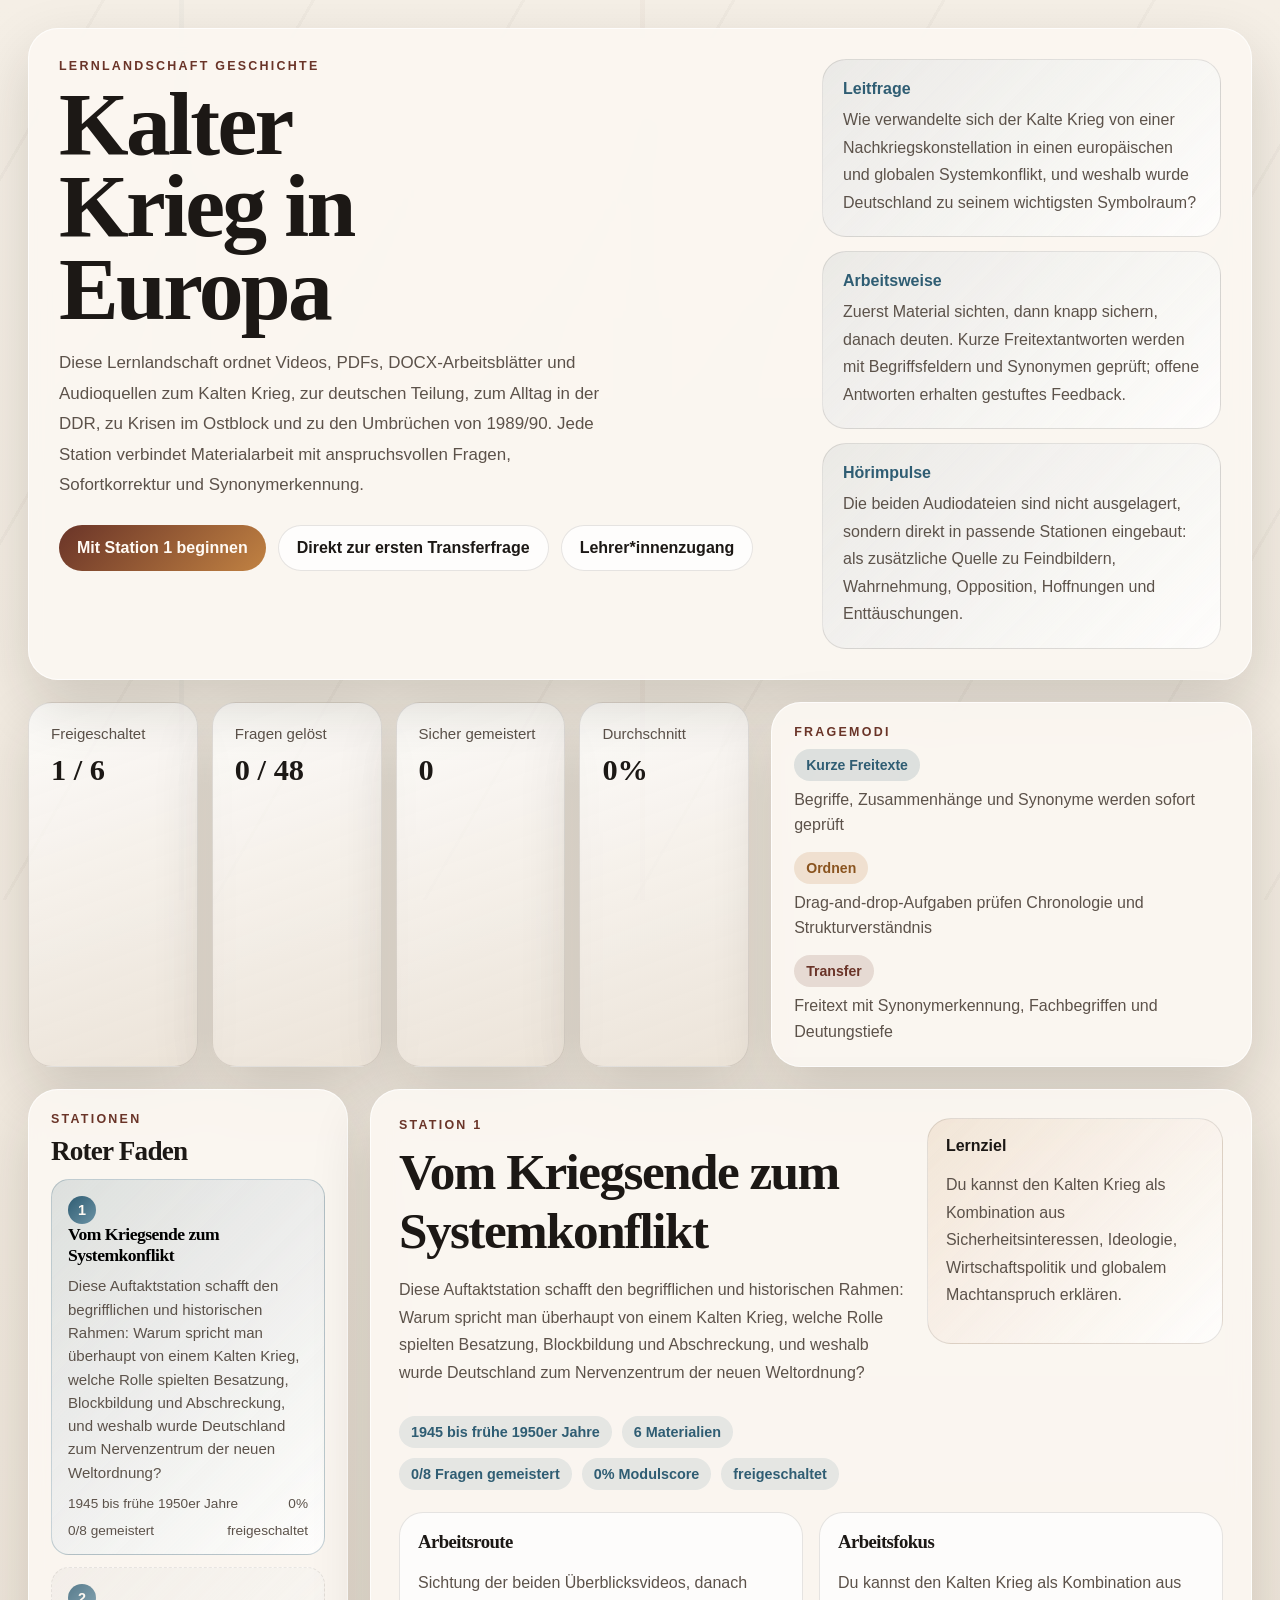
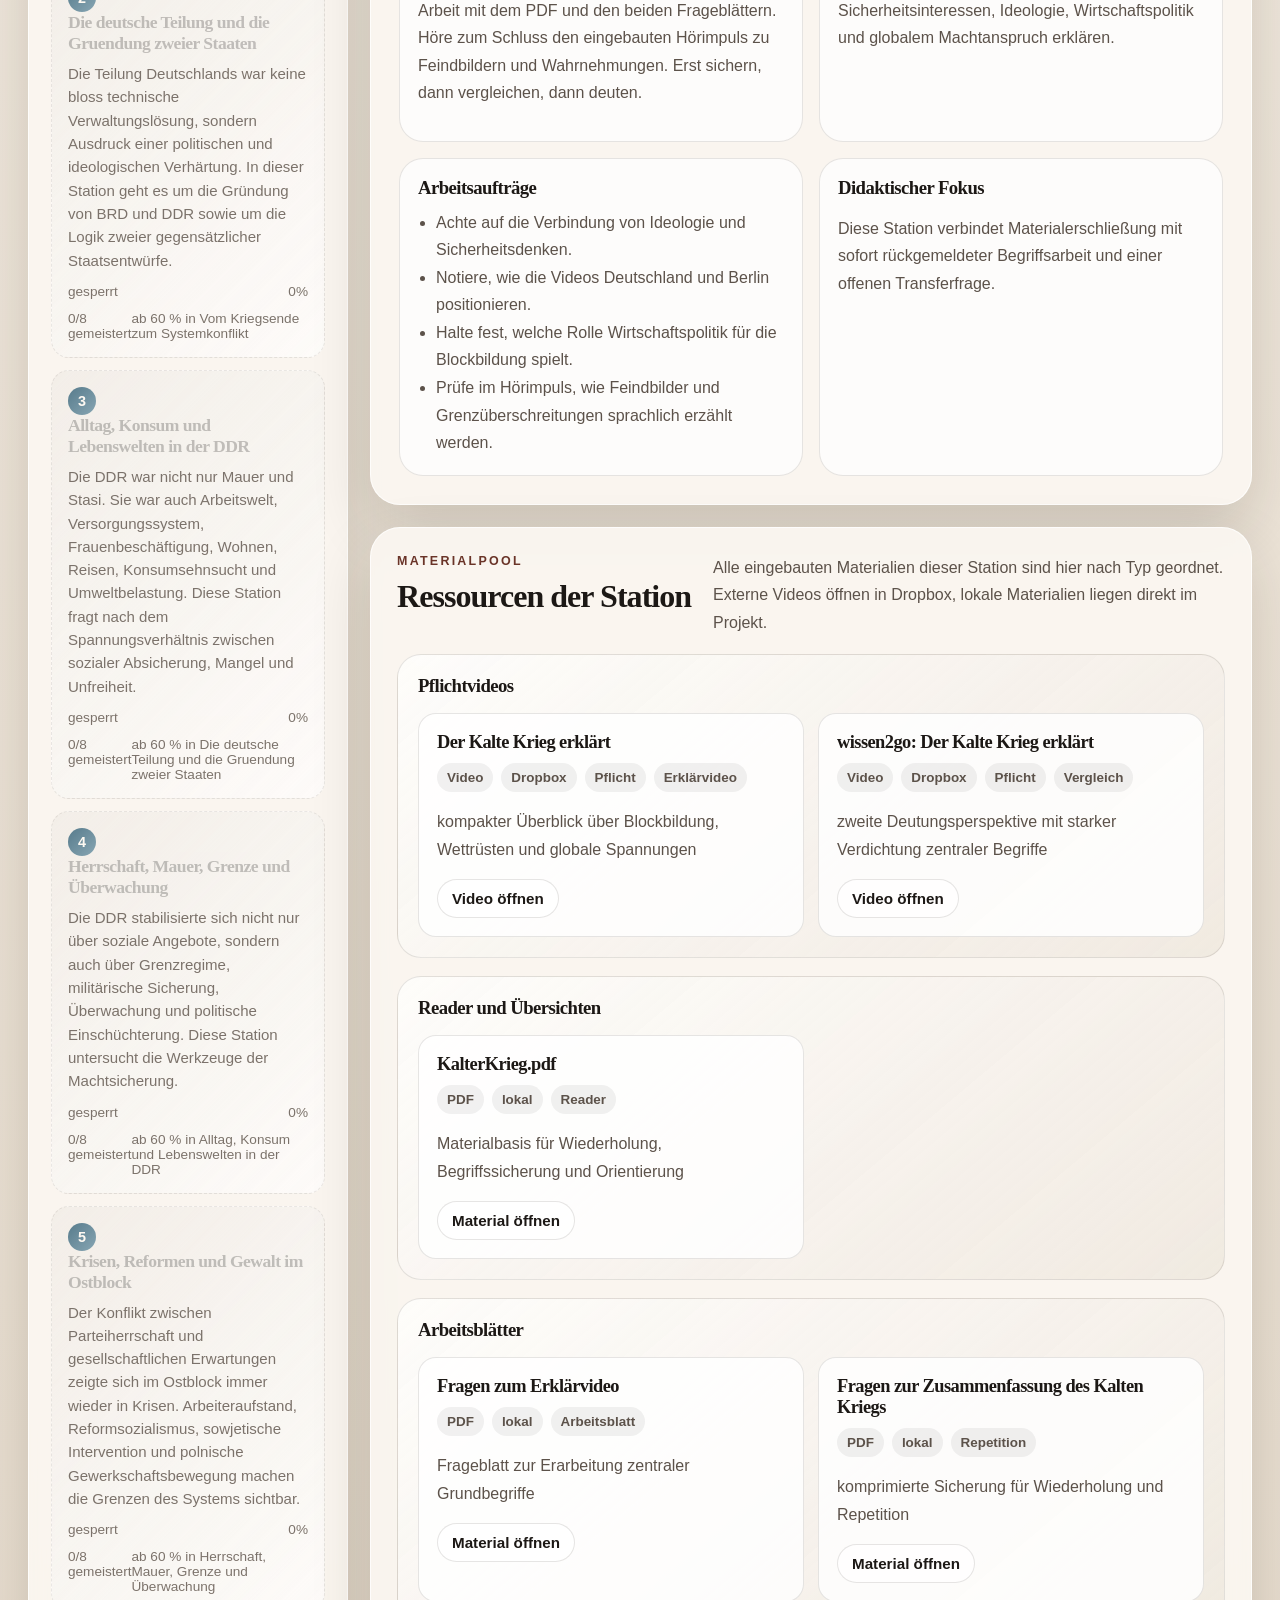
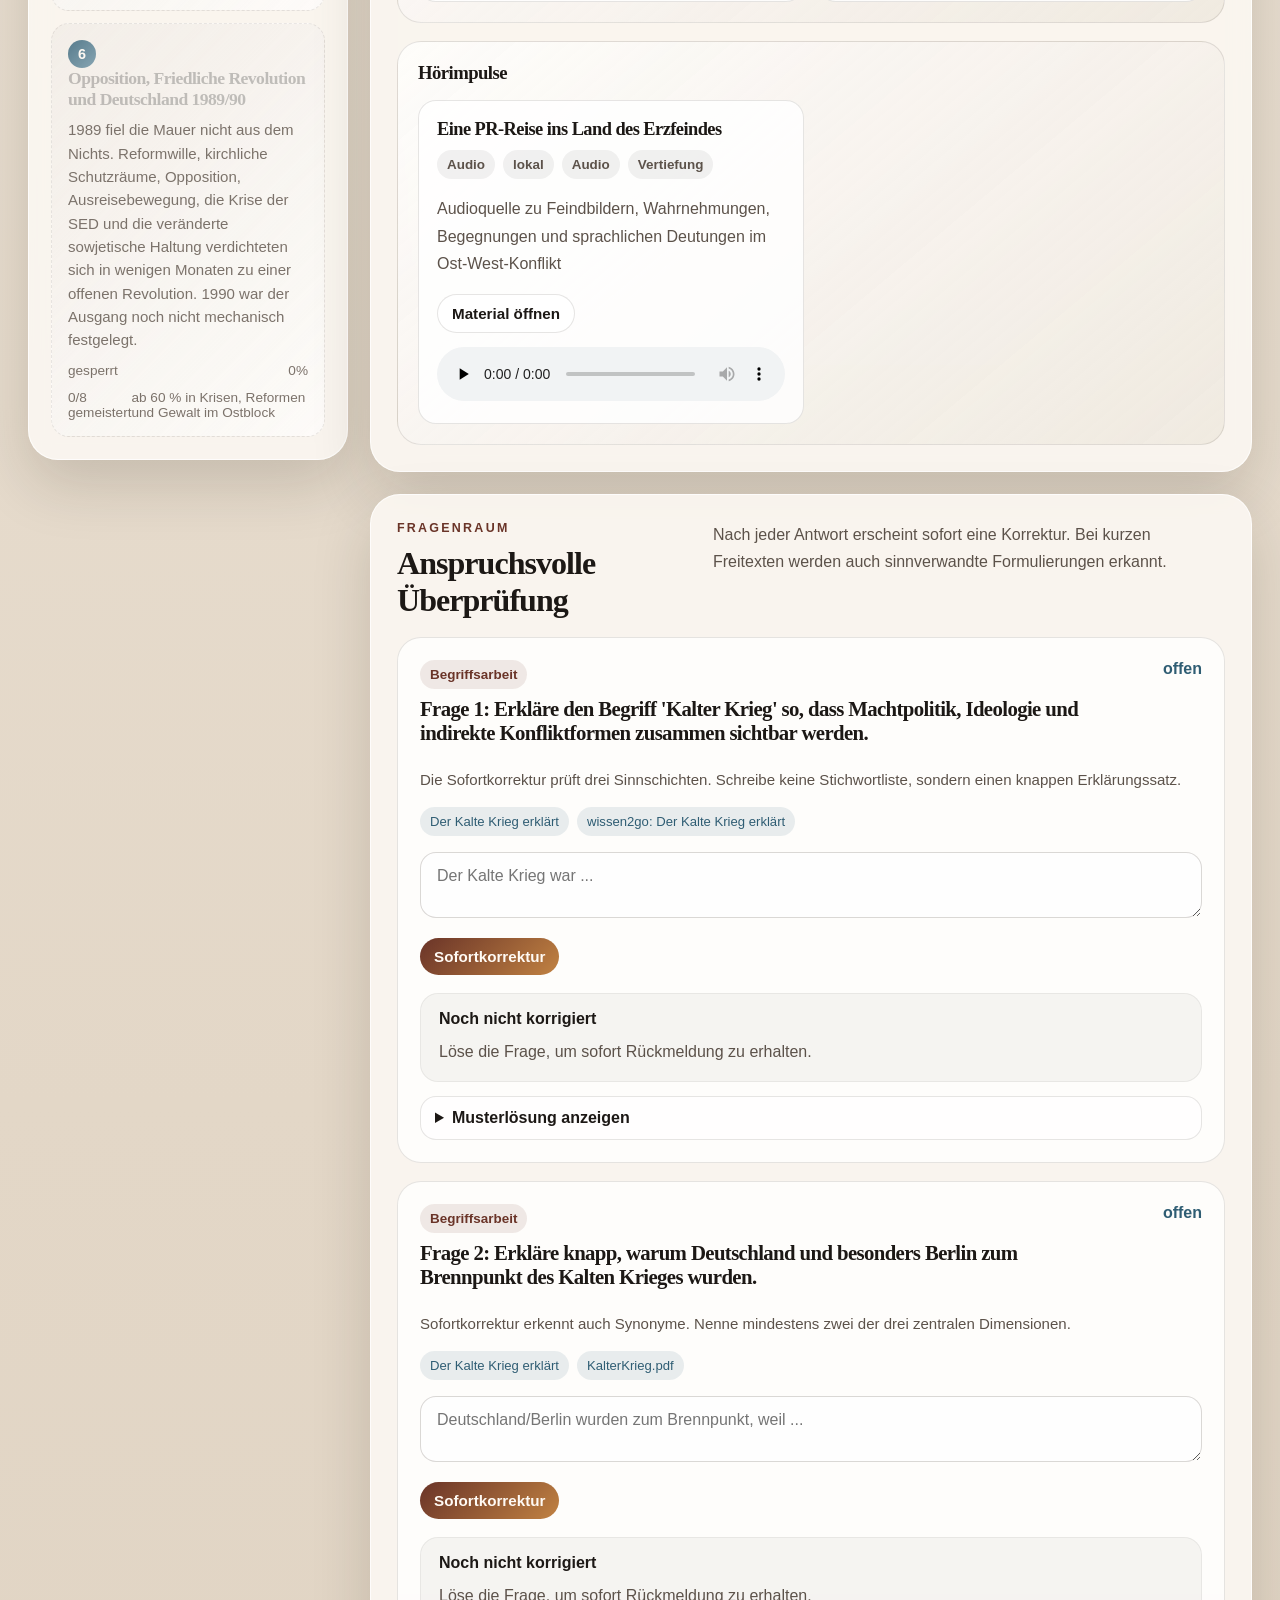
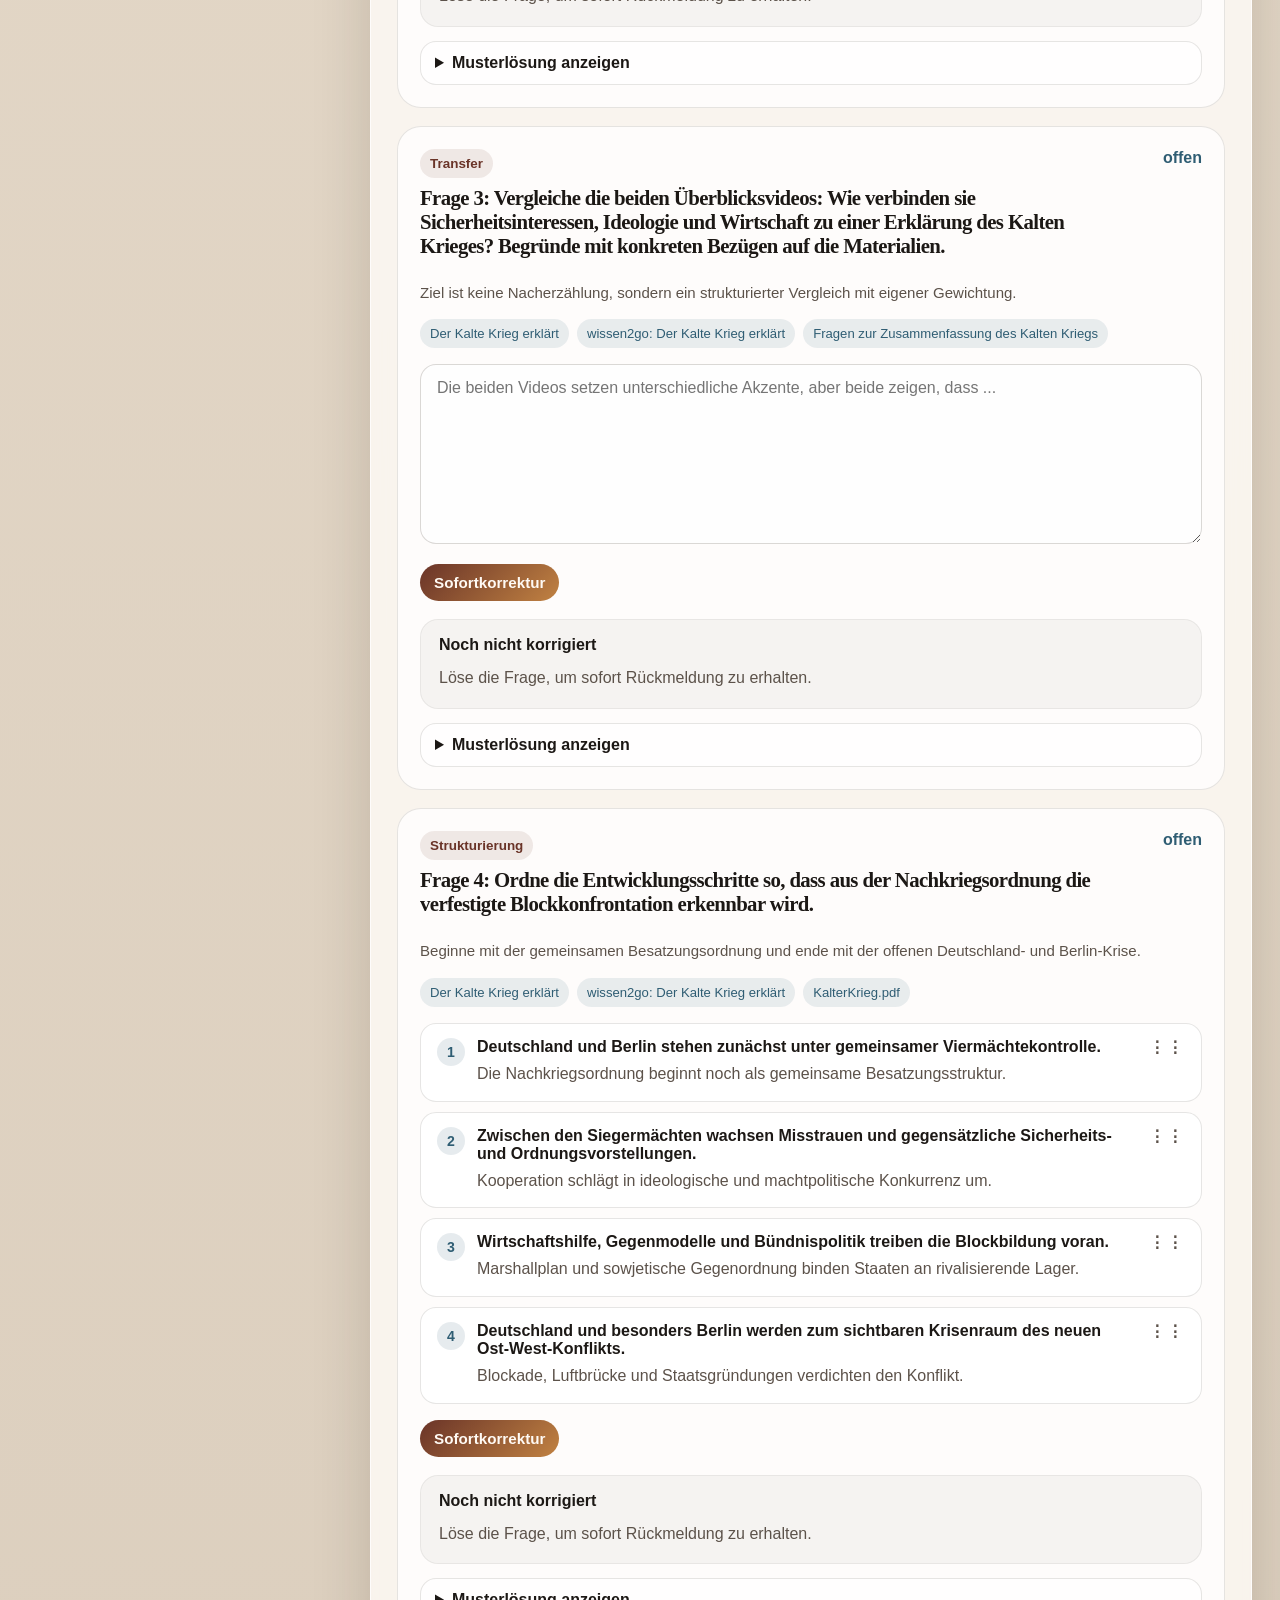
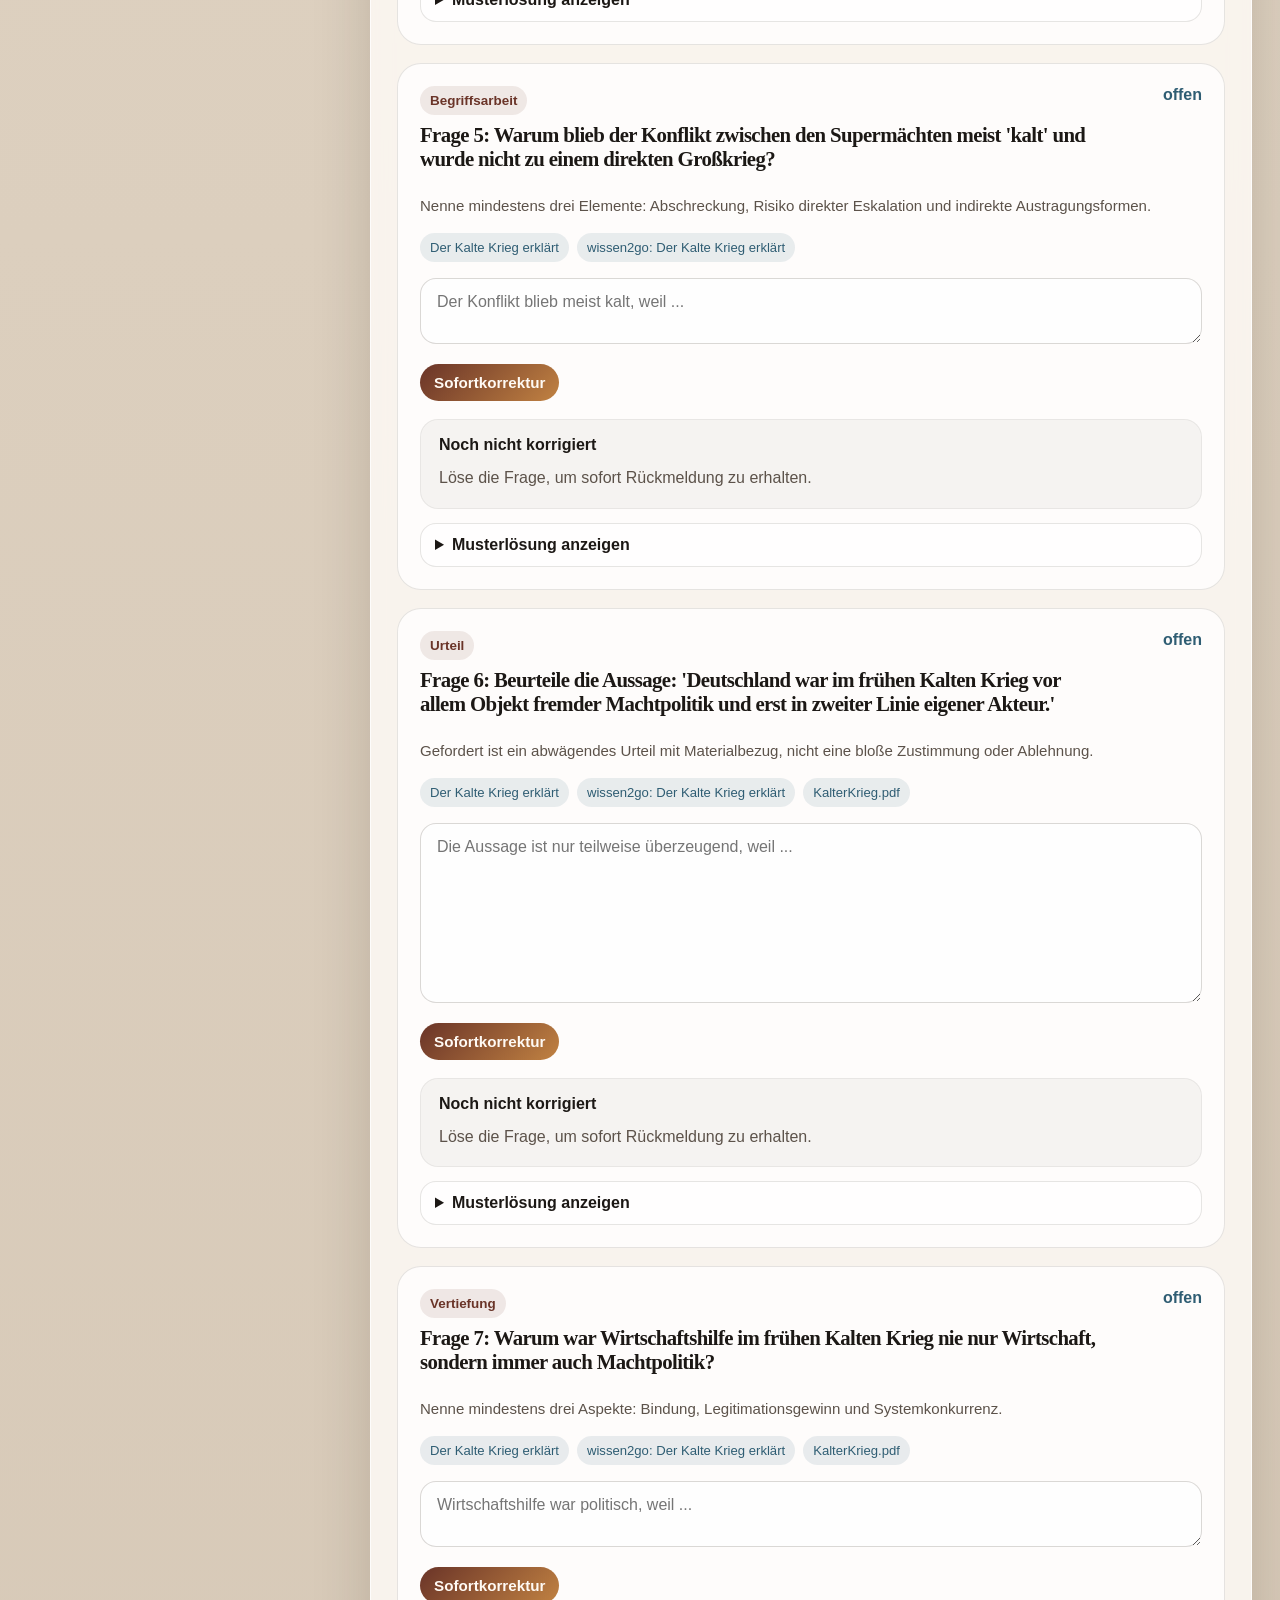
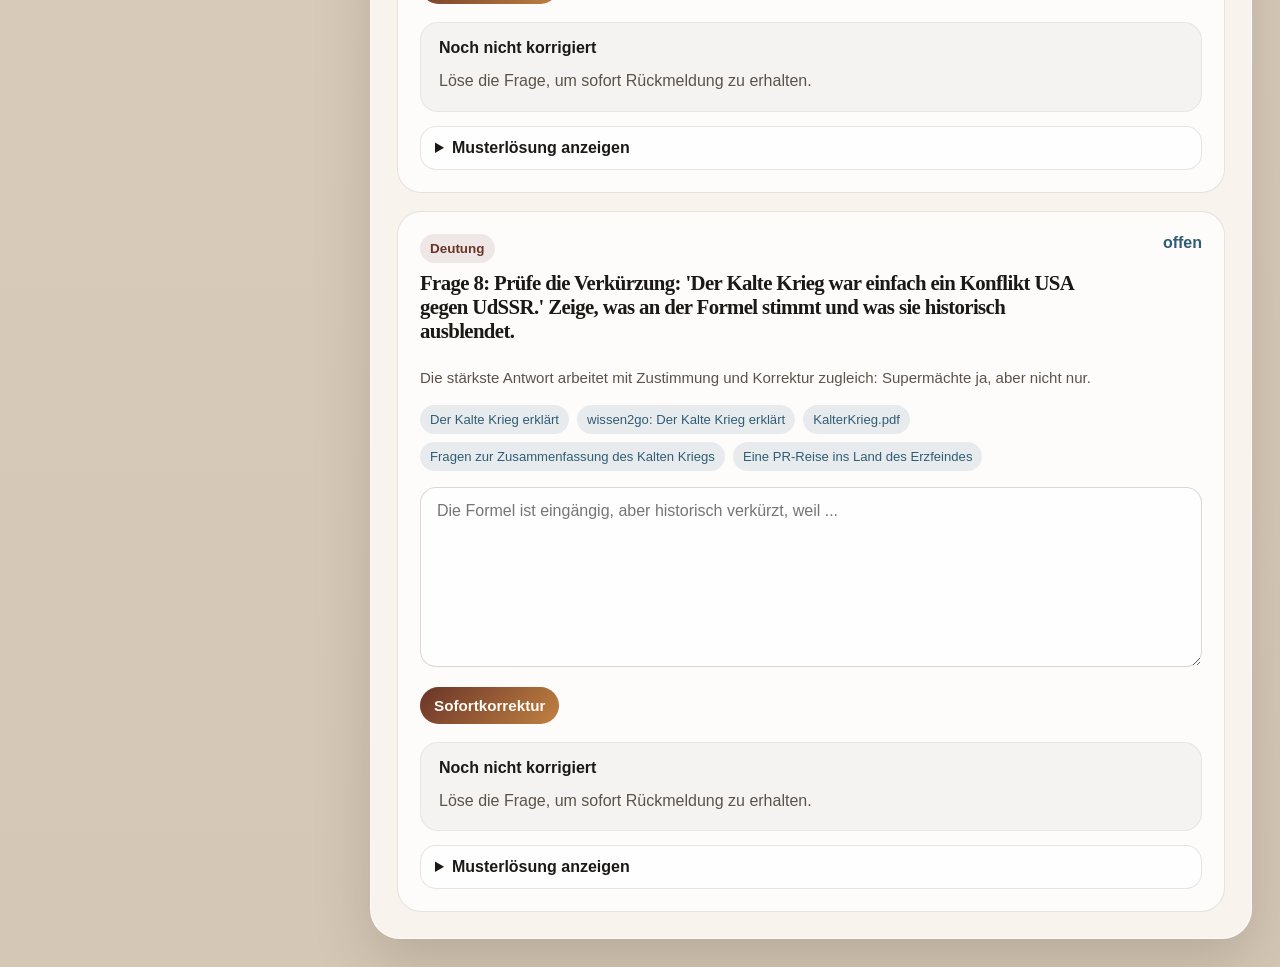
==== index.html @ 44734d7b "Integrate audio and simplify teacher access" ====
<!DOCTYPE html>
<html lang="de">
  <head>
    <meta charset="UTF-8" />
    <meta name="viewport" content="width=device-width, initial-scale=1.0" />
    <title>Kalter Krieg in Europa - Lernlandschaft</title>
    <meta
      name="description"
      content="Interaktive Lernlandschaft zum Kalten Krieg und zur deutschen Teilung mit geordneten Materialien, Sofortkorrektur und Synonymerkennung."
    />
    <meta name="theme-color" content="#2f5d73" />
    <meta property="og:title" content="Kalter Krieg in Europa - Lernlandschaft" />
    <meta
      property="og:description"
      content="Sechs digitale Stationen zum Kalten Krieg, zur deutschen Teilung, zur DDR und zu 1989/90 mit Sofortkorrektur und Lehrpersonenmodus."
    />
    <meta property="og:type" content="website" />
    <meta property="og:image" content="assets/social-preview.svg" />
    <meta name="twitter:card" content="summary_large_image" />
    <meta name="twitter:title" content="Kalter Krieg in Europa - Lernlandschaft" />
    <meta
      name="twitter:description"
      content="Interaktive Lernlandschaft mit Materialien, Transferfragen, Sofortkorrektur und Lehrpersonenmodus."
    />
    <meta name="twitter:image" content="assets/social-preview.svg" />
    <link rel="icon" type="image/svg+xml" href="assets/favicon.svg" />
    <link rel="stylesheet" href="styles.css?v=20260407c" />
  </head>
  <body>
    <div class="page-shell">
      <header class="hero panel">
        <div class="hero-copy">
          <p class="eyebrow">Lernlandschaft Geschichte</p>
          <h1>Kalter Krieg in Europa</h1>
          <p class="lead">
            Diese Lernlandschaft ordnet Videos, PDFs, DOCX-Arbeitsblätter und Audioquellen zum
            Kalten Krieg, zur deutschen Teilung, zum Alltag in der DDR, zu Krisen im Ostblock und
            zu den Umbrüchen von 1989/90. Jede Station verbindet Materialarbeit mit anspruchsvollen
            Fragen, Sofortkorrektur und Synonymerkennung.
          </p>
          <div class="hero-actions">
            <button class="btn primary" id="start-route-button" type="button">Mit Station 1 beginnen</button>
            <button class="btn ghost" id="open-first-open-button" type="button">Direkt zur ersten Transferfrage</button>
            <button class="btn ghost" id="teacher-mode-button" type="button">Lehrer*innenzugang</button>
          </div>
        </div>

        <aside class="hero-note">
          <div class="note-card">
            <p class="note-label">Leitfrage</p>
            <p>
              Wie verwandelte sich der Kalte Krieg von einer Nachkriegskonstellation in einen
              europäischen und globalen Systemkonflikt, und weshalb wurde Deutschland zu seinem
              wichtigsten Symbolraum?
            </p>
          </div>
          <div class="note-card">
            <p class="note-label">Arbeitsweise</p>
            <p>
              Zuerst Material sichten, dann knapp sichern, danach deuten. Kurze Freitextantworten
              werden mit Begriffsfeldern und Synonymen geprüft; offene Antworten erhalten gestuftes
              Feedback.
            </p>
          </div>
          <div class="note-card">
            <p class="note-label">Hörimpulse</p>
            <p>
              Die beiden Audiodateien sind nicht ausgelagert, sondern direkt in passende Stationen
              eingebaut: als zusätzliche Quelle zu Feindbildern, Wahrnehmung, Opposition,
              Hoffnungen und Enttäuschungen.
            </p>
          </div>
        </aside>
      </header>

      <section class="panel teacher-access-panel hidden" id="teacher-access-panel"></section>

      <section class="dashboard">
        <div class="stats-grid" id="stats-grid"></div>
        <div class="panel legend-card">
          <p class="eyebrow">Fragemodi</p>
          <div class="legend-list">
            <div>
              <span class="legend-chip legend-fact">Kurze Freitexte</span>
              <p>Begriffe, Zusammenhänge und Synonyme werden sofort geprüft</p>
            </div>
            <div>
              <span class="legend-chip legend-compare">Ordnen</span>
              <p>Drag-and-drop-Aufgaben prüfen Chronologie und Strukturverständnis</p>
            </div>
            <div>
              <span class="legend-chip legend-transfer">Transfer</span>
              <p>Freitext mit Synonymerkennung, Fachbegriffen und Deutungstiefe</p>
            </div>
          </div>
        </div>
      </section>

      <div class="workspace">
        <aside class="panel module-rail">
          <div class="rail-head">
            <p class="eyebrow">Stationen</p>
            <h2>Roter Faden</h2>
          </div>
          <div id="module-nav" class="module-nav"></div>
        </aside>

        <main class="focus-column">
          <section class="panel module-header" id="module-header"></section>

          <section class="panel">
            <div class="section-head">
              <div>
                <p class="eyebrow">Materialpool</p>
                <h2>Ressourcen der Station</h2>
              </div>
              <p class="section-copy">
                Alle eingebauten Materialien dieser Station sind hier nach Typ geordnet. Externe
                Videos öffnen in Dropbox, lokale Materialien liegen direkt im Projekt.
              </p>
            </div>
            <div id="resource-groups" class="resource-groups"></div>
          </section>

          <section class="panel">
            <div class="section-head">
              <div>
                <p class="eyebrow">Fragenraum</p>
                <h2>Anspruchsvolle Überprüfung</h2>
              </div>
              <p class="section-copy">
                Nach jeder Antwort erscheint sofort eine Korrektur. Bei kurzen Freitexten werden
                auch sinnverwandte Formulierungen erkannt.
              </p>
            </div>
            <div id="question-list" class="question-list"></div>
          </section>

          <section class="panel teacher-panel hidden" id="teacher-panel"></section>
        </main>
      </div>
    </div>

    <script src="data.js?v=20260407d"></script>
    <script src="app.js?v=20260407d"></script>
  </body>
</html>
---- styles.css ----
:root {
  --bg: #e5ddd0;
  --paper: rgba(251, 247, 241, 0.92);
  --paper-strong: #fffaf3;
  --ink: #1c1815;
  --muted: #5c524a;
  --line: rgba(53, 41, 32, 0.12);
  --cold: #2f5d73;
  --cold-soft: #6b92a4;
  --wire: #6a3428;
  --signal: #c18242;
  --shadow: 0 24px 60px rgba(34, 22, 14, 0.16);
  --radius-xl: 30px;
  --radius-lg: 24px;
  --radius-md: 18px;
}

* {
  box-sizing: border-box;
}

html {
  scroll-behavior: smooth;
}

body {
  margin: 0;
  min-height: 100vh;
  color: var(--ink);
  font-family: "Avenir Next", "Segoe UI", sans-serif;
  background:
    radial-gradient(circle at 12% 15%, rgba(47, 93, 115, 0.18), transparent 0 24%),
    radial-gradient(circle at 88% 12%, rgba(193, 130, 66, 0.18), transparent 0 20%),
    linear-gradient(180deg, #f5efe6 0%, #e3d7c7 48%, #d5c7b5 100%);
}

body::before {
  content: "";
  position: fixed;
  inset: 0;
  pointer-events: none;
  background:
    linear-gradient(90deg, transparent 0 14%, rgba(47, 93, 115, 0.03) 14% 14.4%, transparent 14.4% 50%, rgba(106, 52, 40, 0.03) 50% 50.4%, transparent 50.4%),
    repeating-linear-gradient(
      120deg,
      transparent 0 88px,
      rgba(28, 24, 21, 0.025) 88px 91px,
      transparent 91px 182px
    );
}

h1,
h2,
h3,
h4 {
  font-family: "Iowan Old Style", "Palatino Linotype", "Book Antiqua", serif;
  letter-spacing: -0.03em;
}

button,
input,
textarea,
a {
  font: inherit;
}

.page-shell {
  position: relative;
  z-index: 1;
  max-width: 1360px;
  margin: 0 auto;
  padding: 28px;
}

.panel {
  background: var(--paper);
  border: 1px solid rgba(255, 255, 255, 0.72);
  box-shadow: var(--shadow);
  border-radius: var(--radius-xl);
  backdrop-filter: blur(10px);
}

.hero {
  display: grid;
  grid-template-columns: minmax(0, 1.3fr) minmax(280px, 0.7fr);
  gap: 22px;
  padding: 30px;
}

.eyebrow {
  margin: 0 0 10px;
  color: var(--wire);
  text-transform: uppercase;
  letter-spacing: 0.18em;
  font-size: 0.78rem;
  font-weight: 800;
}

.hero h1 {
  margin: 0;
  max-width: 10ch;
  font-size: clamp(3rem, 7vw, 5.7rem);
  line-height: 0.92;
}

.lead {
  max-width: 60ch;
  margin: 18px 0 0;
  color: var(--muted);
  font-size: 1.06rem;
  line-height: 1.8;
}

.hero-actions {
  display: flex;
  gap: 12px;
  flex-wrap: wrap;
  margin-top: 24px;
}

.btn {
  appearance: none;
  border: none;
  border-radius: 999px;
  cursor: pointer;
  text-decoration: none;
  display: inline-flex;
  align-items: center;
  justify-content: center;
  gap: 8px;
  padding: 13px 18px;
  font-weight: 800;
}

.btn.primary {
  color: #fffaf4;
  background: linear-gradient(135deg, var(--wire), var(--signal));
}

.btn.ghost {
  color: var(--ink);
  background: rgba(255, 255, 255, 0.76);
  border: 1px solid var(--line);
}

.btn.small {
  padding: 10px 14px;
  font-size: 0.95rem;
}

.btn.is-active {
  color: #fffaf4;
  background: linear-gradient(135deg, var(--cold), var(--cold-soft));
  border: none;
}

.hero-note {
  display: grid;
  gap: 14px;
}

.note-card {
  padding: 20px;
  border-radius: var(--radius-lg);
  background: linear-gradient(135deg, rgba(47, 93, 115, 0.08), rgba(255, 255, 255, 0.72));
  border: 1px solid var(--line);
}

.note-label {
  margin: 0 0 8px;
  font-weight: 800;
  color: var(--cold);
}

.note-card p:last-child {
  margin: 0;
  color: var(--muted);
  line-height: 1.72;
}

.dashboard {
  display: grid;
  grid-template-columns: minmax(0, 1.2fr) minmax(280px, 0.8fr);
  gap: 22px;
  margin-top: 22px;
}

.teacher-access-panel {
  margin-top: 22px;
  padding: 26px;
}

.teacher-access-wrap {
  display: grid;
  grid-template-columns: minmax(0, 1.2fr) minmax(280px, 0.8fr);
  gap: 20px;
  align-items: start;
}

.teacher-access-form {
  display: grid;
  gap: 12px;
  padding: 20px;
  border-radius: var(--radius-lg);
  border: 1px solid var(--line);
  background: rgba(255, 255, 255, 0.72);
}

.teacher-access-form label {
  font-weight: 800;
}

.teacher-access-form input {
  width: 100%;
  padding: 14px 16px;
  border-radius: 16px;
  border: 1px solid rgba(53, 41, 32, 0.18);
  background: rgba(255, 255, 255, 0.92);
}

.teacher-access-actions {
  display: flex;
  gap: 10px;
  flex-wrap: wrap;
  margin-top: 6px;
}

.teacher-access-status {
  min-height: 1.5rem;
  margin: 0;
  color: var(--wire);
  font-weight: 700;
}

.teacher-access-status-card {
  grid-template-columns: minmax(0, 1fr) auto;
}

.stats-grid {
  display: grid;
  grid-template-columns: repeat(4, minmax(0, 1fr));
  gap: 14px;
}

.stat-card {
  padding: 22px;
  border-radius: var(--radius-lg);
  background: linear-gradient(160deg, rgba(255, 255, 255, 0.78), rgba(234, 225, 214, 0.7));
  border: 1px solid var(--line);
  box-shadow: var(--shadow);
}

.stat-card strong {
  display: block;
  margin-top: 10px;
  font-size: 1.9rem;
  font-family: "Iowan Old Style", "Palatino Linotype", serif;
}

.stat-card span {
  color: var(--muted);
  font-size: 0.94rem;
}

.legend-card {
  padding: 22px;
}

.legend-list {
  display: grid;
  gap: 14px;
}

.legend-list p {
  margin: 6px 0 0;
  color: var(--muted);
  line-height: 1.6;
}

.legend-chip {
  display: inline-flex;
  padding: 8px 12px;
  border-radius: 999px;
  font-size: 0.88rem;
  font-weight: 800;
}

.legend-fact {
  background: rgba(47, 93, 115, 0.14);
  color: var(--cold);
}

.legend-compare {
  background: rgba(193, 130, 66, 0.18);
  color: #8a541f;
}

.legend-transfer {
  background: rgba(106, 52, 40, 0.14);
  color: var(--wire);
}

.workspace {
  display: grid;
  grid-template-columns: 320px minmax(0, 1fr);
  gap: 22px;
  margin-top: 22px;
  align-items: start;
}

.module-rail {
  position: sticky;
  top: 18px;
  padding: 22px;
}

.rail-head h2 {
  margin: 0 0 12px;
  font-size: 1.7rem;
}

.module-nav {
  display: grid;
  gap: 12px;
}

.module-button {
  width: 100%;
  padding: 16px;
  border-radius: var(--radius-md);
  text-align: left;
  background: rgba(255, 255, 255, 0.72);
  border: 1px solid var(--line);
  cursor: pointer;
  transition: transform 180ms ease, border-color 180ms ease, background 180ms ease;
}

.module-button:disabled {
  cursor: not-allowed;
  opacity: 0.8;
}

.module-button:hover,
.module-button:focus-visible {
  transform: translateY(-1px);
  border-color: rgba(47, 93, 115, 0.3);
}

.module-button.active {
  background: linear-gradient(135deg, rgba(47, 93, 115, 0.14), rgba(255, 255, 255, 0.78));
  border-color: rgba(47, 93, 115, 0.26);
}

.module-button.locked {
  background: linear-gradient(135deg, rgba(28, 24, 21, 0.04), rgba(255, 255, 255, 0.76));
  border-style: dashed;
}

.module-step {
  display: inline-flex;
  align-items: center;
  justify-content: center;
  width: 28px;
  height: 28px;
  border-radius: 50%;
  margin-right: 10px;
  font-size: 0.9rem;
  font-weight: 800;
  color: var(--paper-strong);
  background: linear-gradient(135deg, var(--cold), var(--cold-soft));
}

.module-button h3 {
  margin: 0 0 8px;
  font-size: 1.1rem;
}

.module-button p {
  margin: 0;
  color: var(--muted);
  line-height: 1.55;
  font-size: 0.94rem;
}

.module-button-footer {
  display: flex;
  justify-content: space-between;
  margin-top: 12px;
  color: var(--muted);
  font-size: 0.85rem;
}

.focus-column {
  display: grid;
  gap: 22px;
}

.module-header {
  padding: 28px;
}

.module-title-row {
  display: flex;
  justify-content: space-between;
  gap: 20px;
  align-items: flex-start;
}

.module-title-row h2 {
  margin: 0;
  font-size: clamp(2rem, 4vw, 3.2rem);
}

.module-kicker {
  display: inline-flex;
  gap: 10px;
  flex-wrap: wrap;
  margin-top: 14px;
}

.module-pill {
  padding: 8px 12px;
  border-radius: 999px;
  background: rgba(47, 93, 115, 0.1);
  color: var(--cold);
  font-size: 0.9rem;
  font-weight: 700;
}

.module-meta-card {
  min-width: 220px;
  padding: 18px;
  border-radius: var(--radius-lg);
  background: linear-gradient(135deg, rgba(193, 130, 66, 0.14), rgba(255, 255, 255, 0.76));
  border: 1px solid var(--line);
}

.module-meta-card strong {
  display: block;
  margin-bottom: 8px;
}

.module-copy,
.module-list li,
.section-copy,
.resource-card p,
.feedback-body,
.question-help,
.model-answer,
.resource-meta,
.audio-card p {
  color: var(--muted);
  line-height: 1.72;
}

.module-grid {
  display: grid;
  grid-template-columns: repeat(2, minmax(0, 1fr));
  gap: 16px;
  margin-top: 22px;
}

.module-box {
  padding: 18px;
  border-radius: var(--radius-lg);
  background: rgba(255, 255, 255, 0.72);
  border: 1px solid var(--line);
}

.module-box h3 {
  margin: 0 0 10px;
}

.hidden {
  display: none !important;
}

.module-list {
  margin: 0;
  padding-left: 18px;
}

.teacher-panel {
  padding: 26px;
}

.teacher-details {
  border: 1px solid var(--line);
  border-radius: var(--radius-lg);
  background: rgba(255, 255, 255, 0.72);
  padding: 0;
}

.teacher-details summary {
  list-style: none;
  cursor: pointer;
  padding: 18px 20px;
  font-size: 1.05rem;
  font-weight: 800;
}

.teacher-details summary::-webkit-details-marker {
  display: none;
}

.teacher-details-body {
  padding: 0 0 4px;
}

.teacher-grid {
  display: grid;
  grid-template-columns: repeat(3, minmax(0, 1fr));
  gap: 16px;
  margin-top: 18px;
}

.teacher-card {
  padding: 18px;
  border-radius: var(--radius-lg);
  border: 1px solid var(--line);
  background: linear-gradient(135deg, rgba(47, 93, 115, 0.08), rgba(255, 255, 255, 0.78));
}

.teacher-card h3 {
  margin: 0 0 10px;
}

.teacher-card p,
.teacher-card li,
.teacher-map-card p,
.teacher-map-card li,
.feedback-breakdown li,
.teacher-inline p {
  color: var(--muted);
  line-height: 1.68;
}

.teacher-map {
  display: grid;
  gap: 14px;
  margin-top: 18px;
}

.teacher-map-card {
  padding: 18px;
  border-radius: var(--radius-lg);
  border: 1px solid var(--line);
  background: rgba(255, 255, 255, 0.78);
}

.teacher-map-card h4,
.teacher-inline h4 {
  margin: 0 0 10px;
  font-size: 1.08rem;
}

.teacher-inline {
  margin-top: 16px;
  padding: 14px 16px;
  border-radius: 16px;
  background: rgba(47, 93, 115, 0.06);
  border: 1px solid rgba(47, 93, 115, 0.14);
}

.teacher-inline p {
  margin: 8px 0 0;
}

.feedback-breakdown {
  margin: 12px 0 0;
  padding-left: 18px;
}

.section-head {
  display: flex;
  justify-content: space-between;
  gap: 20px;
  align-items: flex-start;
  margin-bottom: 18px;
  padding: 26px 26px 0;
}

.section-head h2 {
  margin: 0;
  font-size: 2rem;
}

.section-copy {
  max-width: 32rem;
  margin: 0;
}

.resource-groups {
  display: grid;
  gap: 18px;
  padding: 0 26px 26px;
}

.resource-group {
  padding: 20px;
  border-radius: var(--radius-lg);
  border: 1px solid var(--line);
  background: linear-gradient(140deg, rgba(255, 255, 255, 0.74), rgba(229, 221, 208, 0.46));
}

.resource-group h3 {
  margin: 0 0 8px;
}

.resource-grid {
  display: grid;
  grid-template-columns: repeat(2, minmax(0, 1fr));
  gap: 14px;
  margin-top: 16px;
}

.resource-card {
  padding: 18px;
  border-radius: var(--radius-md);
  background: rgba(255, 255, 255, 0.82);
  border: 1px solid var(--line);
}

.resource-card h4 {
  margin: 0;
  font-size: 1.15rem;
}

.resource-type-row {
  display: flex;
  gap: 8px;
  flex-wrap: wrap;
  margin: 10px 0;
}

.tag {
  display: inline-flex;
  align-items: center;
  padding: 7px 10px;
  border-radius: 999px;
  background: rgba(28, 24, 21, 0.06);
  color: var(--muted);
  font-size: 0.84rem;
  font-weight: 700;
}

.resource-actions {
  display: flex;
  flex-wrap: wrap;
  gap: 10px;
  margin-top: 14px;
}

.audio-frame {
  width: 100%;
  margin-top: 14px;
}

.question-list {
  display: grid;
  gap: 18px;
  padding: 0 26px 26px;
}

.question-card {
  padding: 22px;
  border-radius: var(--radius-lg);
  border: 1px solid var(--line);
  background: rgba(255, 255, 255, 0.76);
}

.question-card.mastered {
  border-color: rgba(47, 93, 115, 0.28);
  box-shadow: inset 0 0 0 1px rgba(47, 93, 115, 0.08);
}

.question-card.locked {
  background: linear-gradient(135deg, rgba(28, 24, 21, 0.05), rgba(255, 255, 255, 0.62));
}

.question-topline {
  display: flex;
  justify-content: space-between;
  gap: 18px;
  align-items: flex-start;
}

.question-card h3 {
  margin: 8px 0 10px;
  font-size: 1.3rem;
}

.question-type {
  display: inline-flex;
  padding: 7px 10px;
  border-radius: 999px;
  background: rgba(106, 52, 40, 0.1);
  color: var(--wire);
  font-size: 0.84rem;
  font-weight: 800;
}

.question-score {
  min-width: 84px;
  text-align: right;
  color: var(--cold);
  font-weight: 800;
}

.source-row {
  display: flex;
  gap: 8px;
  flex-wrap: wrap;
  margin: 14px 0 0;
}

.source-chip {
  padding: 7px 10px;
  border-radius: 999px;
  background: rgba(47, 93, 115, 0.1);
  color: var(--cold);
  font-size: 0.82rem;
}

.option-list {
  display: grid;
  gap: 10px;
  margin-top: 16px;
}

.drag-order {
  display: grid;
  gap: 10px;
  margin-top: 16px;
}

.drag-card {
  display: grid;
  grid-template-columns: auto minmax(0, 1fr) auto;
  gap: 12px;
  align-items: start;
  padding: 14px 16px;
  border-radius: 16px;
  border: 1px solid var(--line);
  background: rgba(255, 255, 255, 0.9);
  cursor: grab;
}

.drag-card.dragging {
  opacity: 0.55;
  cursor: grabbing;
  border-color: rgba(47, 93, 115, 0.28);
}

.drag-index {
  display: inline-flex;
  align-items: center;
  justify-content: center;
  width: 28px;
  height: 28px;
  border-radius: 50%;
  background: rgba(47, 93, 115, 0.12);
  color: var(--cold);
  font-size: 0.88rem;
  font-weight: 800;
}

.drag-copy strong {
  display: block;
}

.drag-copy p {
  margin: 6px 0 0;
  color: var(--muted);
  line-height: 1.55;
}

.drag-handle {
  color: var(--muted);
  font-weight: 800;
  letter-spacing: 0.12em;
}

.option-item {
  display: flex;
  gap: 10px;
  align-items: flex-start;
  padding: 12px 14px;
  border-radius: 16px;
  border: 1px solid var(--line);
  background: rgba(255, 255, 255, 0.82);
}

.answer-field {
  width: 100%;
  min-height: 54px;
  margin-top: 16px;
  padding: 14px 16px;
  border-radius: 16px;
  border: 1px solid rgba(53, 41, 32, 0.18);
  background: rgba(255, 255, 255, 0.86);
  color: var(--ink);
  resize: vertical;
}

.answer-field.large {
  min-height: 180px;
}

.question-actions {
  display: flex;
  gap: 10px;
  flex-wrap: wrap;
  margin-top: 16px;
}

.question-help {
  margin: 12px 0 0;
  font-size: 0.94rem;
}

.feedback-box {
  margin-top: 18px;
  padding: 16px 18px;
  border-radius: 18px;
  border: 1px solid transparent;
}

.feedback-box.neutral {
  background: rgba(28, 24, 21, 0.04);
  border-color: rgba(28, 24, 21, 0.06);
}

.feedback-box.success {
  background: rgba(47, 93, 115, 0.1);
  border-color: rgba(47, 93, 115, 0.18);
}

.feedback-box.warn {
  background: rgba(193, 130, 66, 0.14);
  border-color: rgba(193, 130, 66, 0.24);
}

.feedback-box.error {
  background: rgba(106, 52, 40, 0.12);
  border-color: rgba(106, 52, 40, 0.18);
}

.feedback-title {
  display: flex;
  justify-content: space-between;
  gap: 12px;
  margin: 0 0 10px;
  font-weight: 800;
}

.feedback-list {
  margin: 10px 0 0;
  padding-left: 18px;
  color: var(--muted);
}

details {
  margin-top: 14px;
  border-radius: 16px;
  background: rgba(255, 255, 255, 0.58);
  border: 1px solid var(--line);
  padding: 12px 14px;
}

summary {
  cursor: pointer;
  font-weight: 800;
}

.model-answer {
  margin-top: 12px;
  white-space: pre-line;
}

.audio-panel {
  margin-top: 22px;
}

.audio-lounge {
  display: grid;
  grid-template-columns: repeat(2, minmax(0, 1fr));
  gap: 16px;
  padding: 0 26px 26px;
}

.audio-card {
  padding: 20px;
  border-radius: var(--radius-lg);
  border: 1px solid var(--line);
  background: linear-gradient(135deg, rgba(47, 93, 115, 0.08), rgba(255, 255, 255, 0.8));
}

.audio-card h3 {
  margin: 0 0 10px;
}

.audio-card audio {
  width: 100%;
  margin-top: 14px;
}

@media (max-width: 1100px) {
  .hero,
  .dashboard,
  .workspace,
  .teacher-access-wrap,
  .teacher-access-status-card {
    grid-template-columns: 1fr;
  }

  .module-rail {
    position: static;
  }

  .stats-grid,
  .resource-grid,
  .module-grid,
  .teacher-grid {
    grid-template-columns: 1fr 1fr;
  }

  .module-title-row,
  .section-head,
  .question-topline {
    flex-direction: column;
  }
}

@media (max-width: 720px) {
  .page-shell {
    padding: 16px;
  }

  .hero,
  .teacher-access-panel,
  .module-header,
  .section-head,
  .resource-groups,
  .question-list {
    padding-left: 18px;
    padding-right: 18px;
  }

  .hero {
    padding-top: 22px;
    padding-bottom: 22px;
  }

  .stats-grid,
  .resource-grid,
  .module-grid,
  .teacher-grid {
    grid-template-columns: 1fr;
  }

  .hero-actions,
  .resource-actions,
  .question-actions,
  .teacher-access-actions {
    flex-direction: column;
  }

  .btn {
    width: 100%;
  }
}
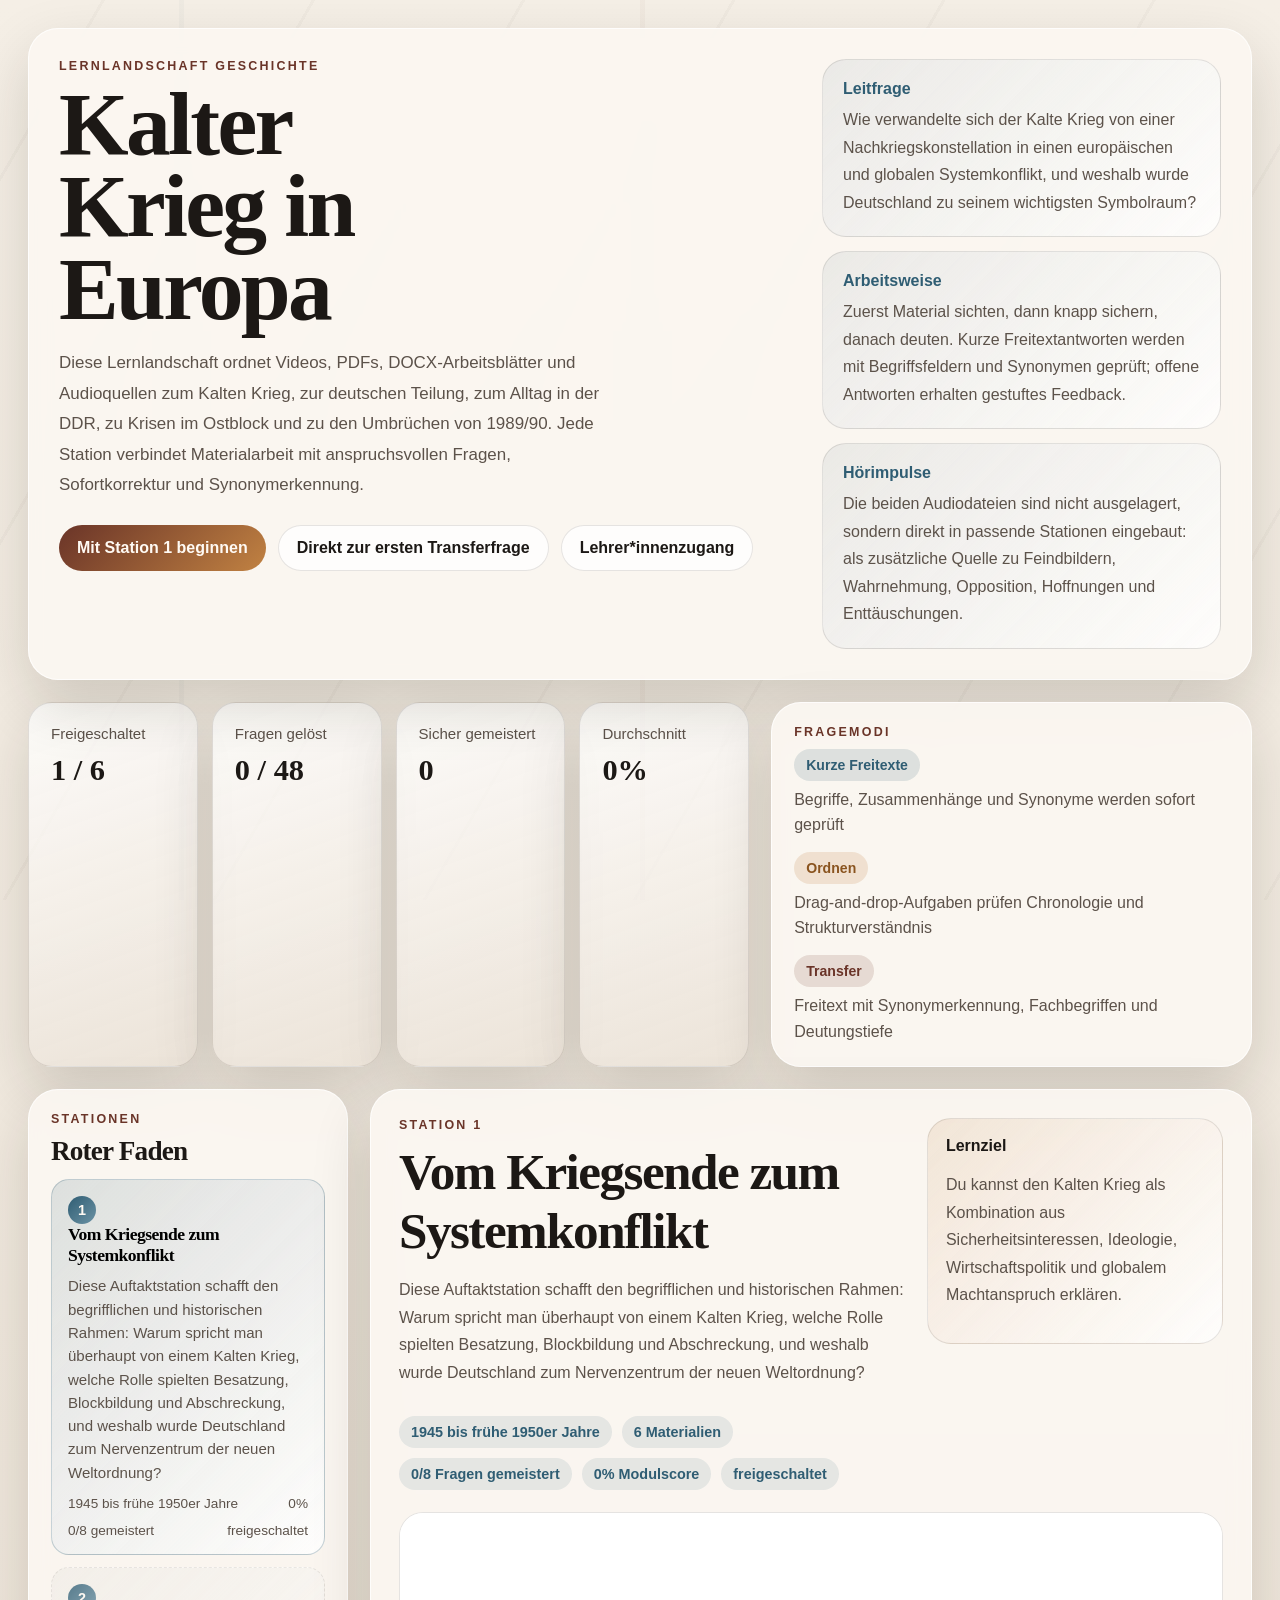
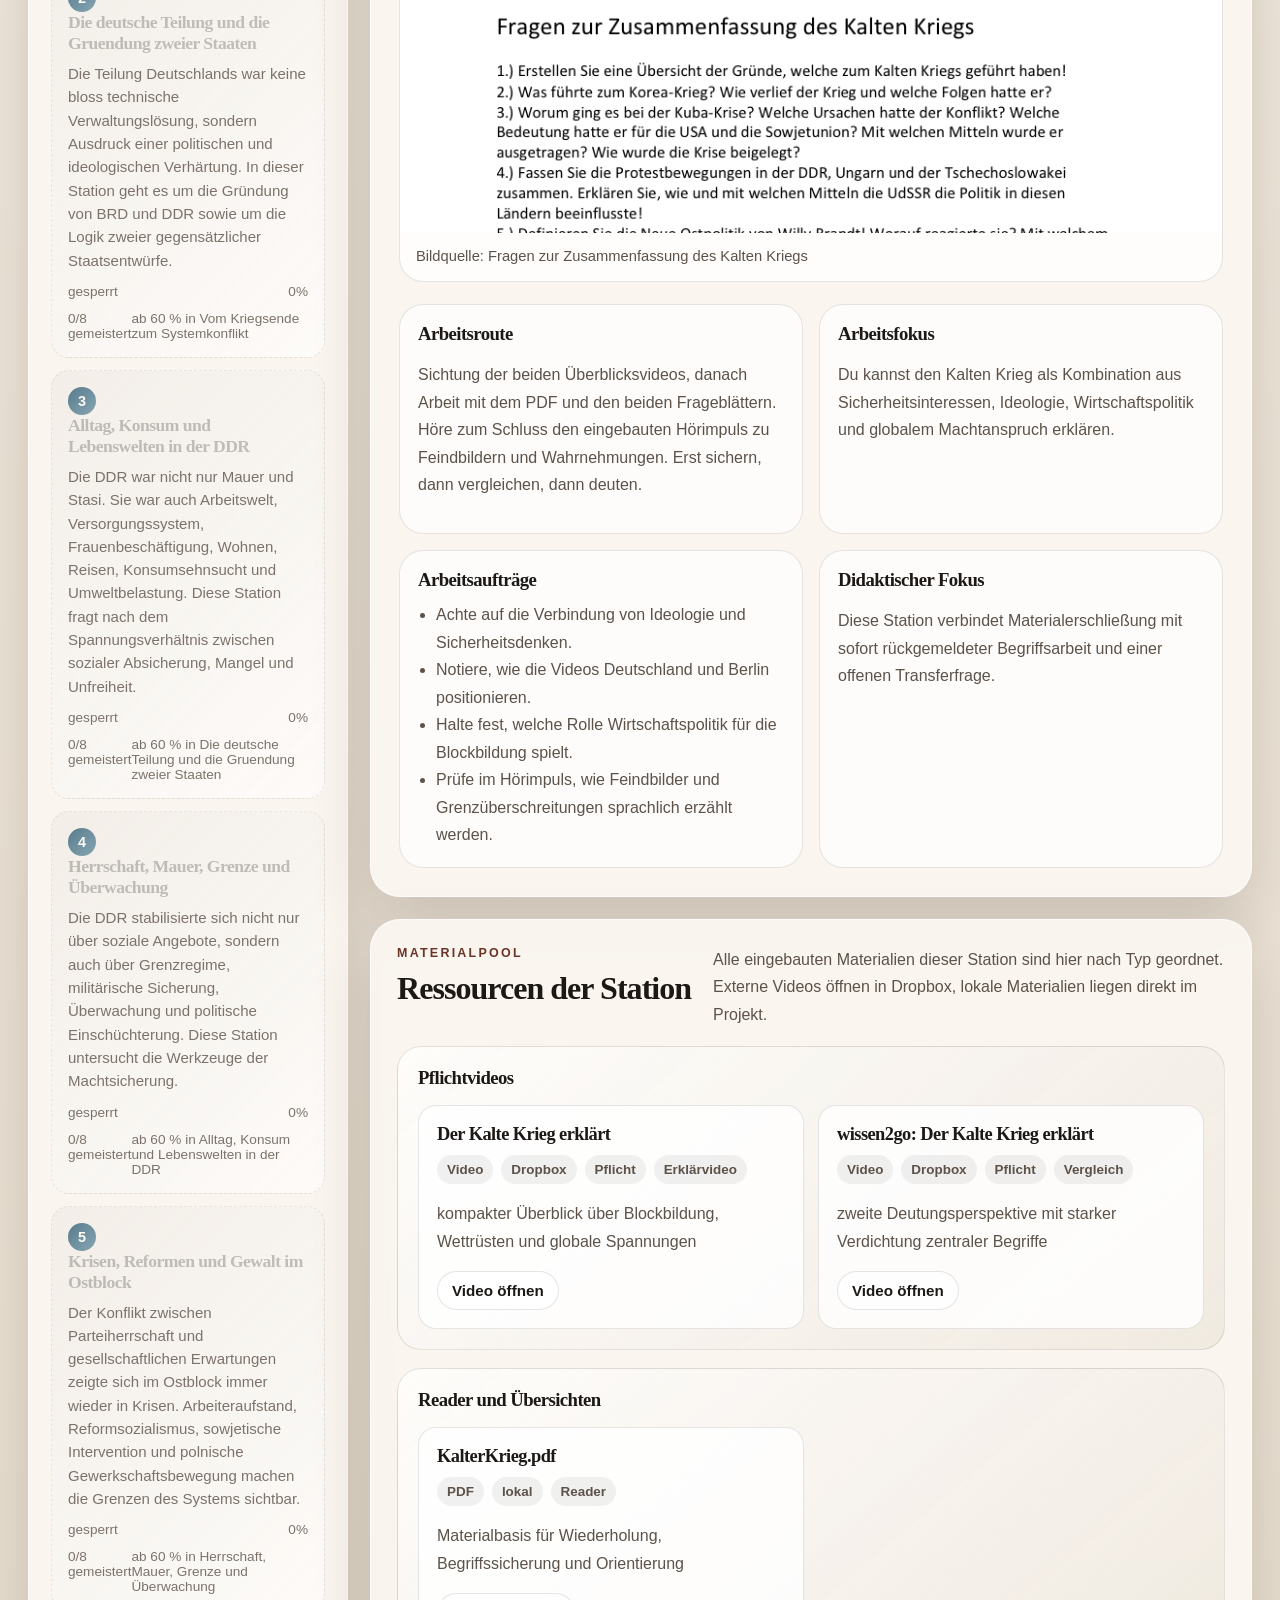
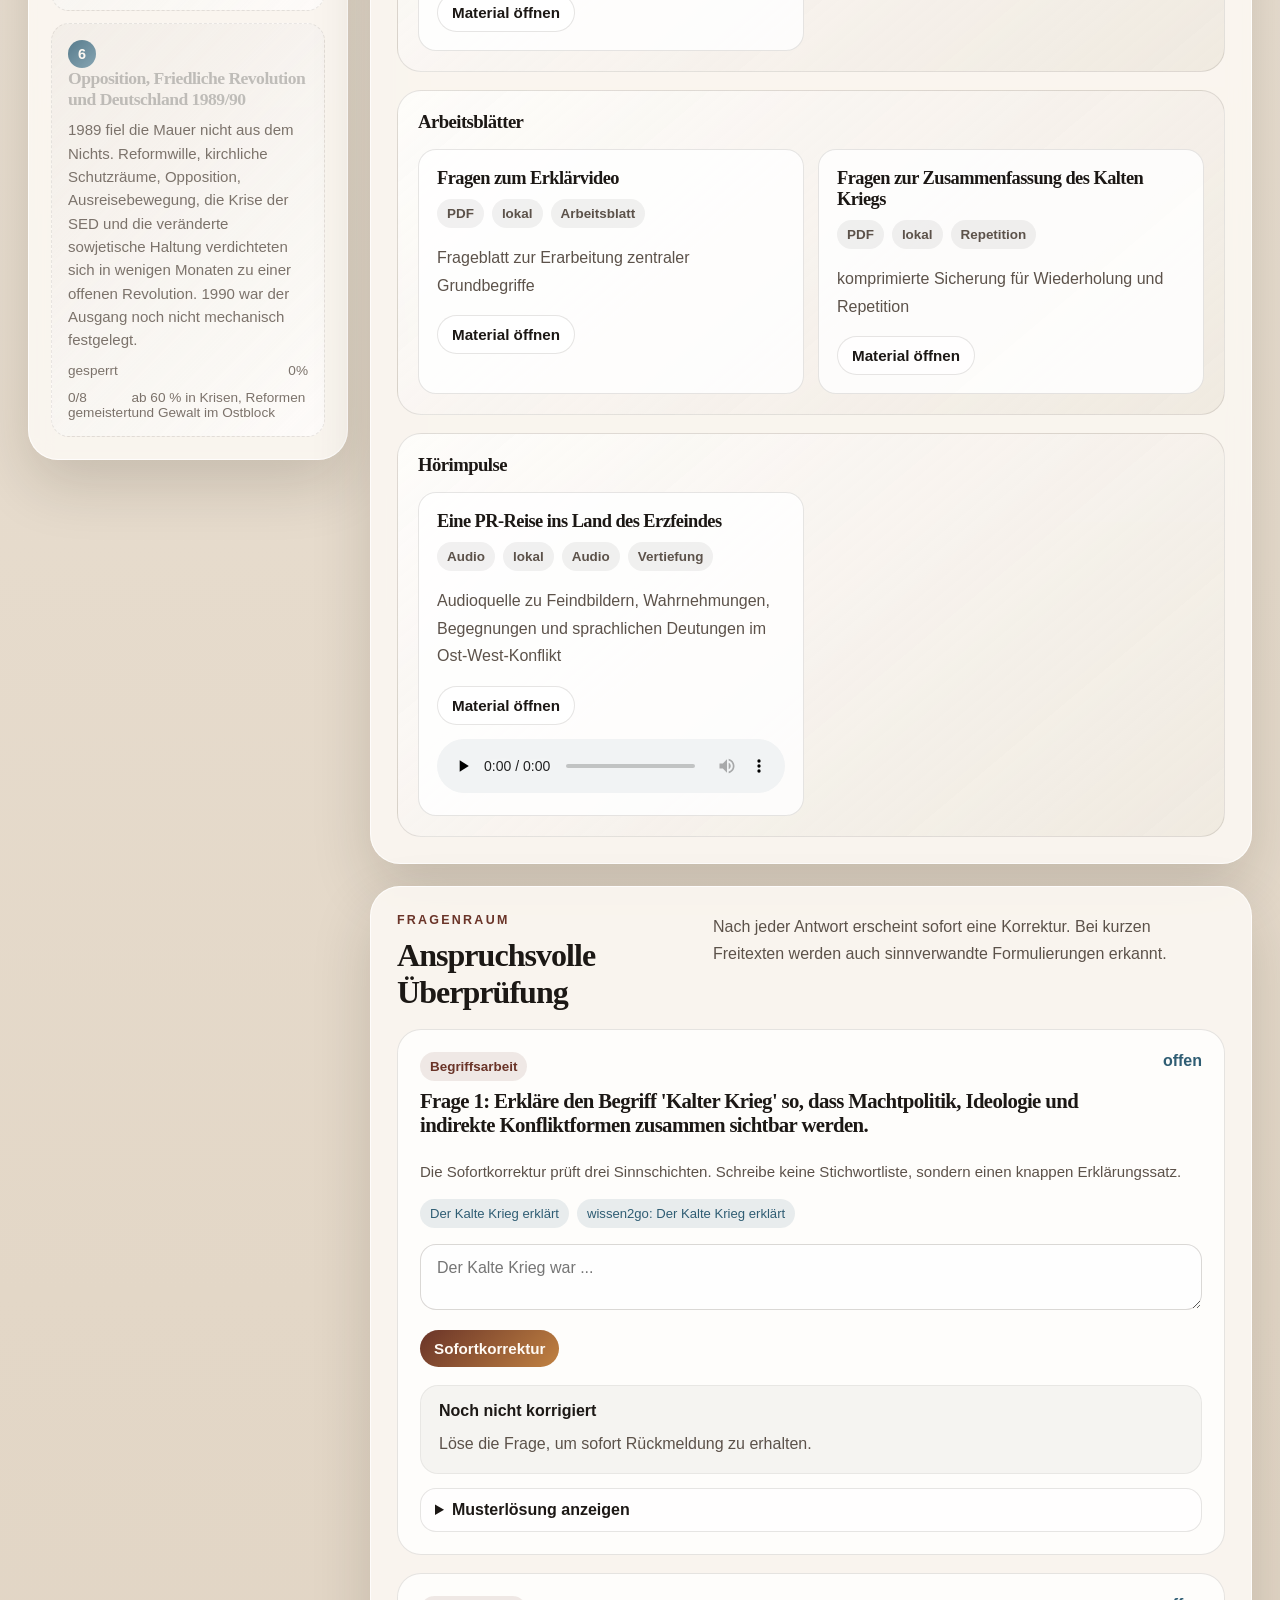
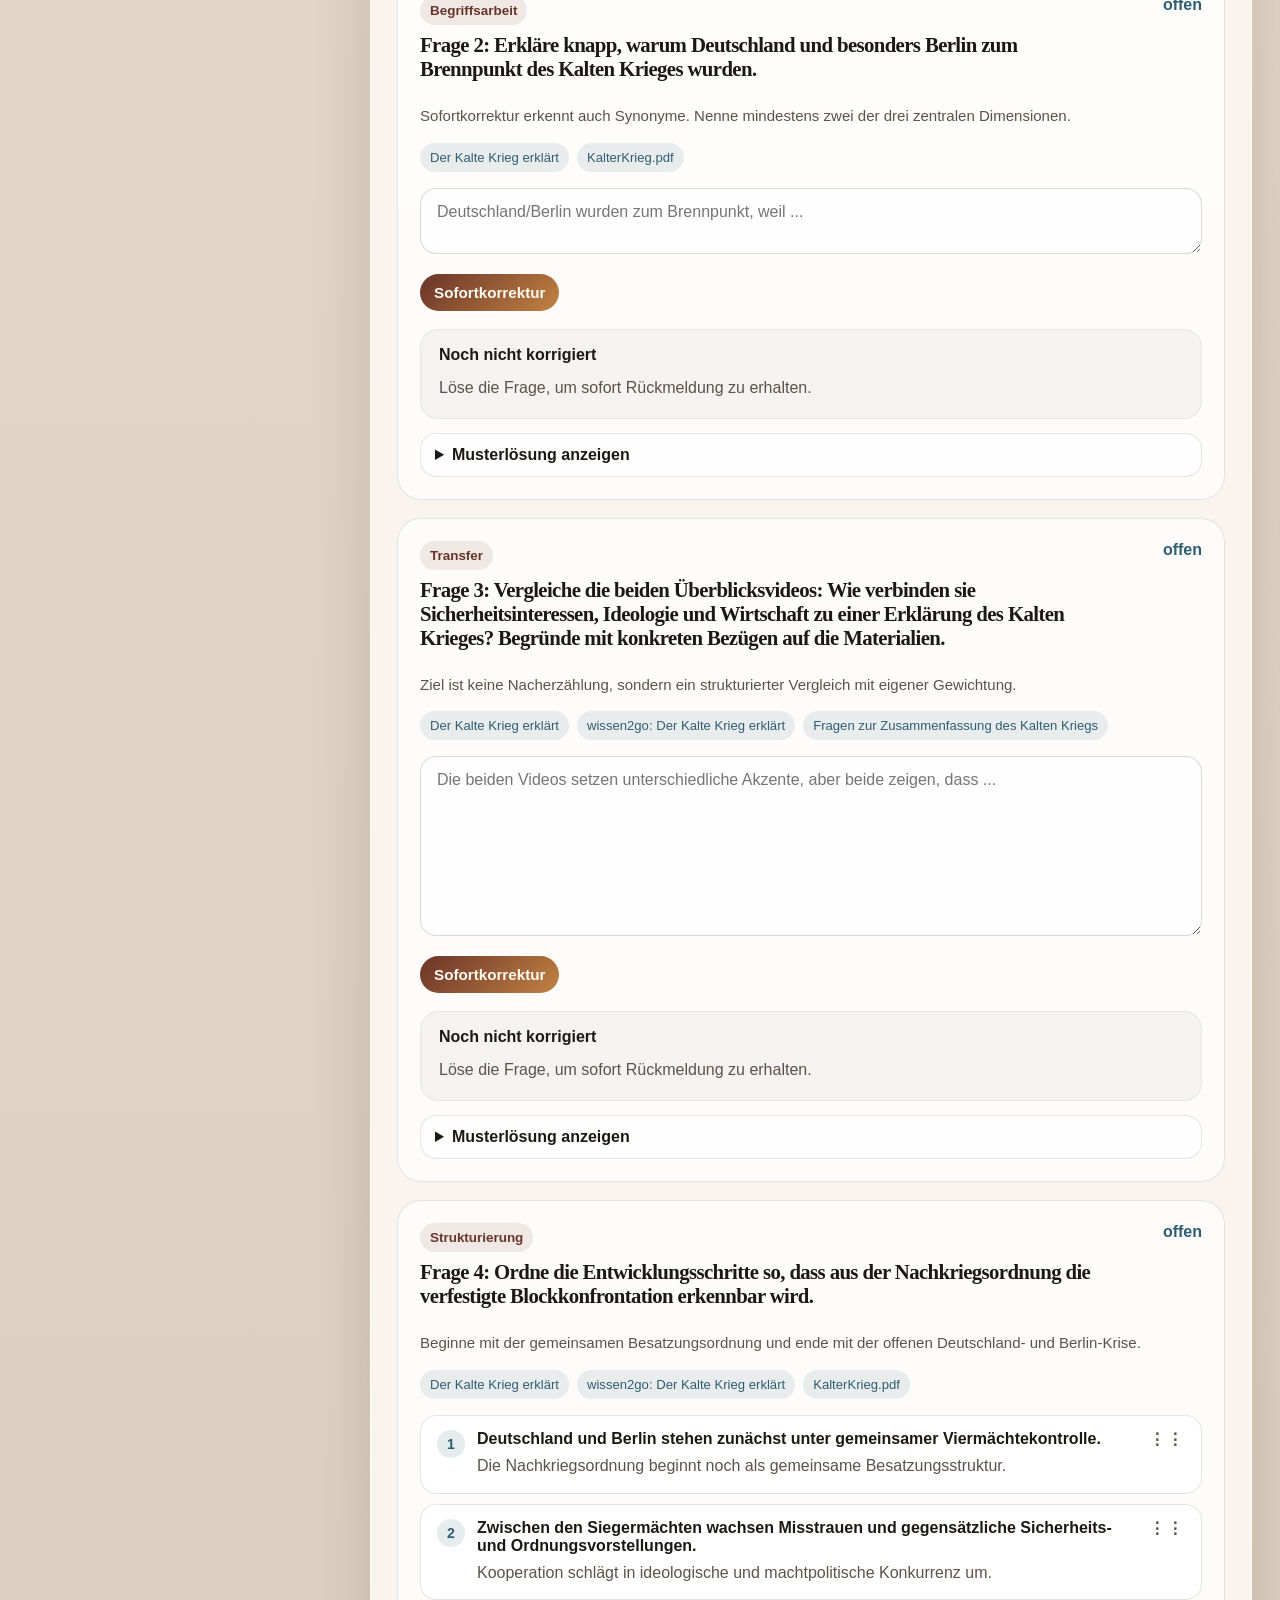
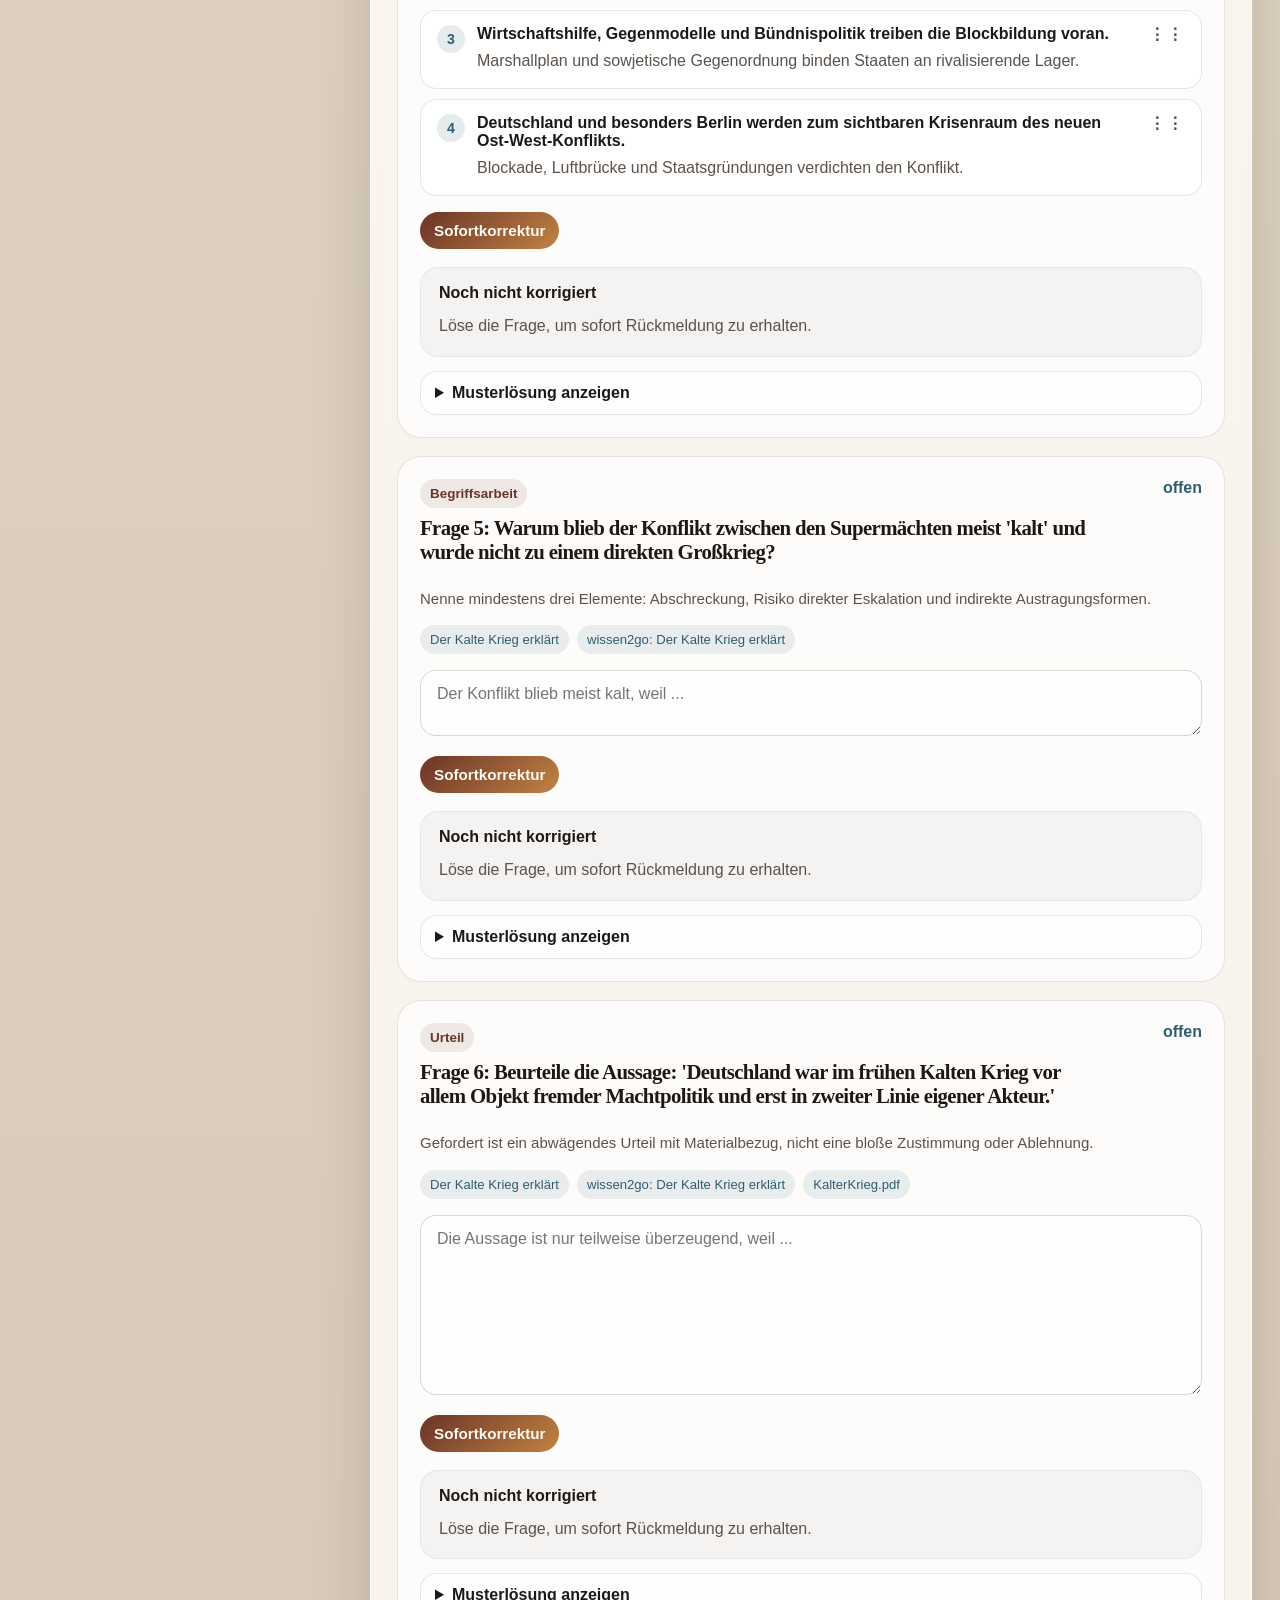
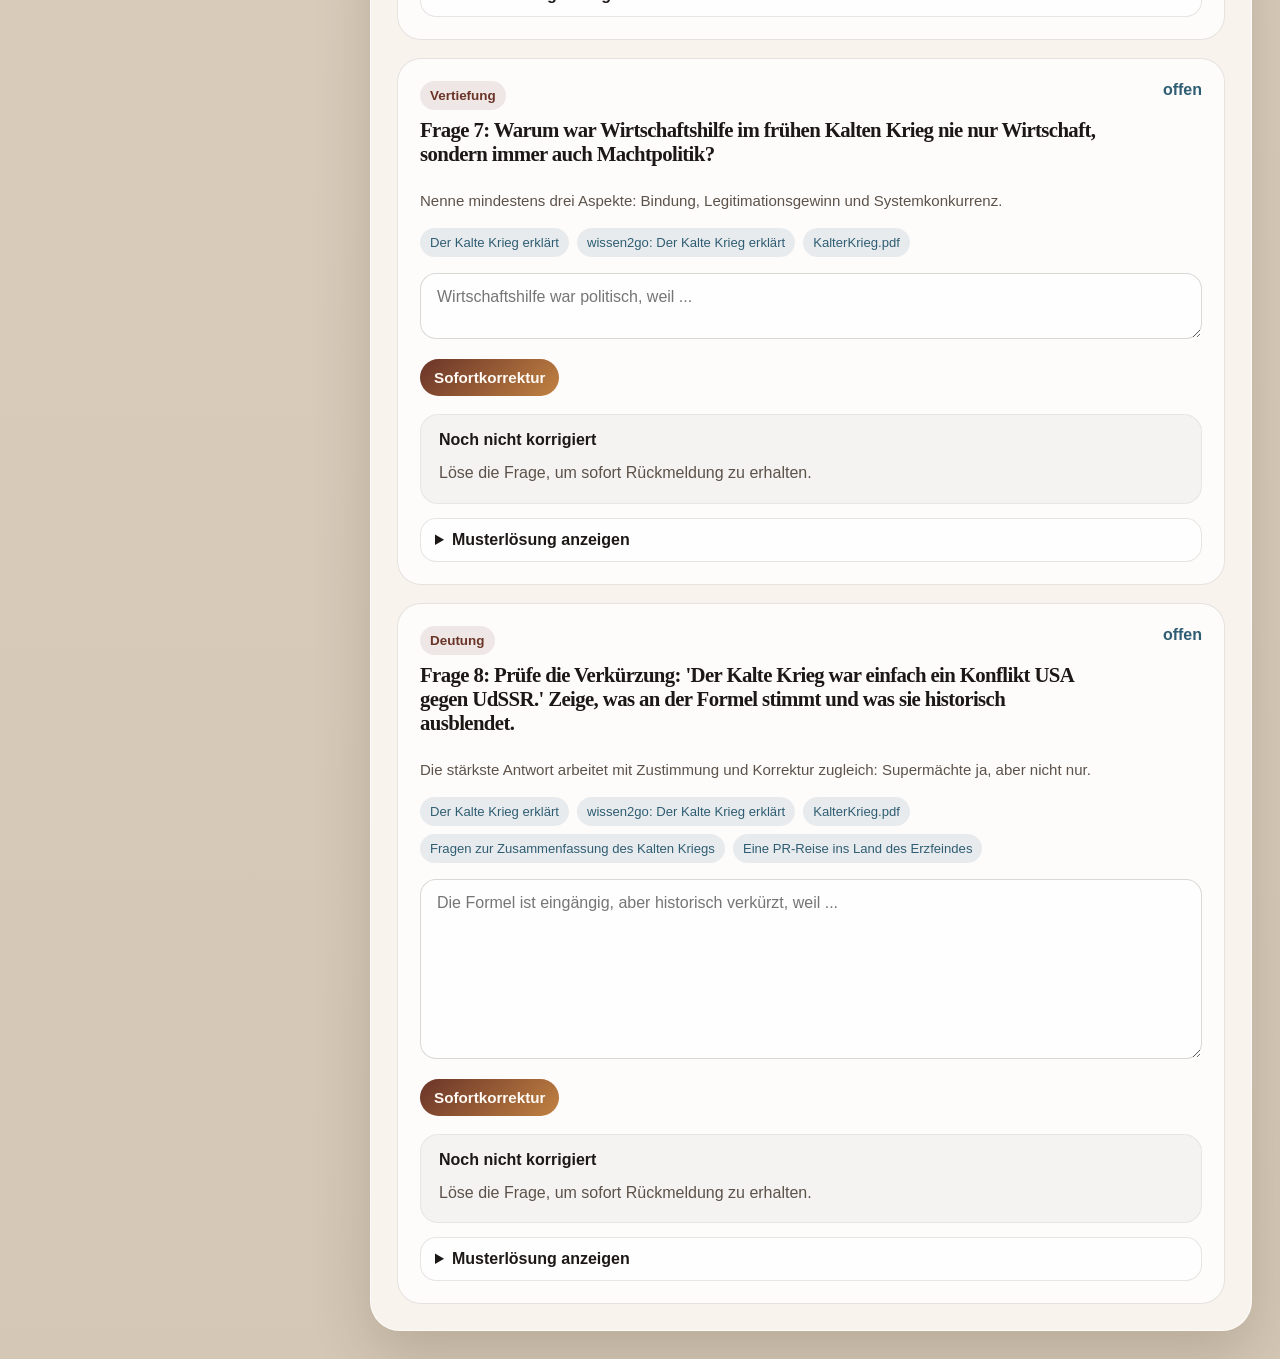
==== commit 7f53062b: "Add source-based module visuals" ====
--- a/index.html
+++ b/index.html
@@ -141,7 +141,7 @@
       </div>
     </div>
 
-    <script src="data.js?v=20260407d"></script>
-    <script src="app.js?v=20260407d"></script>
+    <script src="data.js?v=20260407e"></script>
+    <script src="app.js?v=20260407e"></script>
   </body>
 </html>
--- a/styles.css
+++ b/styles.css
@@ -460,6 +460,29 @@
   margin-top: 22px;
 }
 
+.module-visual {
+  margin: 22px 0 0;
+  overflow: hidden;
+  border-radius: var(--radius-lg);
+  border: 1px solid var(--line);
+  background: rgba(255, 255, 255, 0.76);
+}
+
+.module-visual img {
+  display: block;
+  width: 100%;
+  max-height: 320px;
+  object-fit: cover;
+  object-position: top center;
+}
+
+.module-visual figcaption {
+  padding: 12px 16px 14px;
+  color: var(--muted);
+  font-size: 0.92rem;
+  line-height: 1.5;
+}
+
 .module-box {
   padding: 18px;
   border-radius: var(--radius-lg);
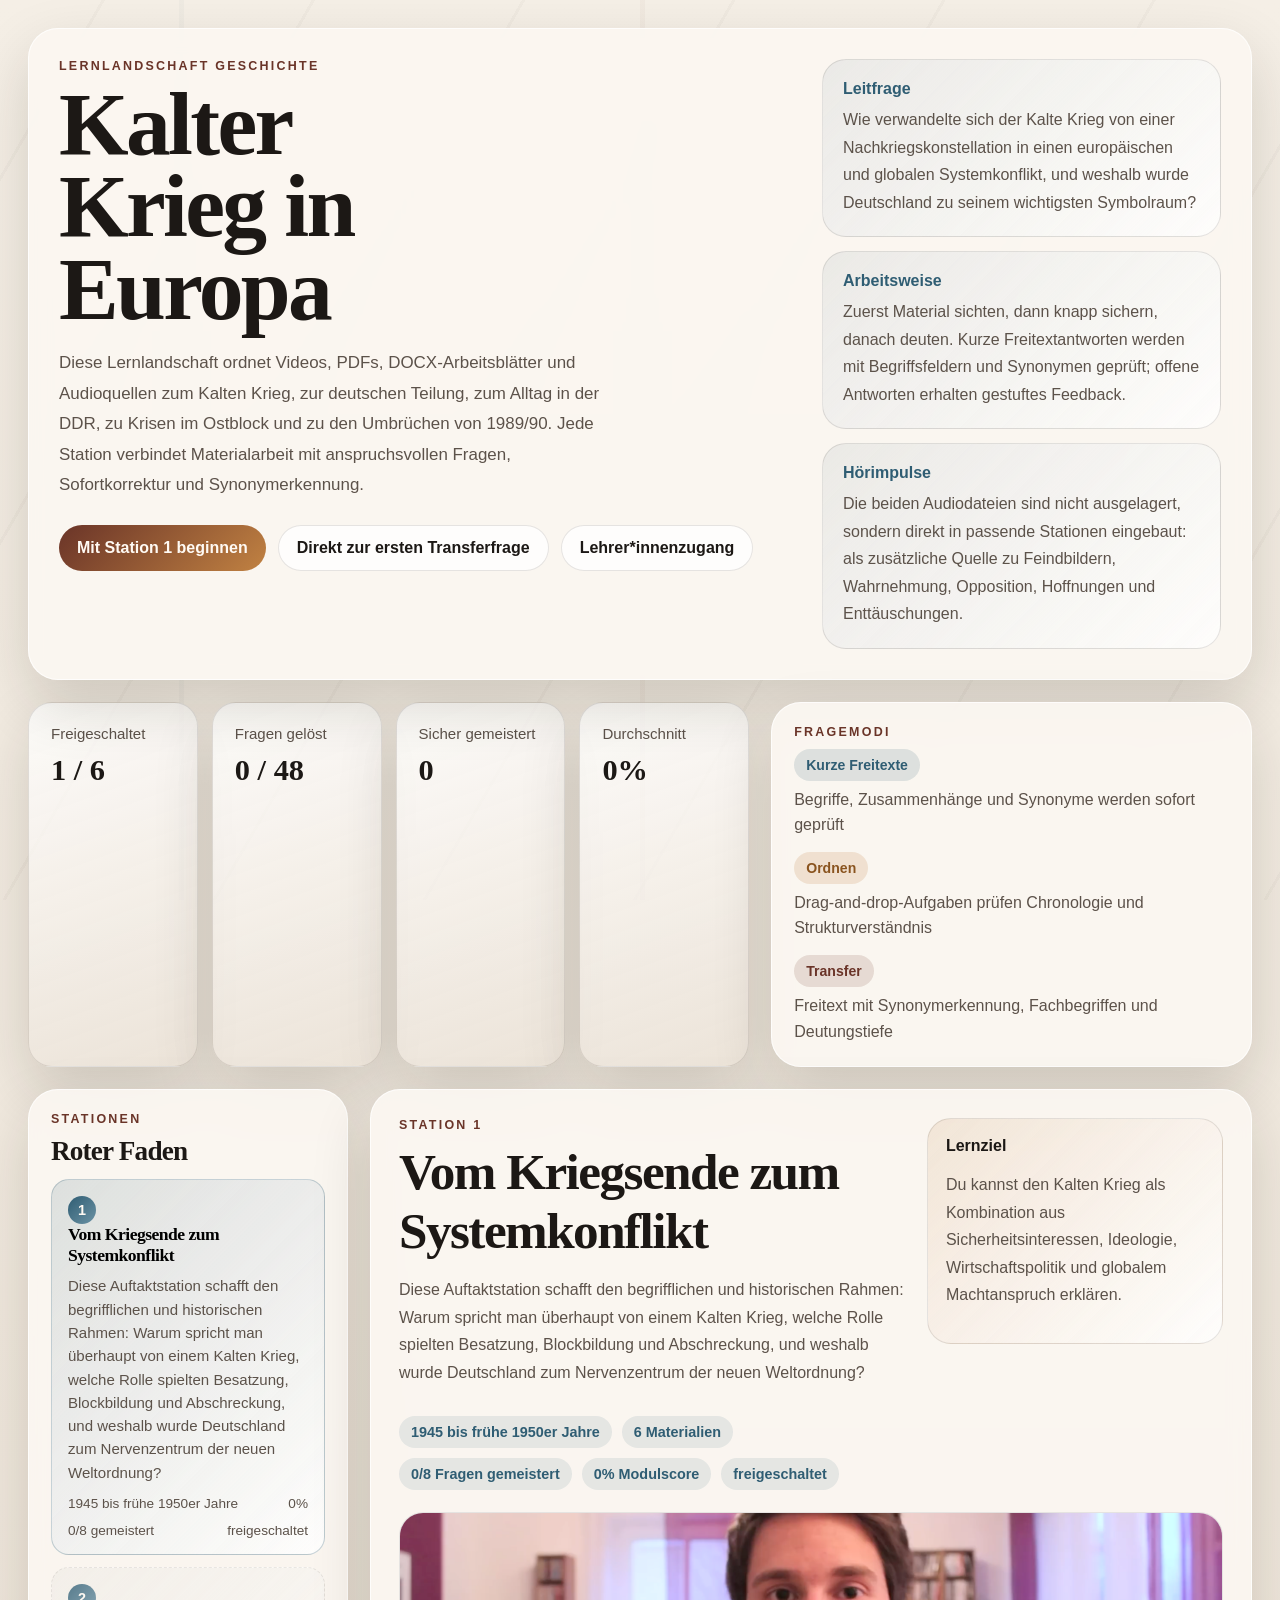
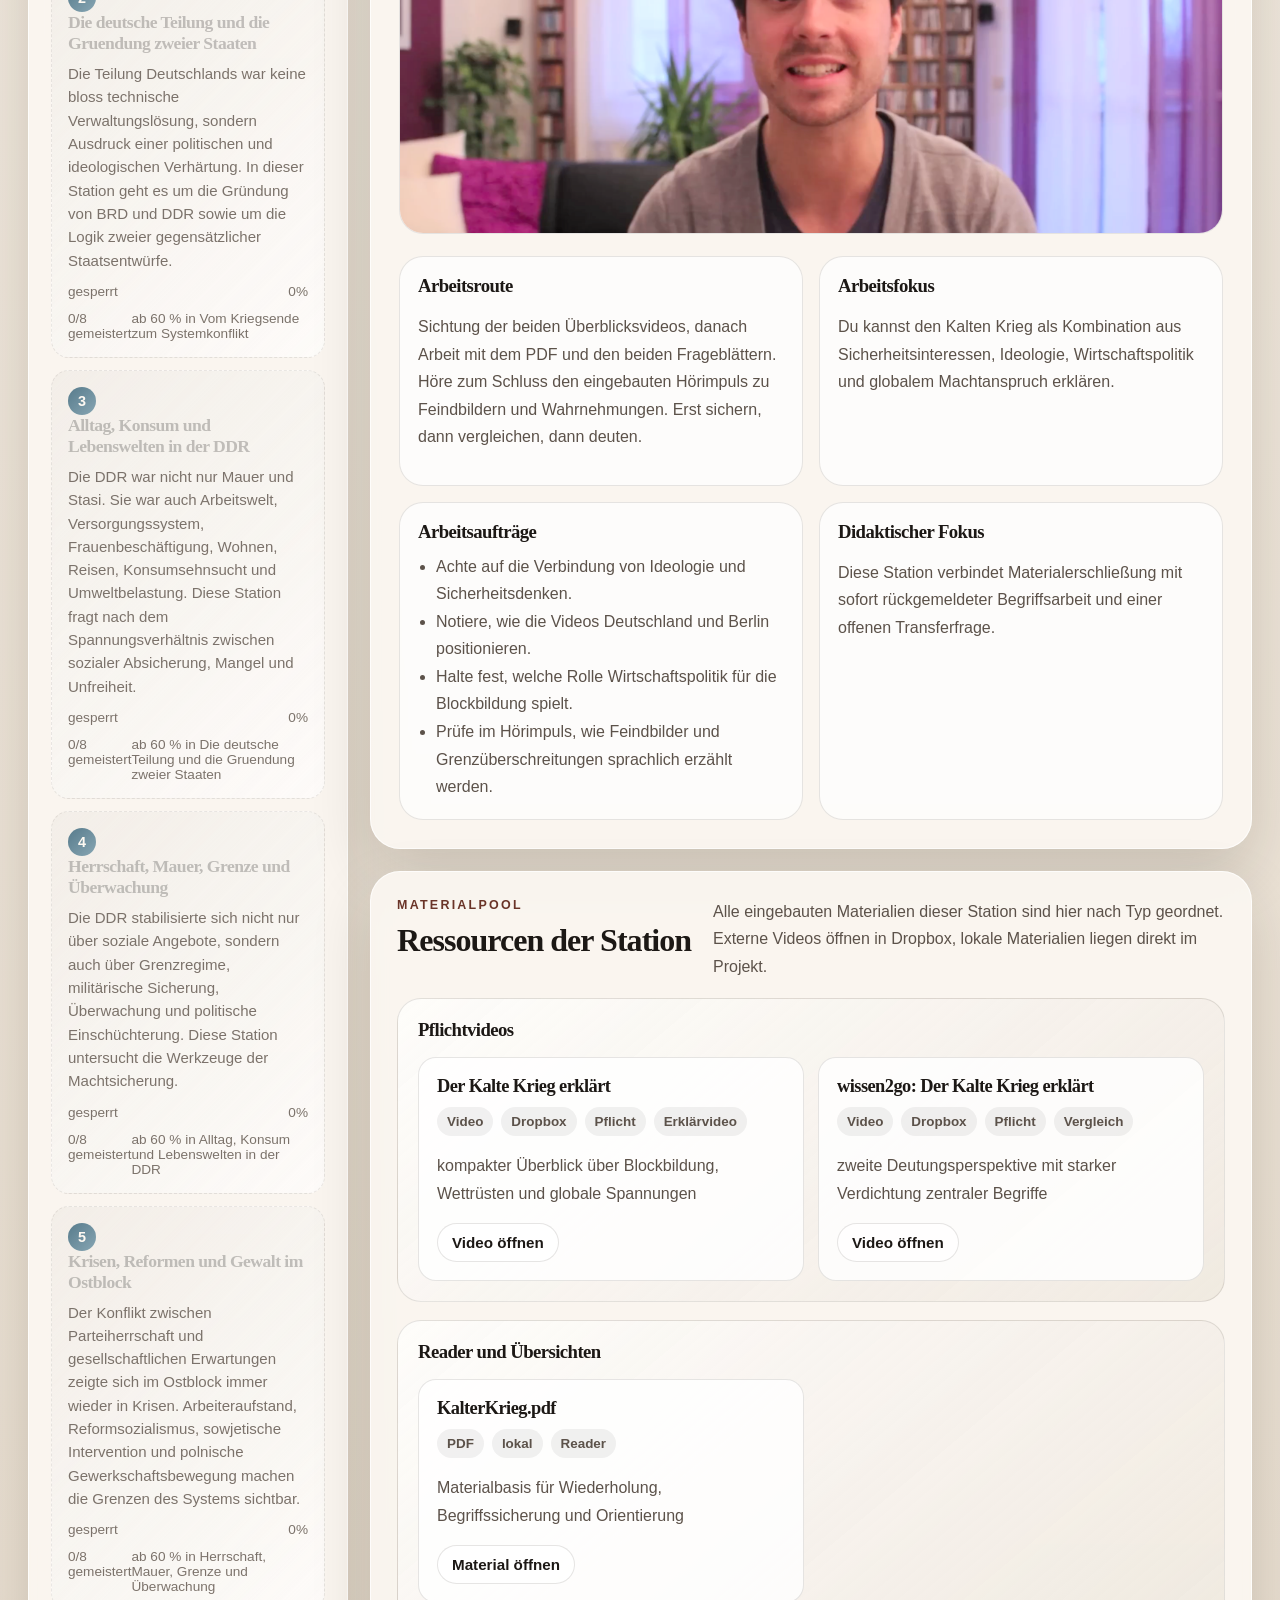
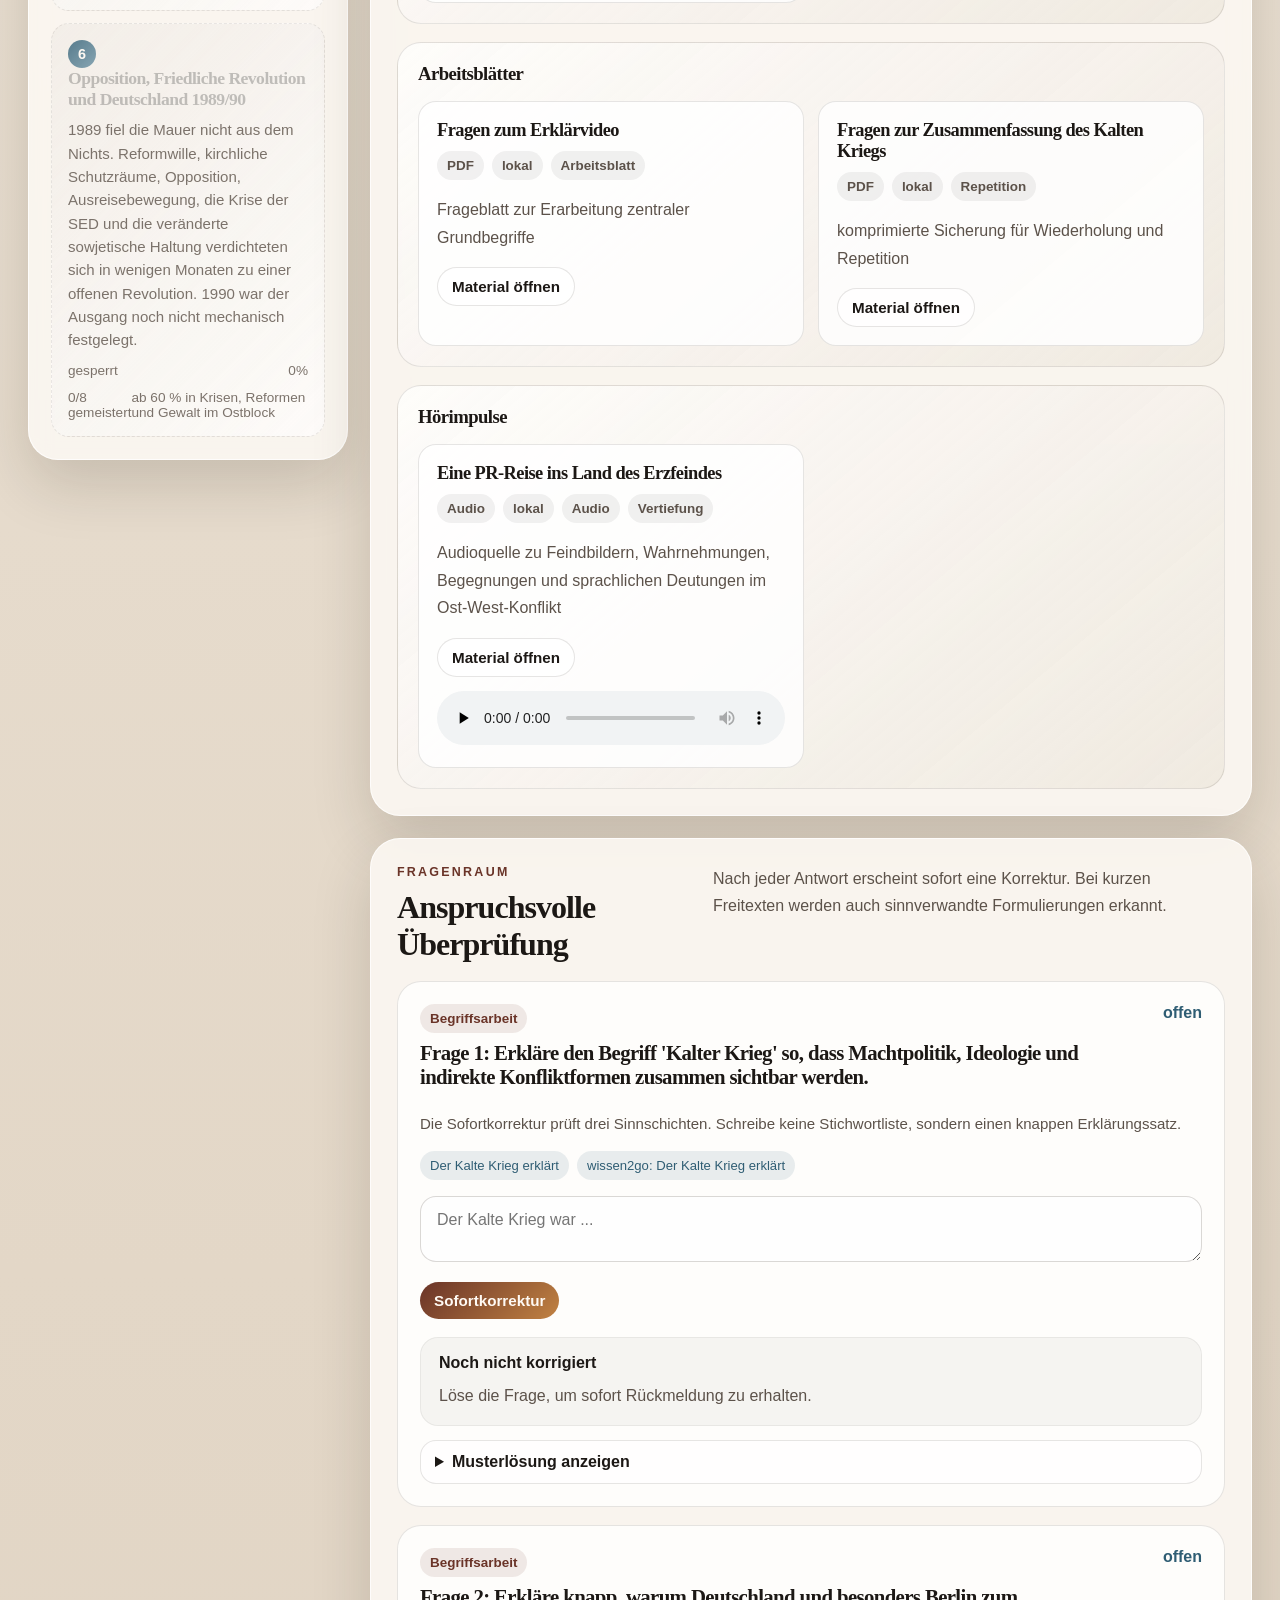
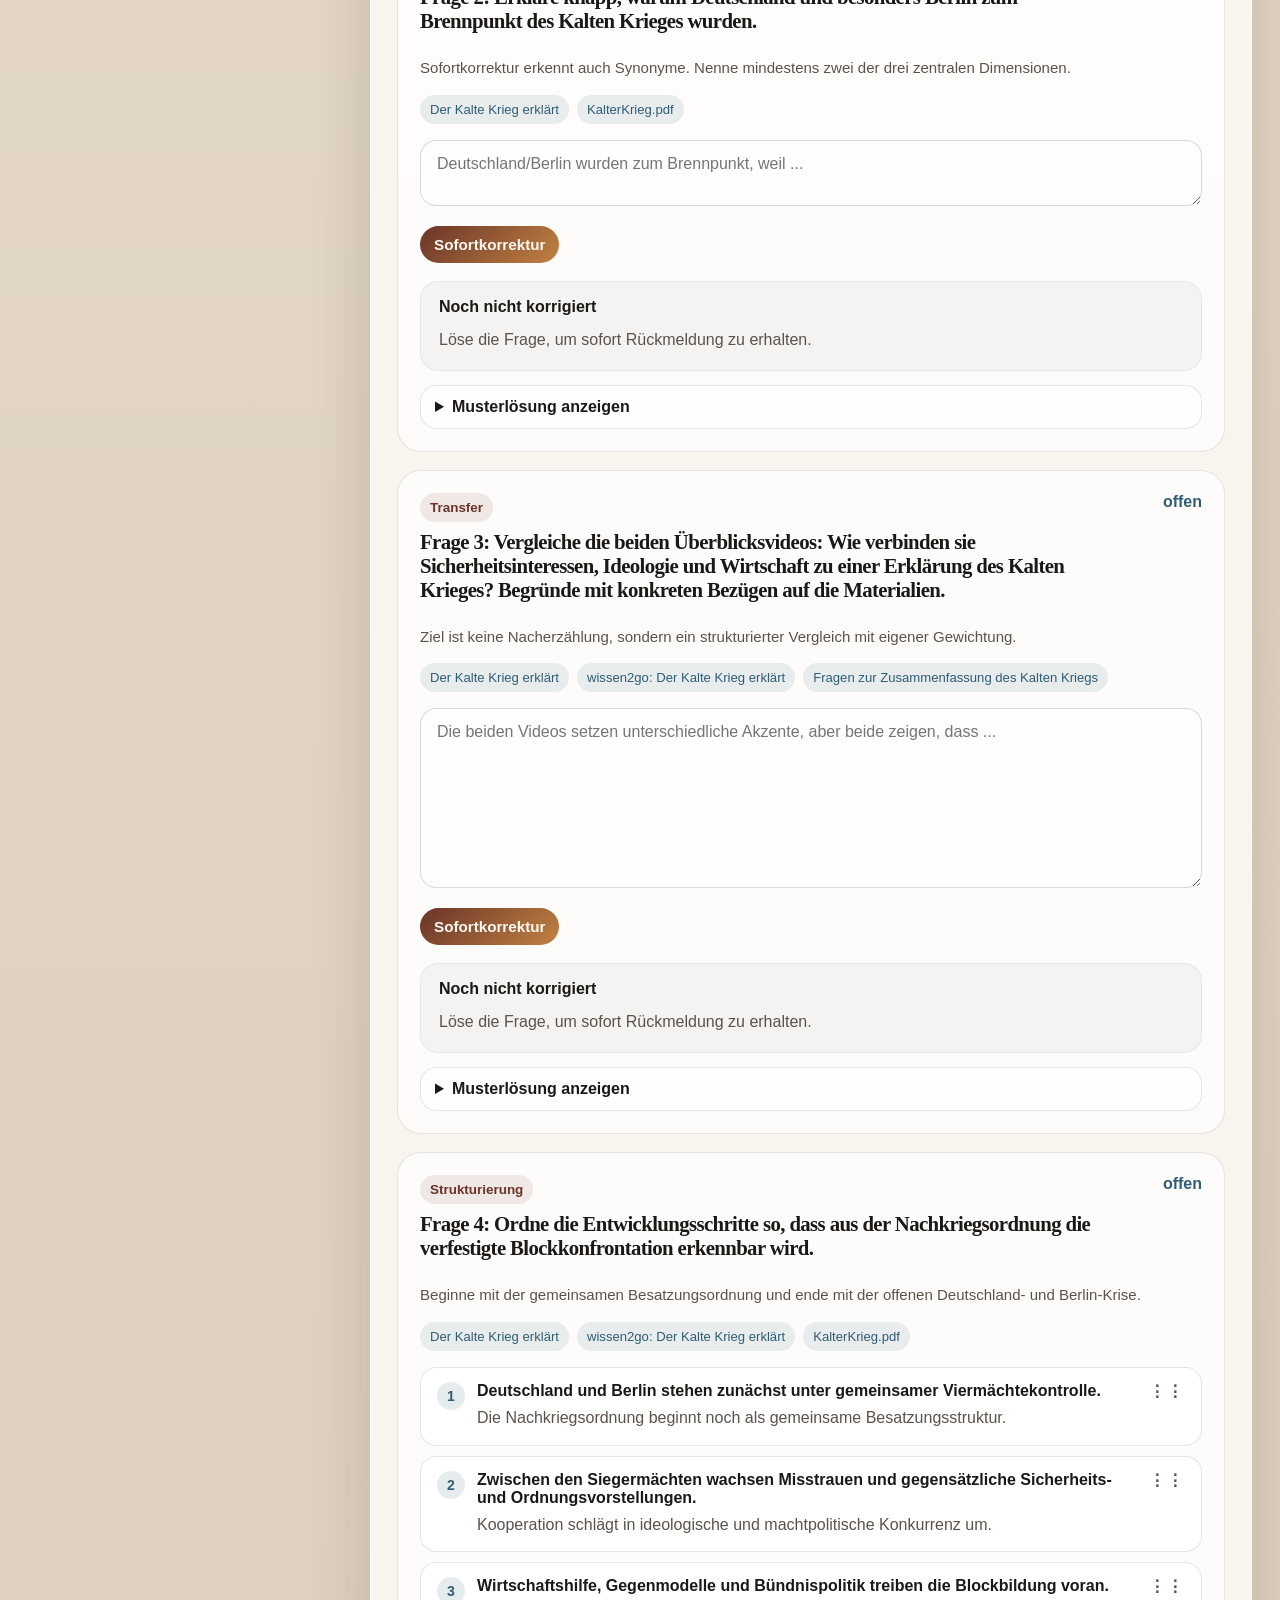
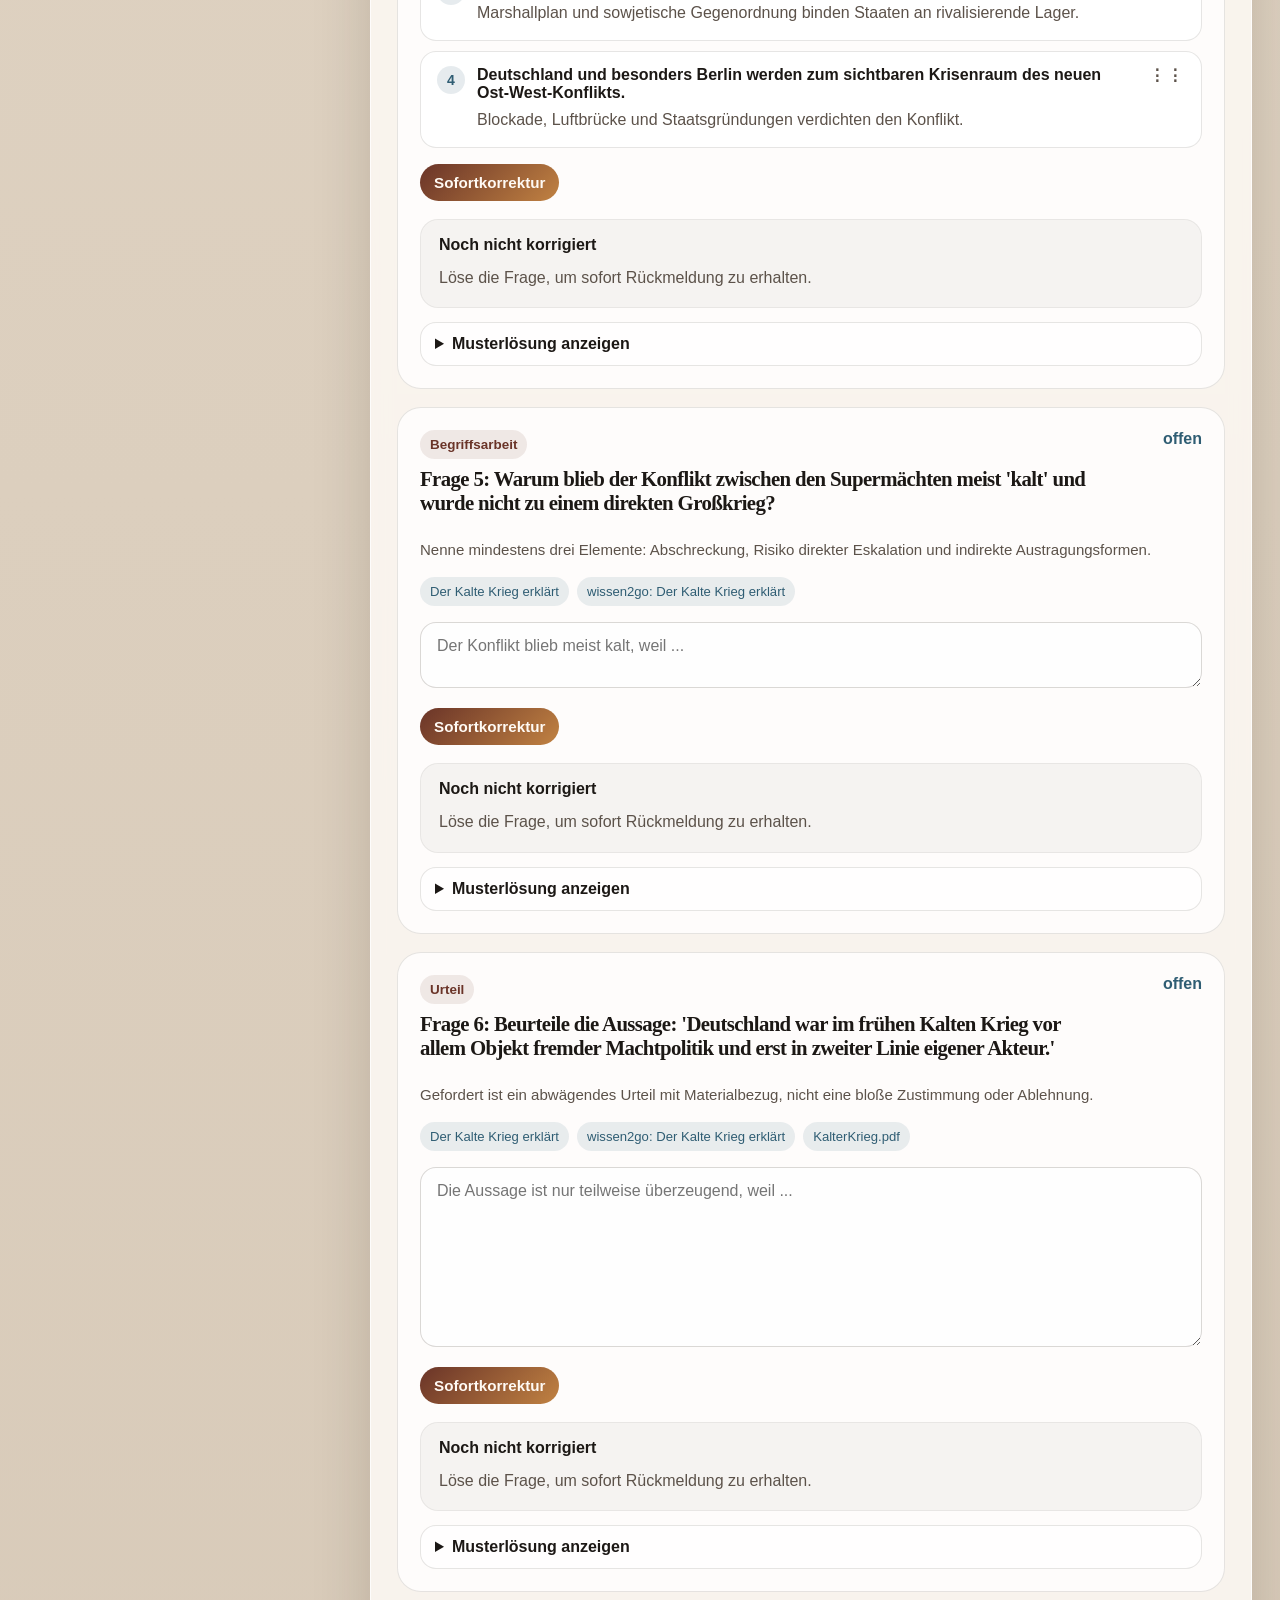
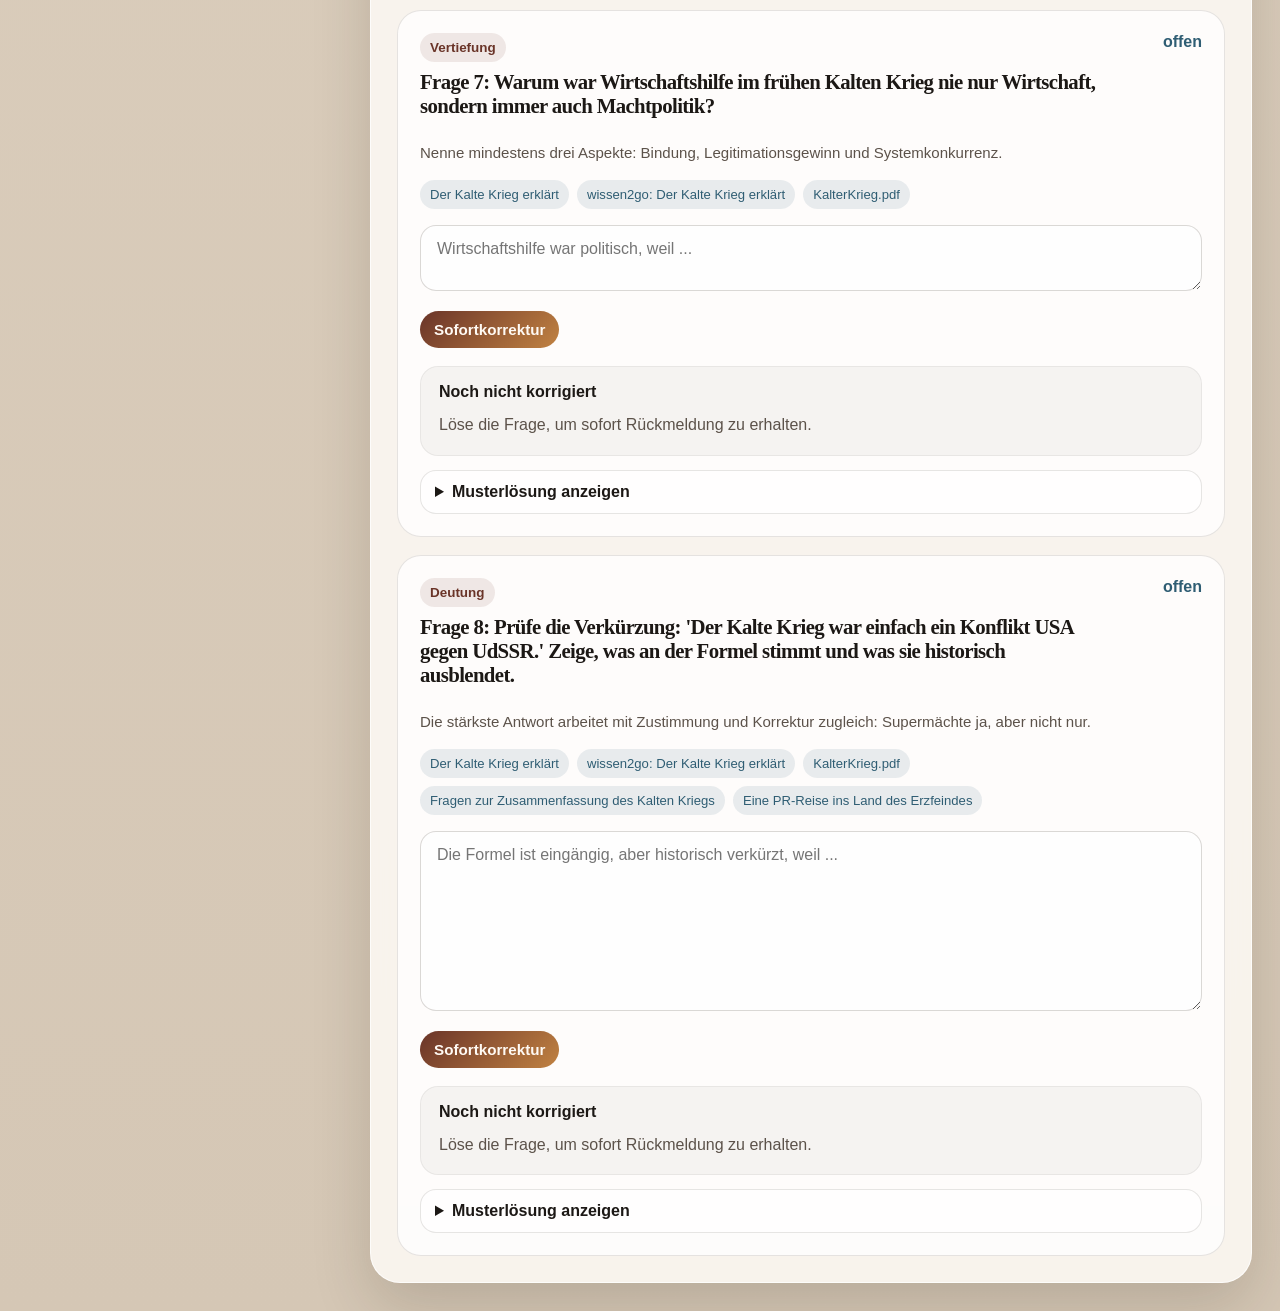
==== commit 1e246d8e: "Replace text-heavy module visuals" ====
--- a/index.html
+++ b/index.html
@@ -24,7 +24,7 @@
     />
     <meta name="twitter:image" content="assets/social-preview.svg" />
     <link rel="icon" type="image/svg+xml" href="assets/favicon.svg" />
-    <link rel="stylesheet" href="styles.css?v=20260407c" />
+    <link rel="stylesheet" href="styles.css?v=20260407f" />
   </head>
   <body>
     <div class="page-shell">
@@ -141,7 +141,7 @@
       </div>
     </div>
 
-    <script src="data.js?v=20260407e"></script>
-    <script src="app.js?v=20260407e"></script>
+    <script src="data.js?v=20260407f"></script>
+    <script src="app.js?v=20260407f"></script>
   </body>
 </html>
--- a/styles.css
+++ b/styles.css
@@ -473,14 +473,7 @@
   width: 100%;
   max-height: 320px;
   object-fit: cover;
-  object-position: top center;
-}
-
-.module-visual figcaption {
-  padding: 12px 16px 14px;
-  color: var(--muted);
-  font-size: 0.92rem;
-  line-height: 1.5;
+  object-position: center;
 }
 
 .module-box {
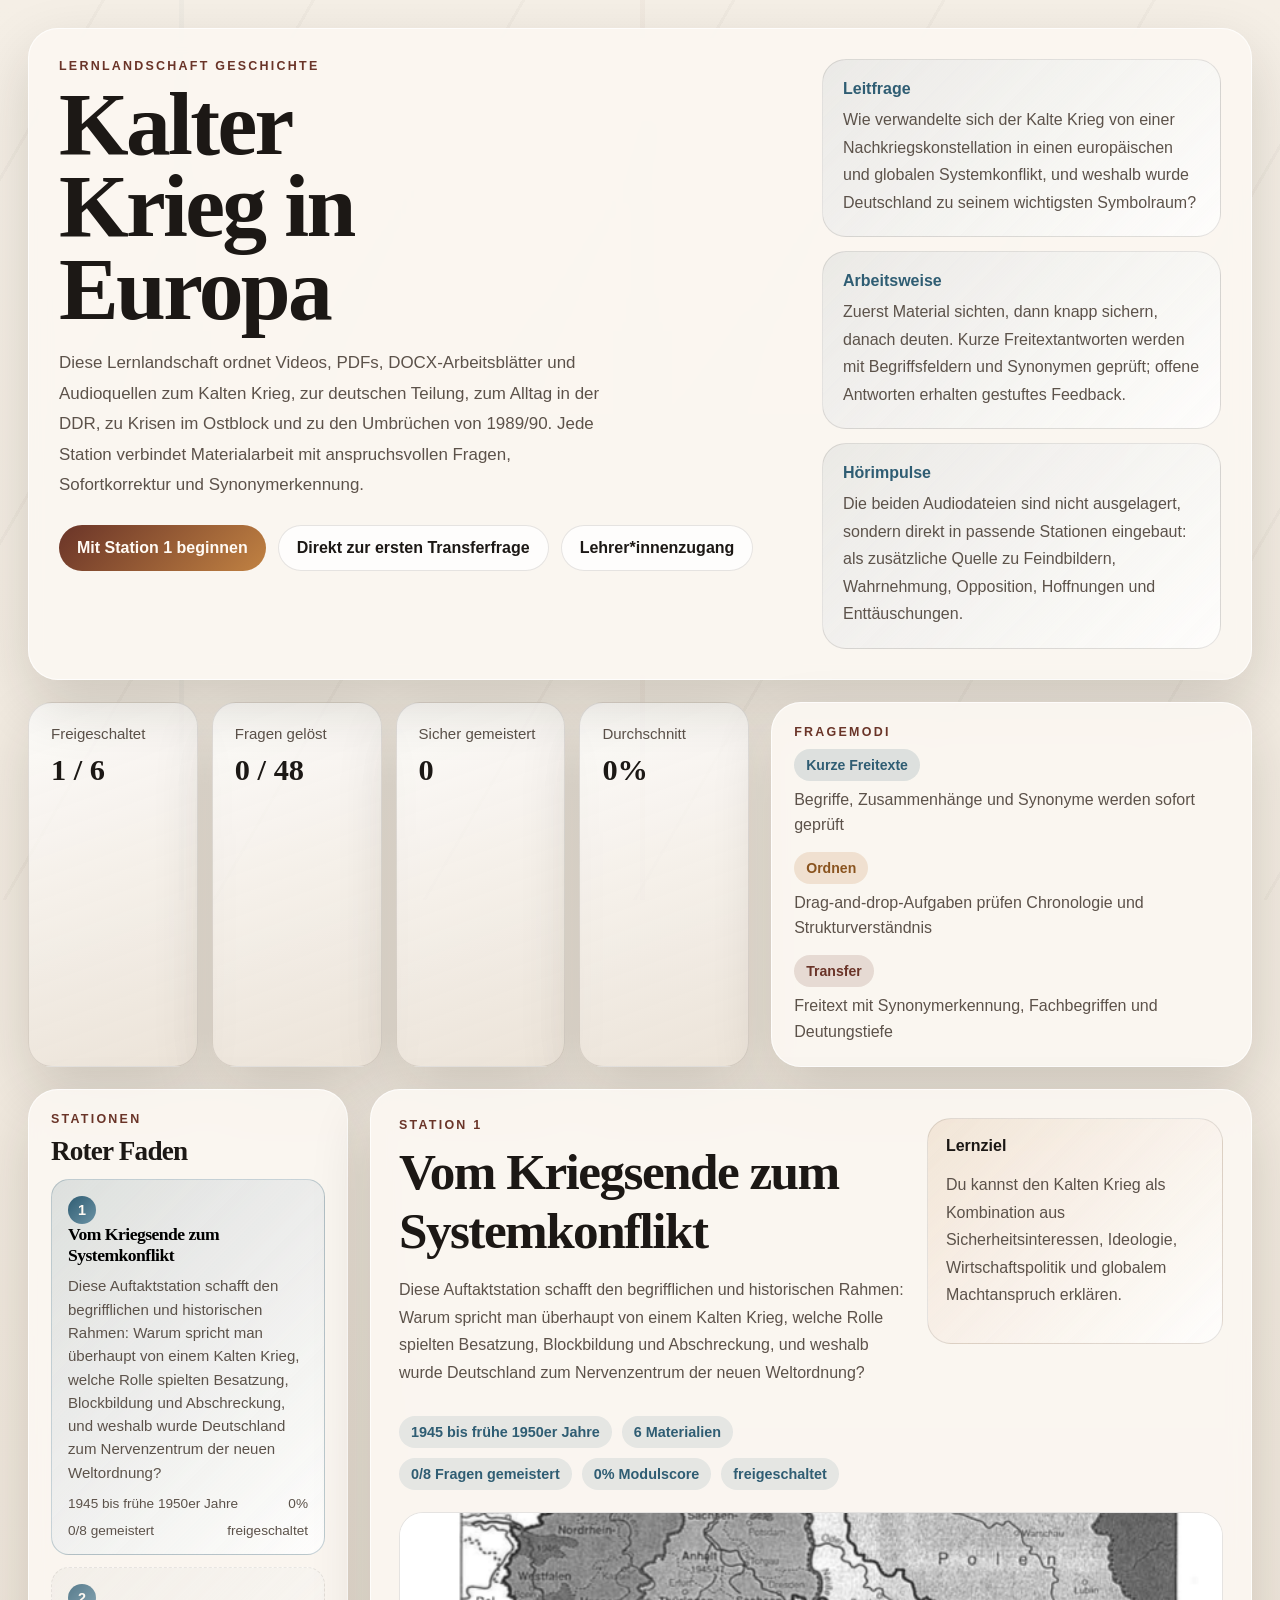
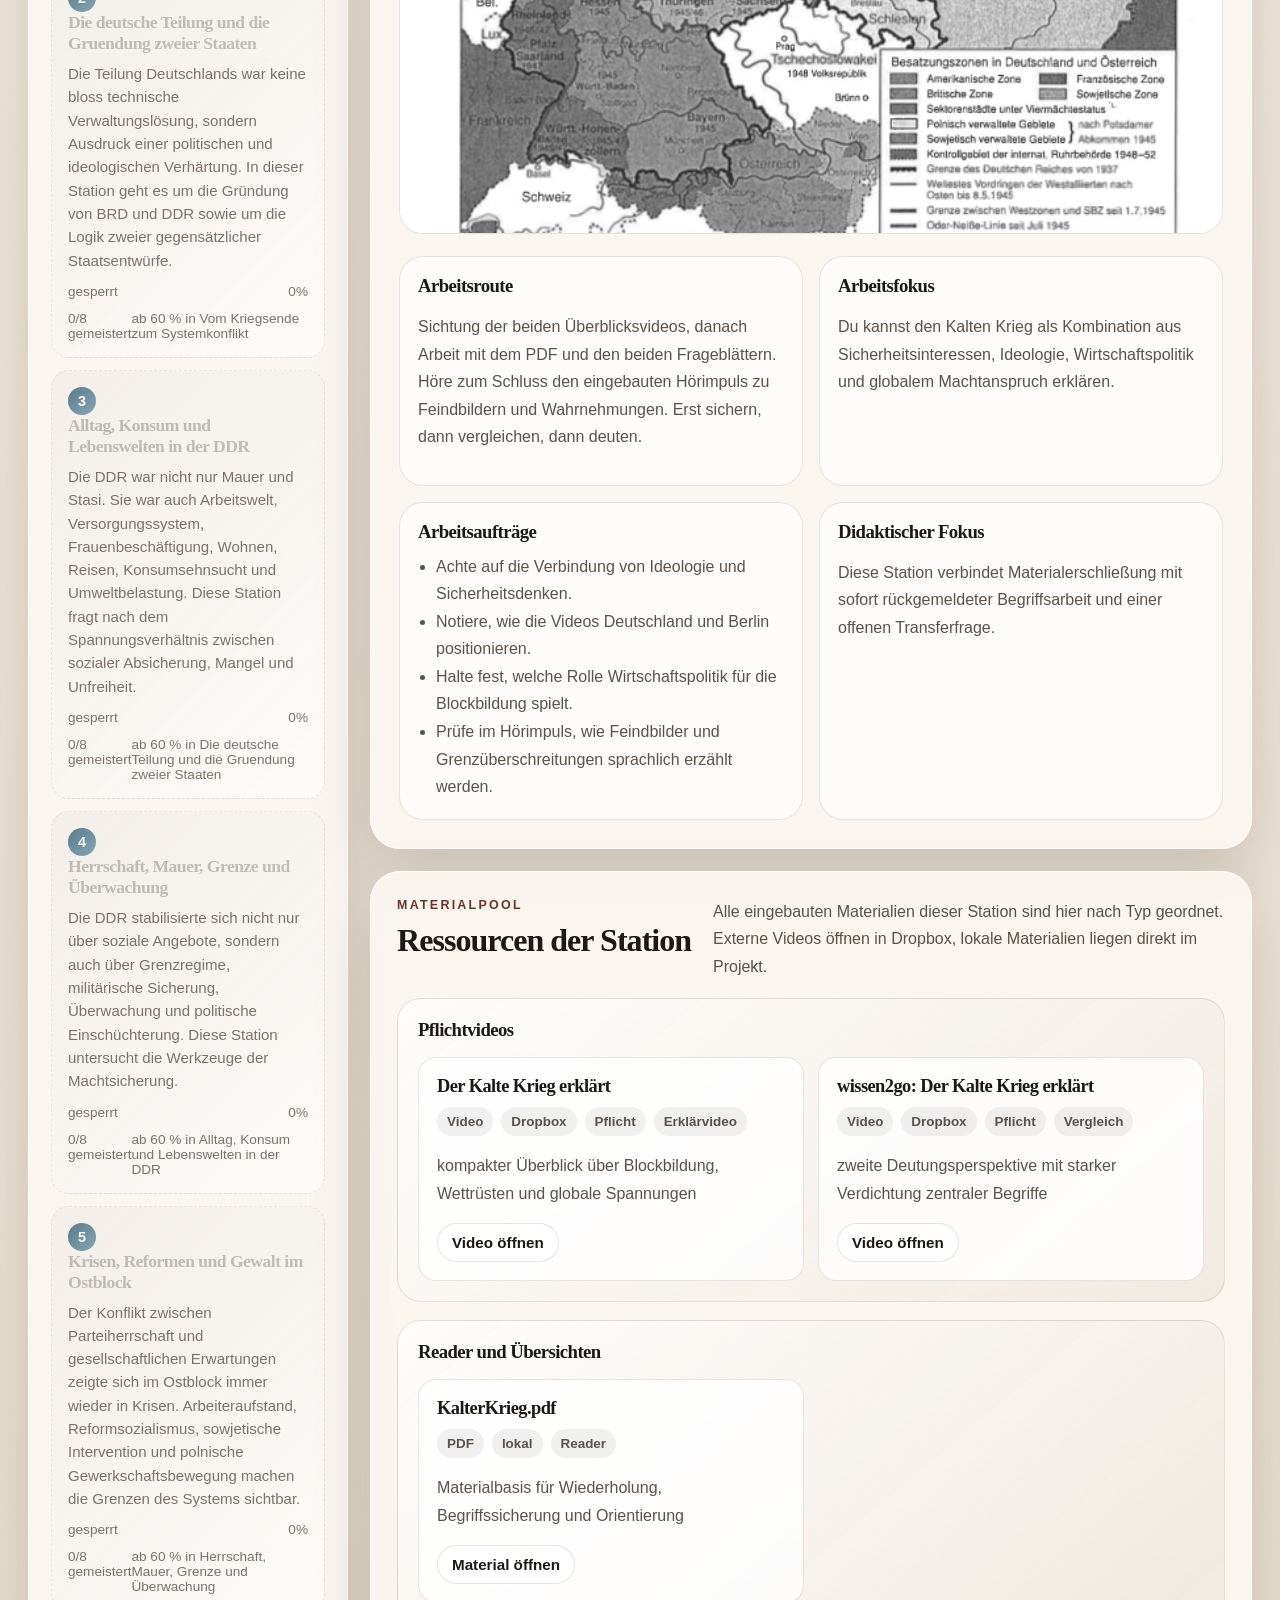
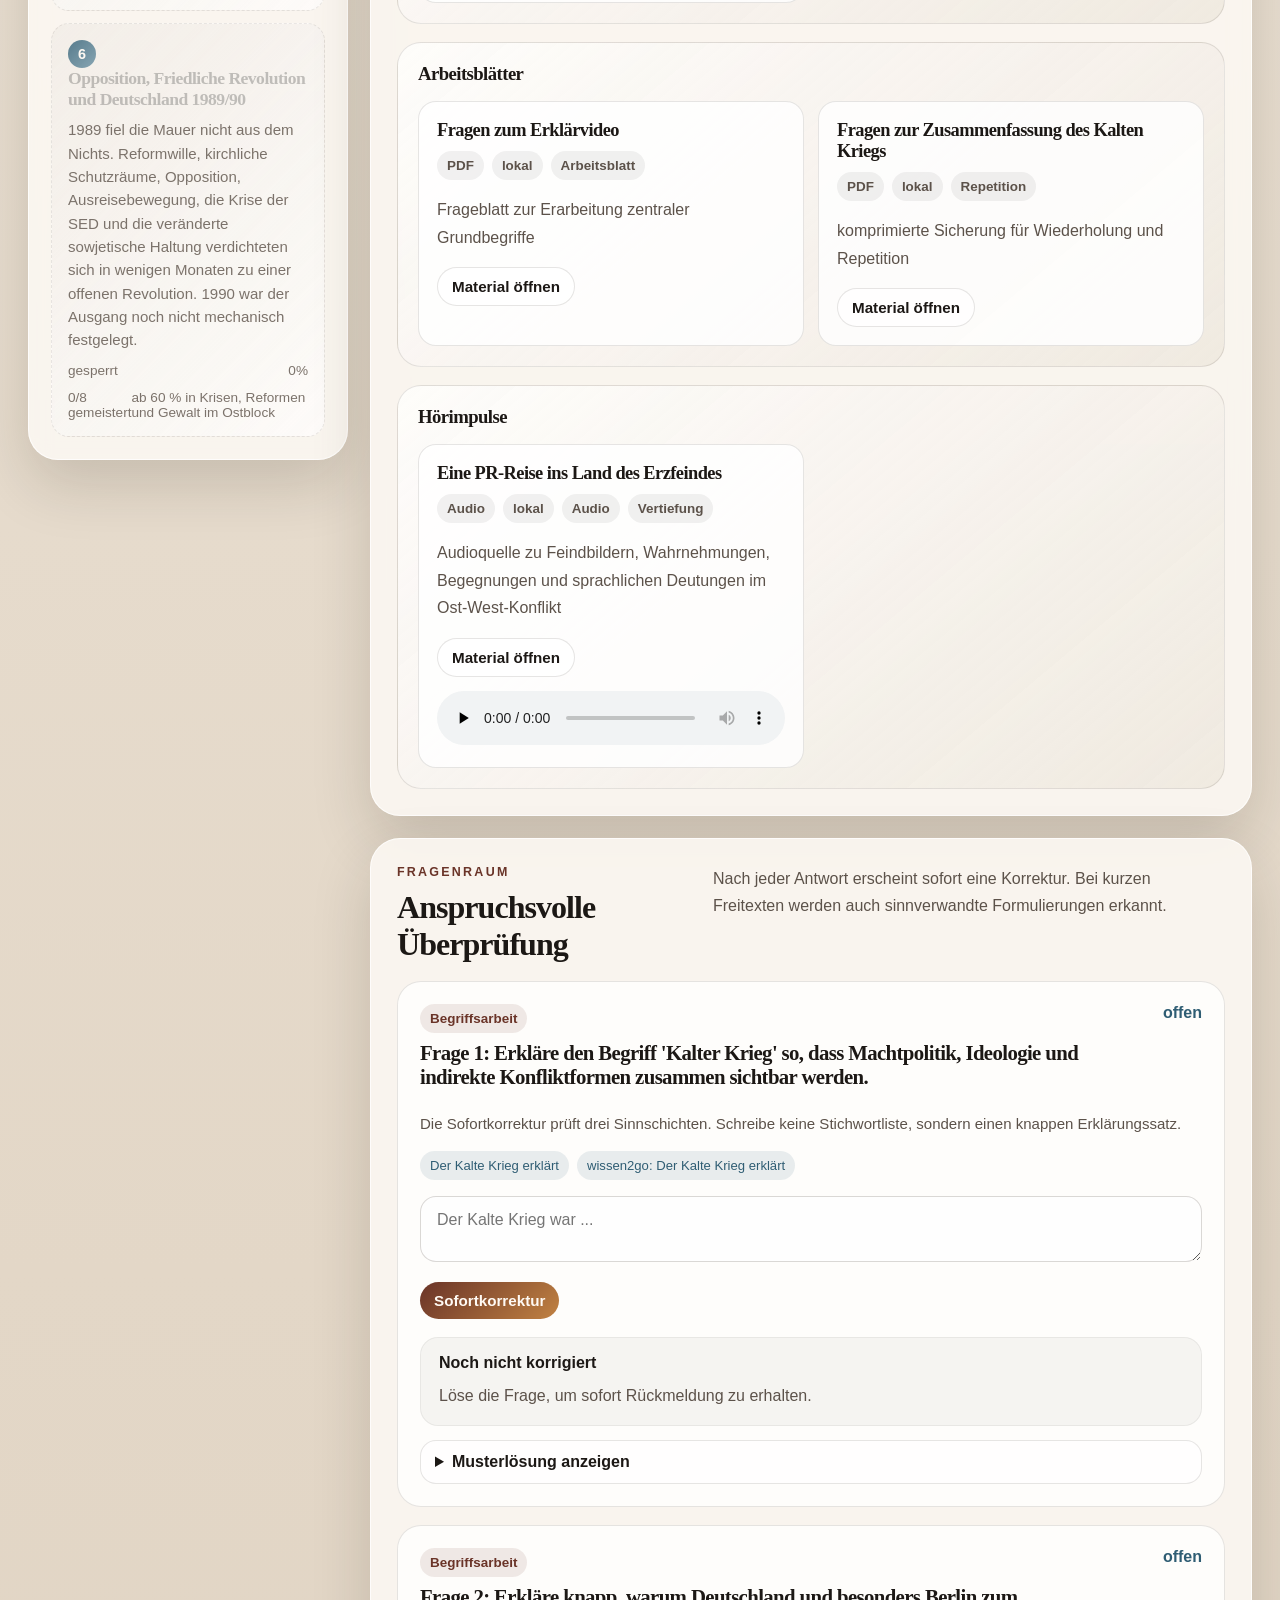
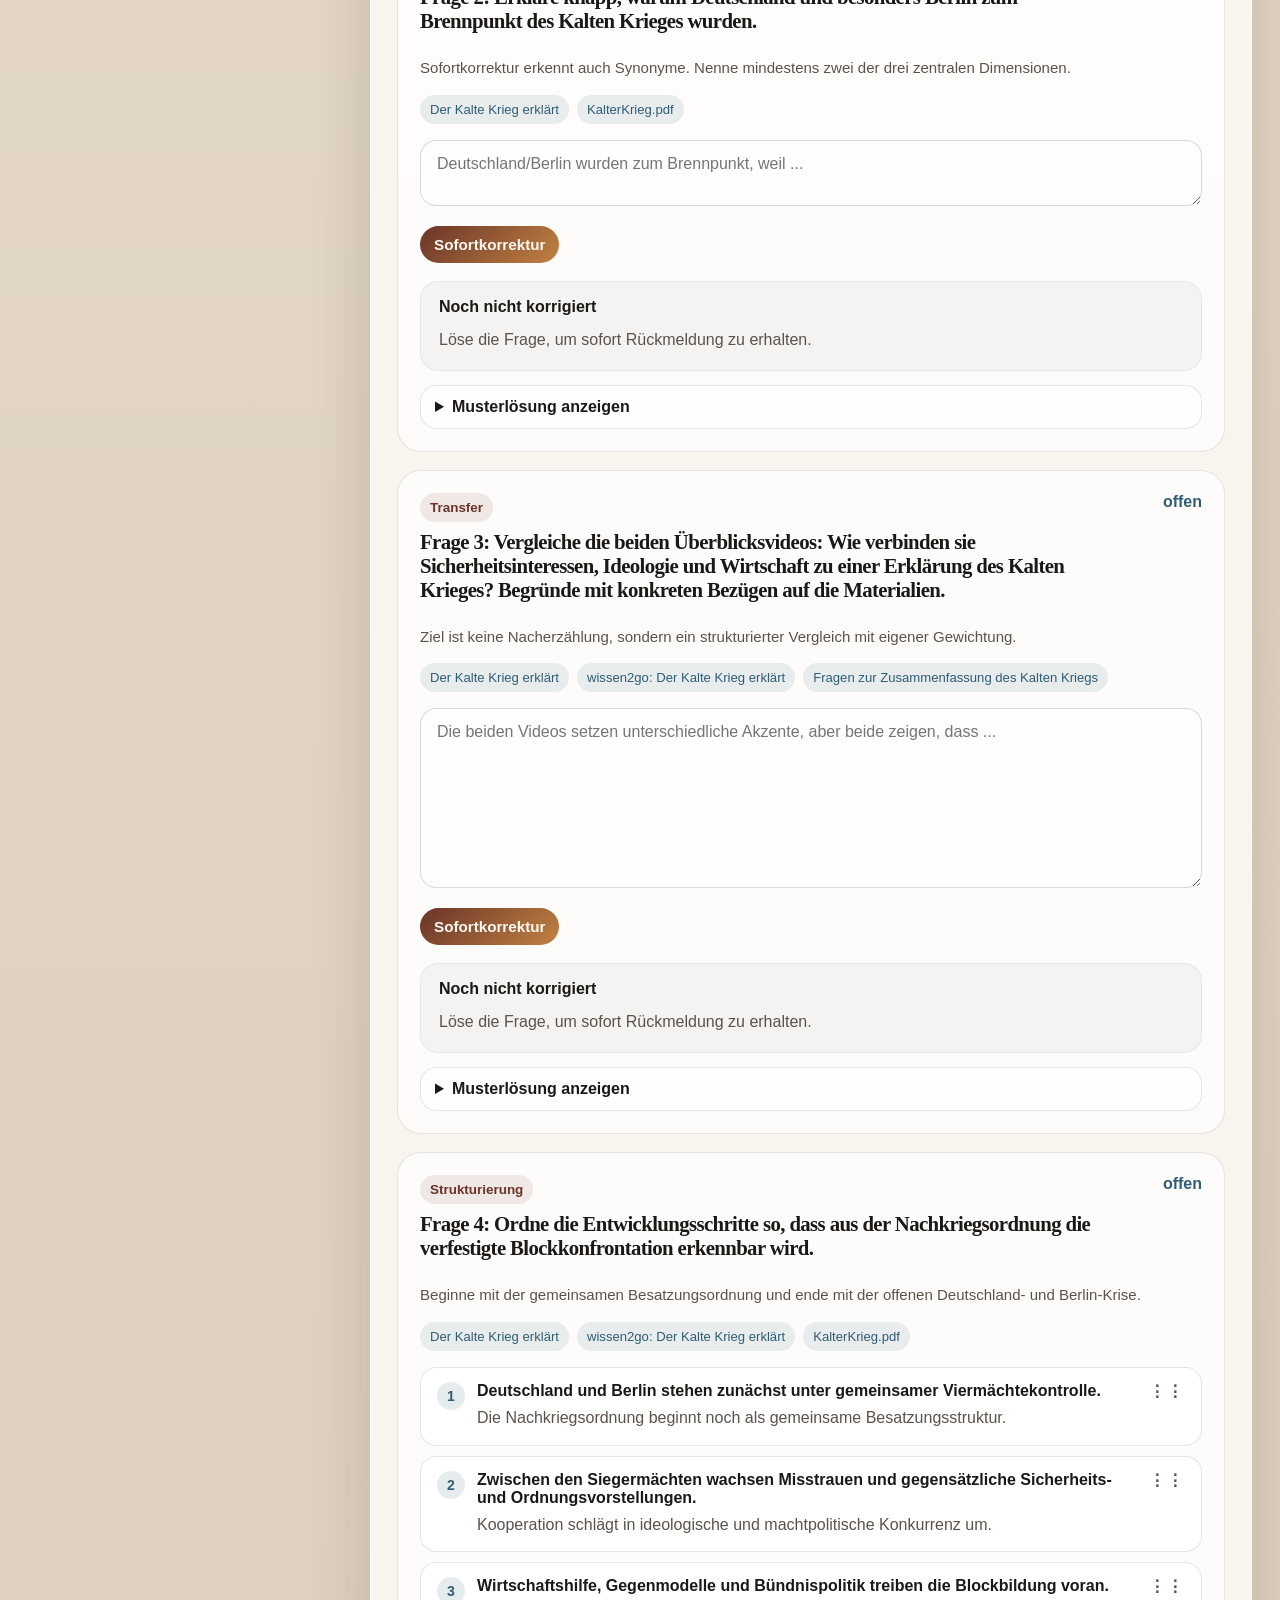
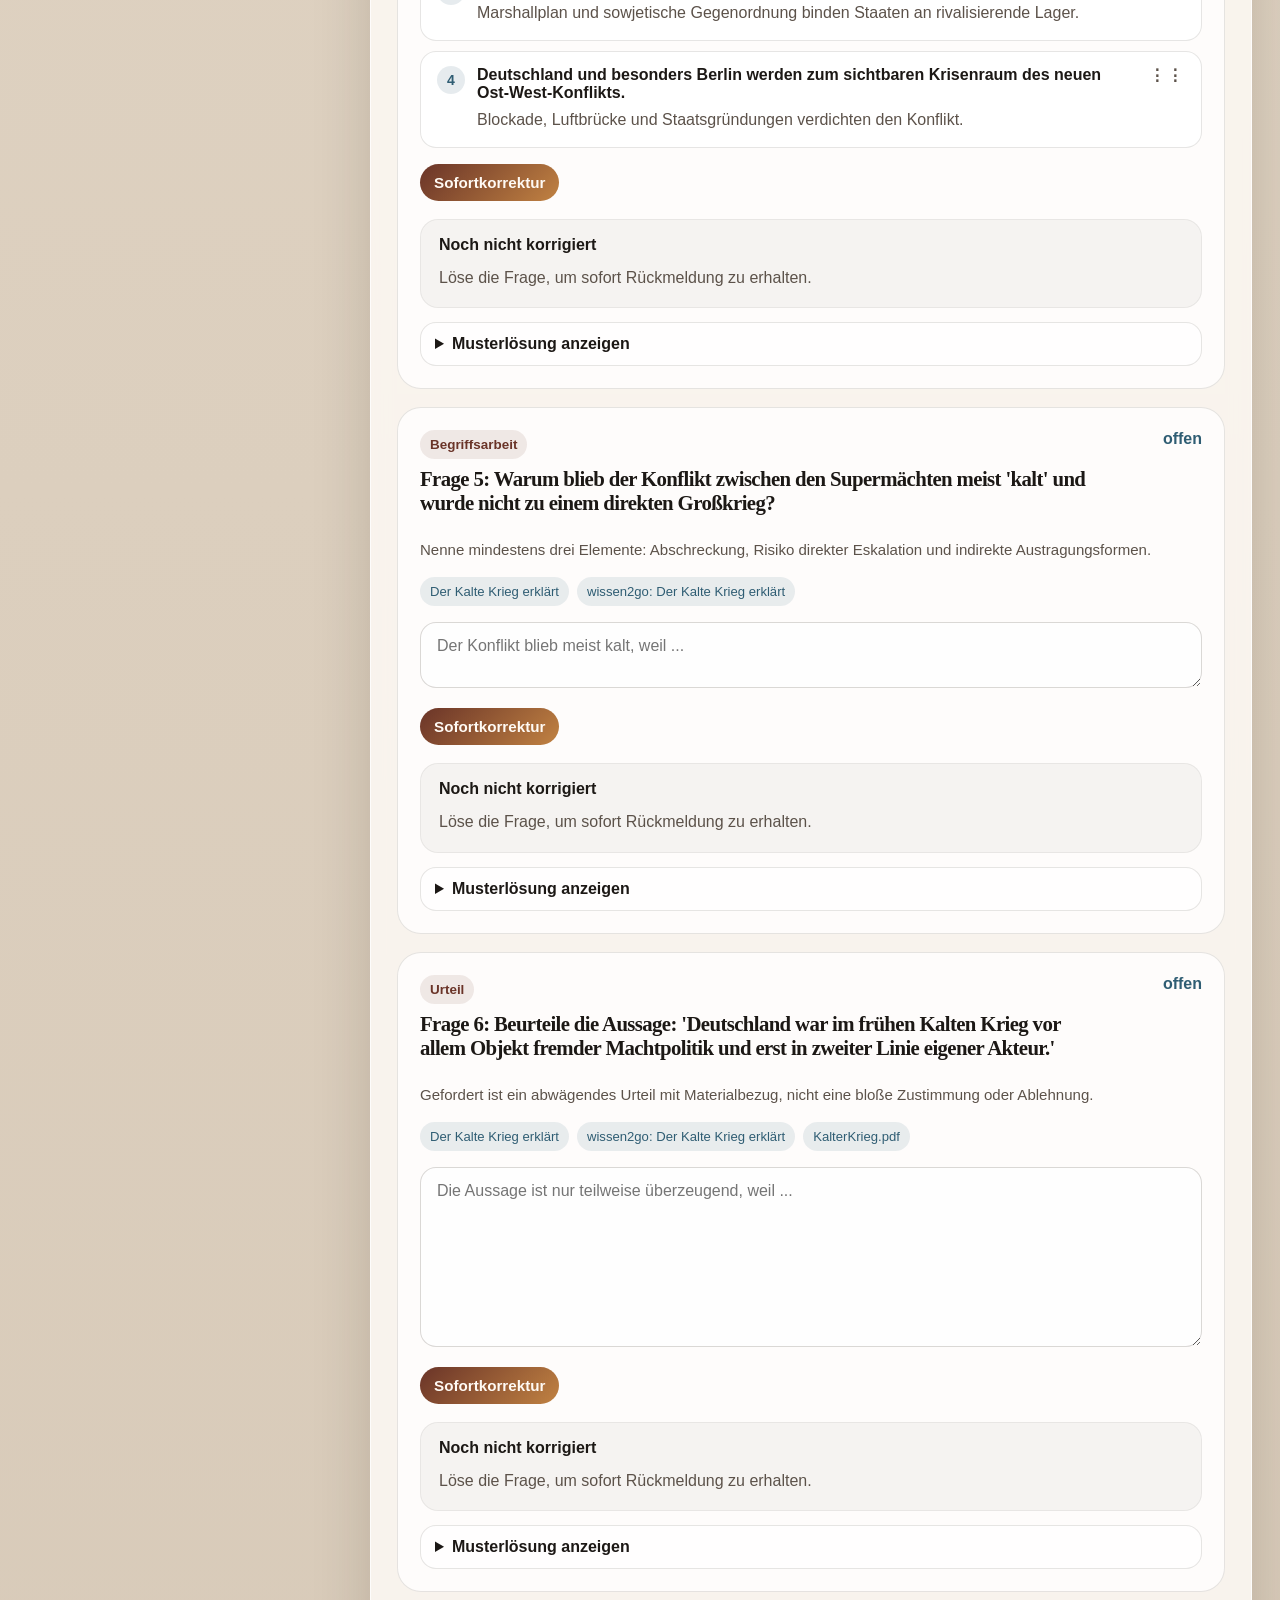
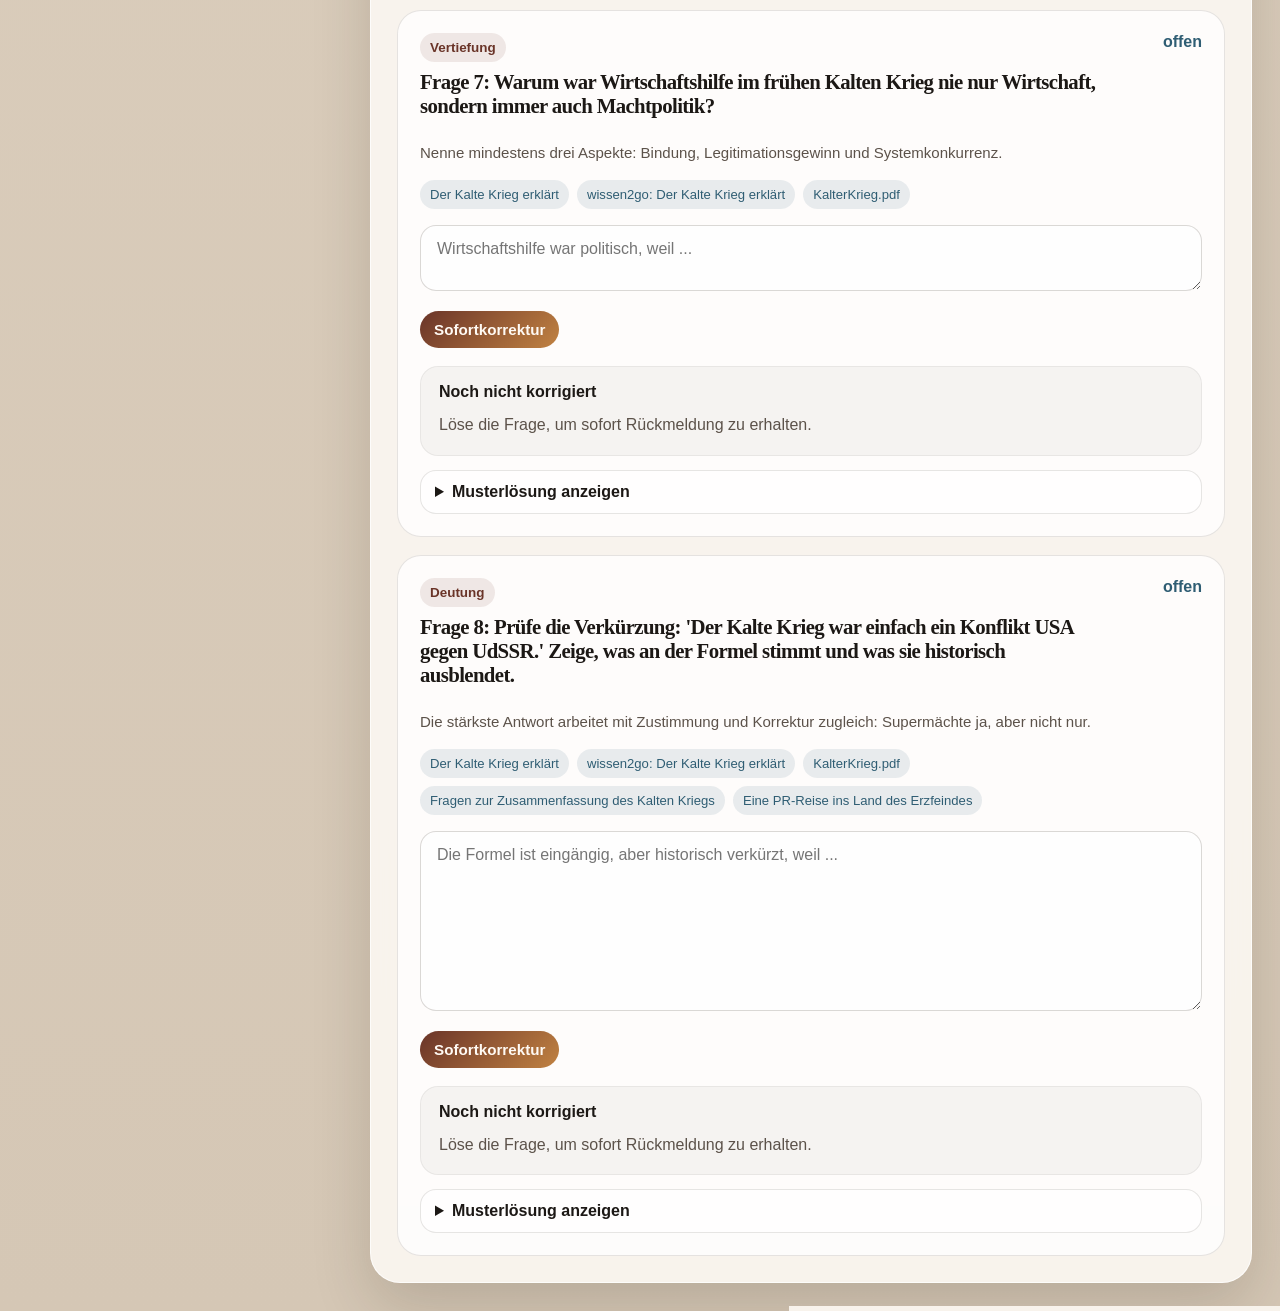
==== commit 8d667001: "Swap moderator visuals for historical imagery" ====
--- a/index.html
+++ b/index.html
@@ -24,7 +24,7 @@
     />
     <meta name="twitter:image" content="assets/social-preview.svg" />
     <link rel="icon" type="image/svg+xml" href="assets/favicon.svg" />
-    <link rel="stylesheet" href="styles.css?v=20260407f" />
+    <link rel="stylesheet" href="styles.css?v=20260407g" />
   </head>
   <body>
     <div class="page-shell">
@@ -141,7 +141,7 @@
       </div>
     </div>
 
-    <script src="data.js?v=20260407f"></script>
-    <script src="app.js?v=20260407f"></script>
+    <script src="data.js?v=20260407g"></script>
+    <script src="app.js?v=20260407g"></script>
   </body>
 </html>
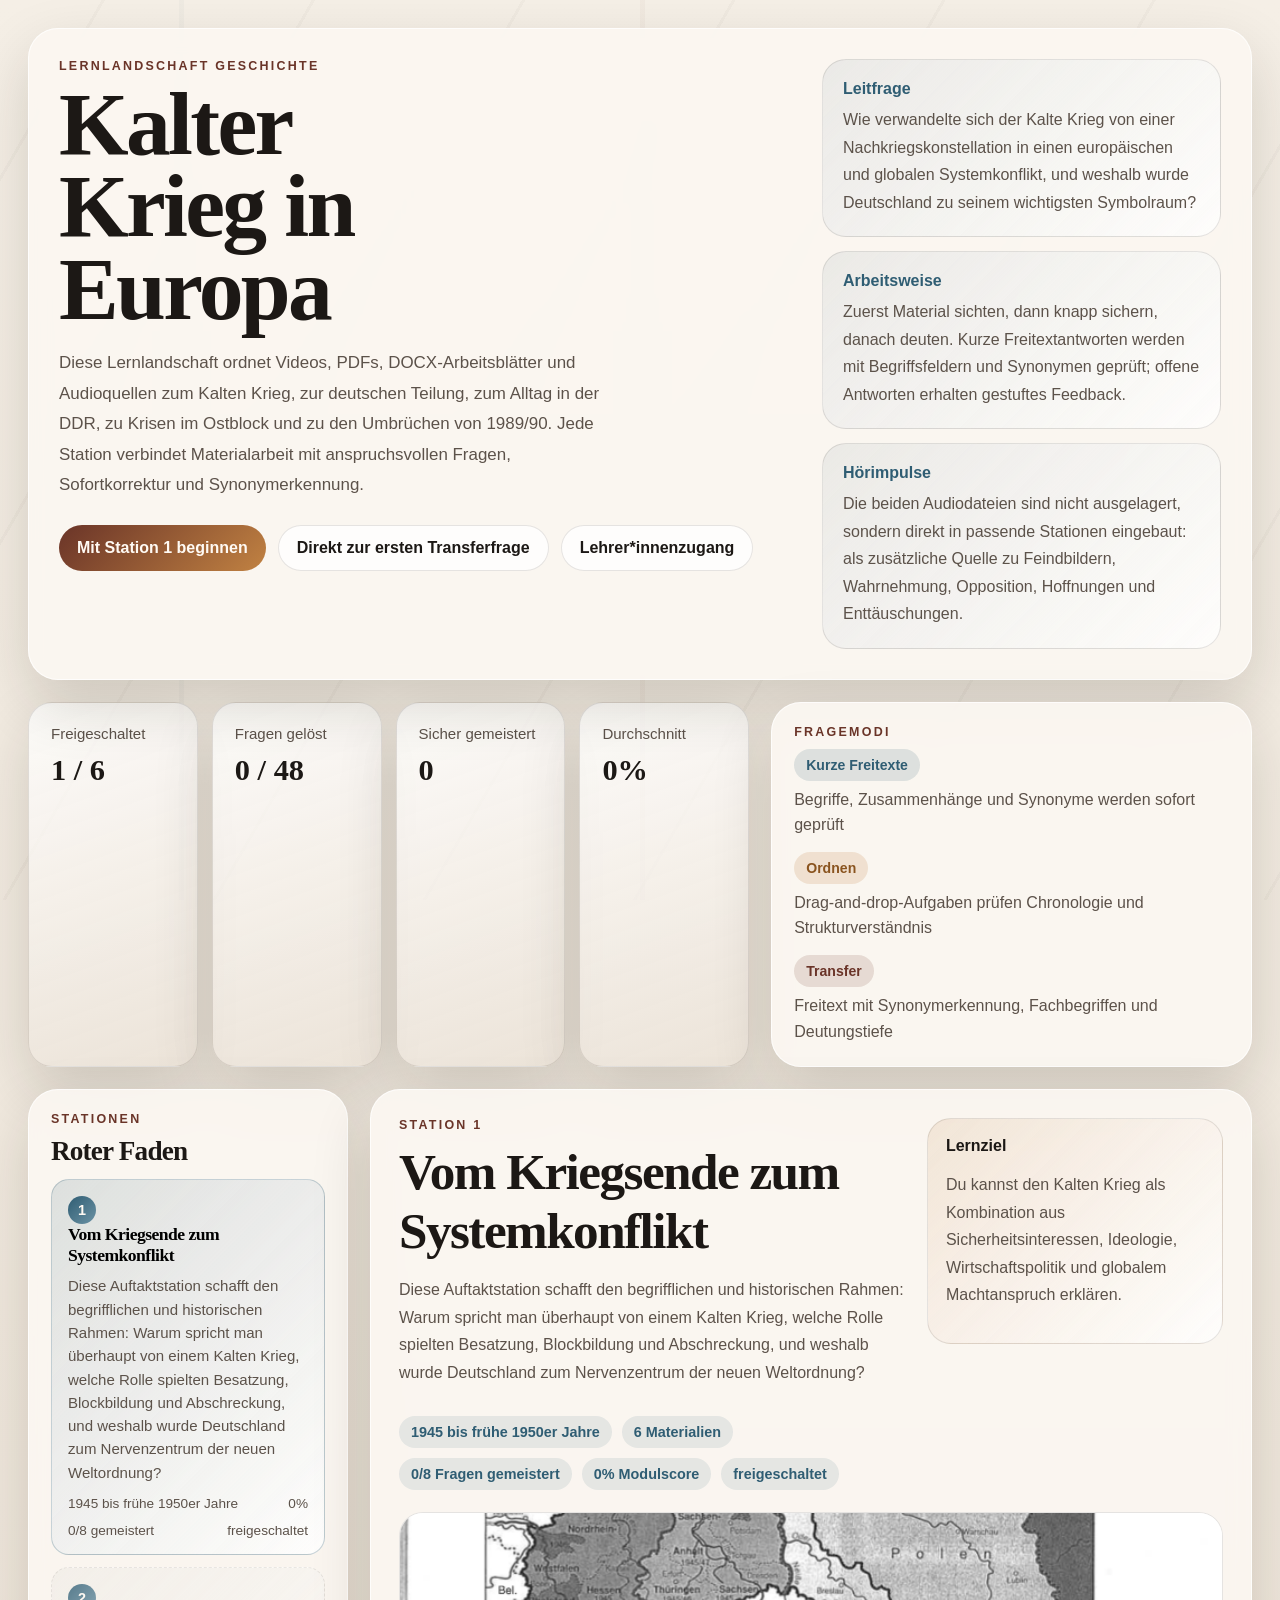
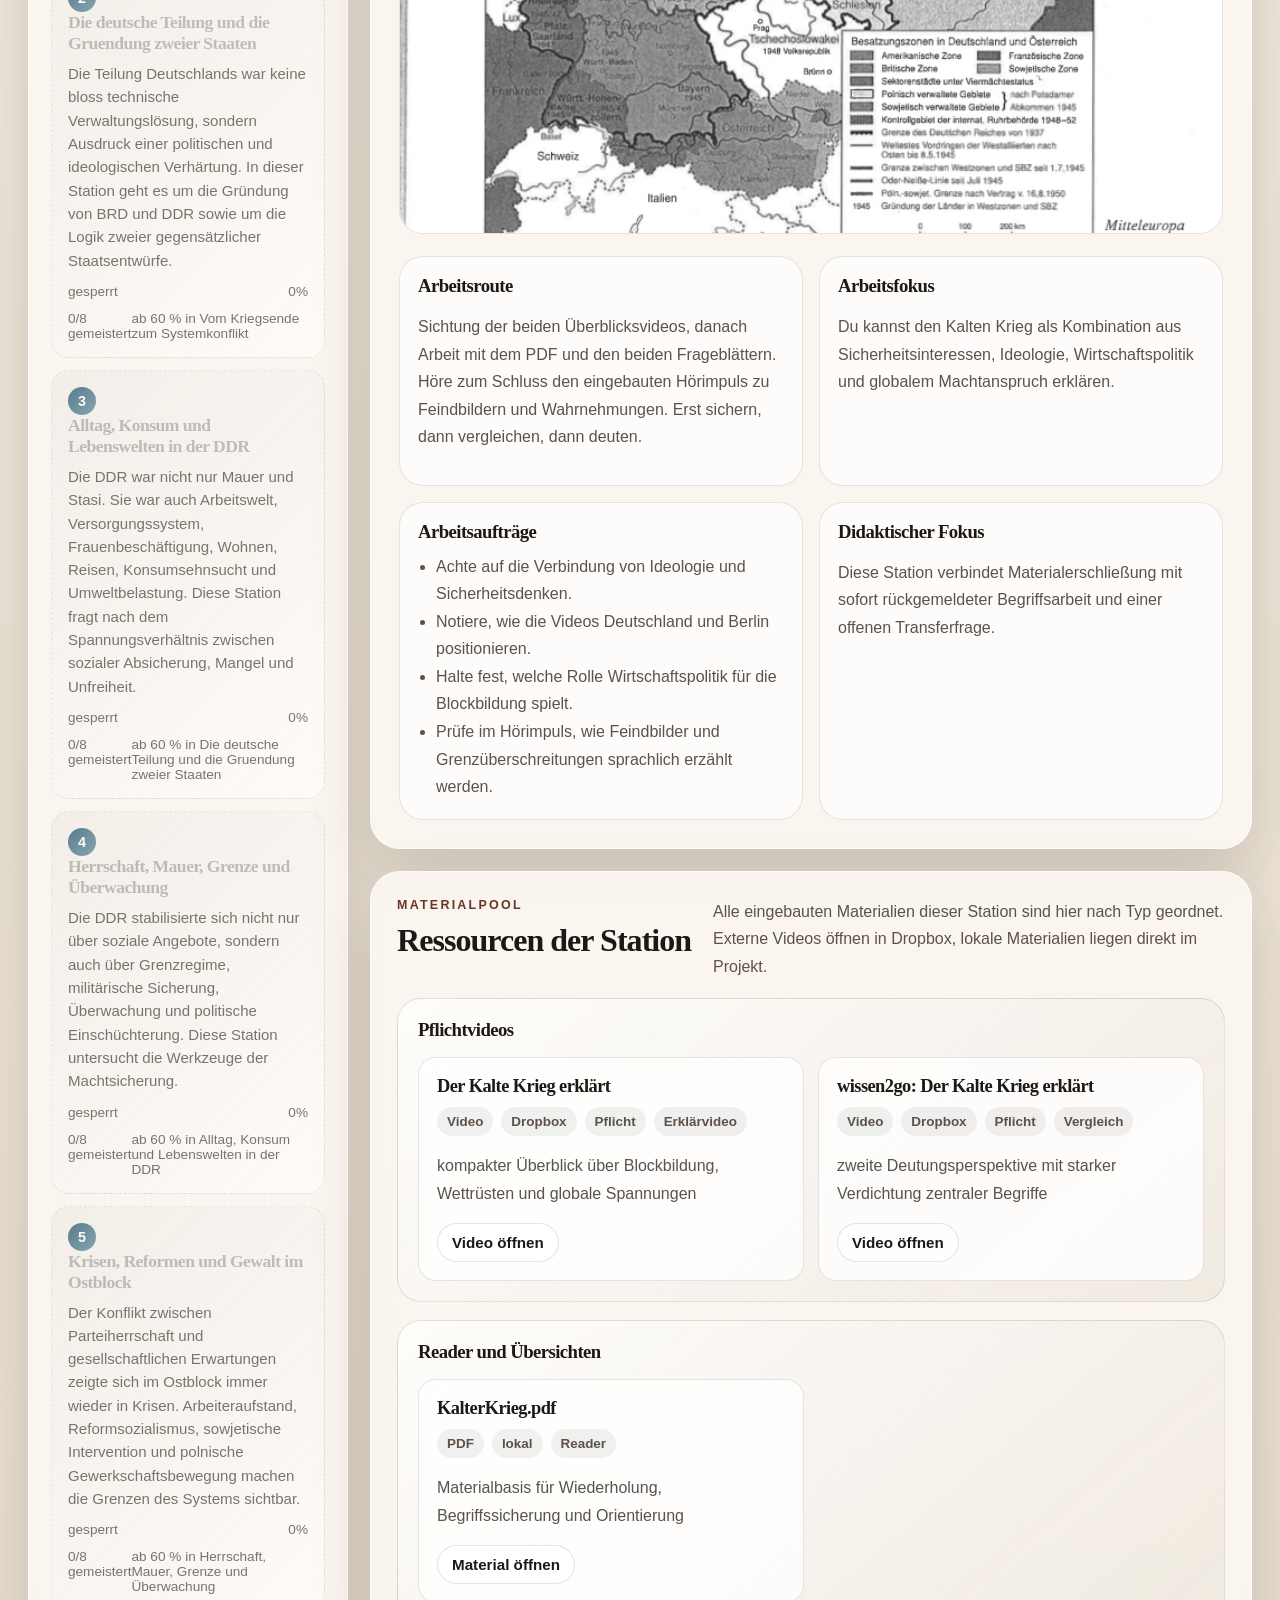
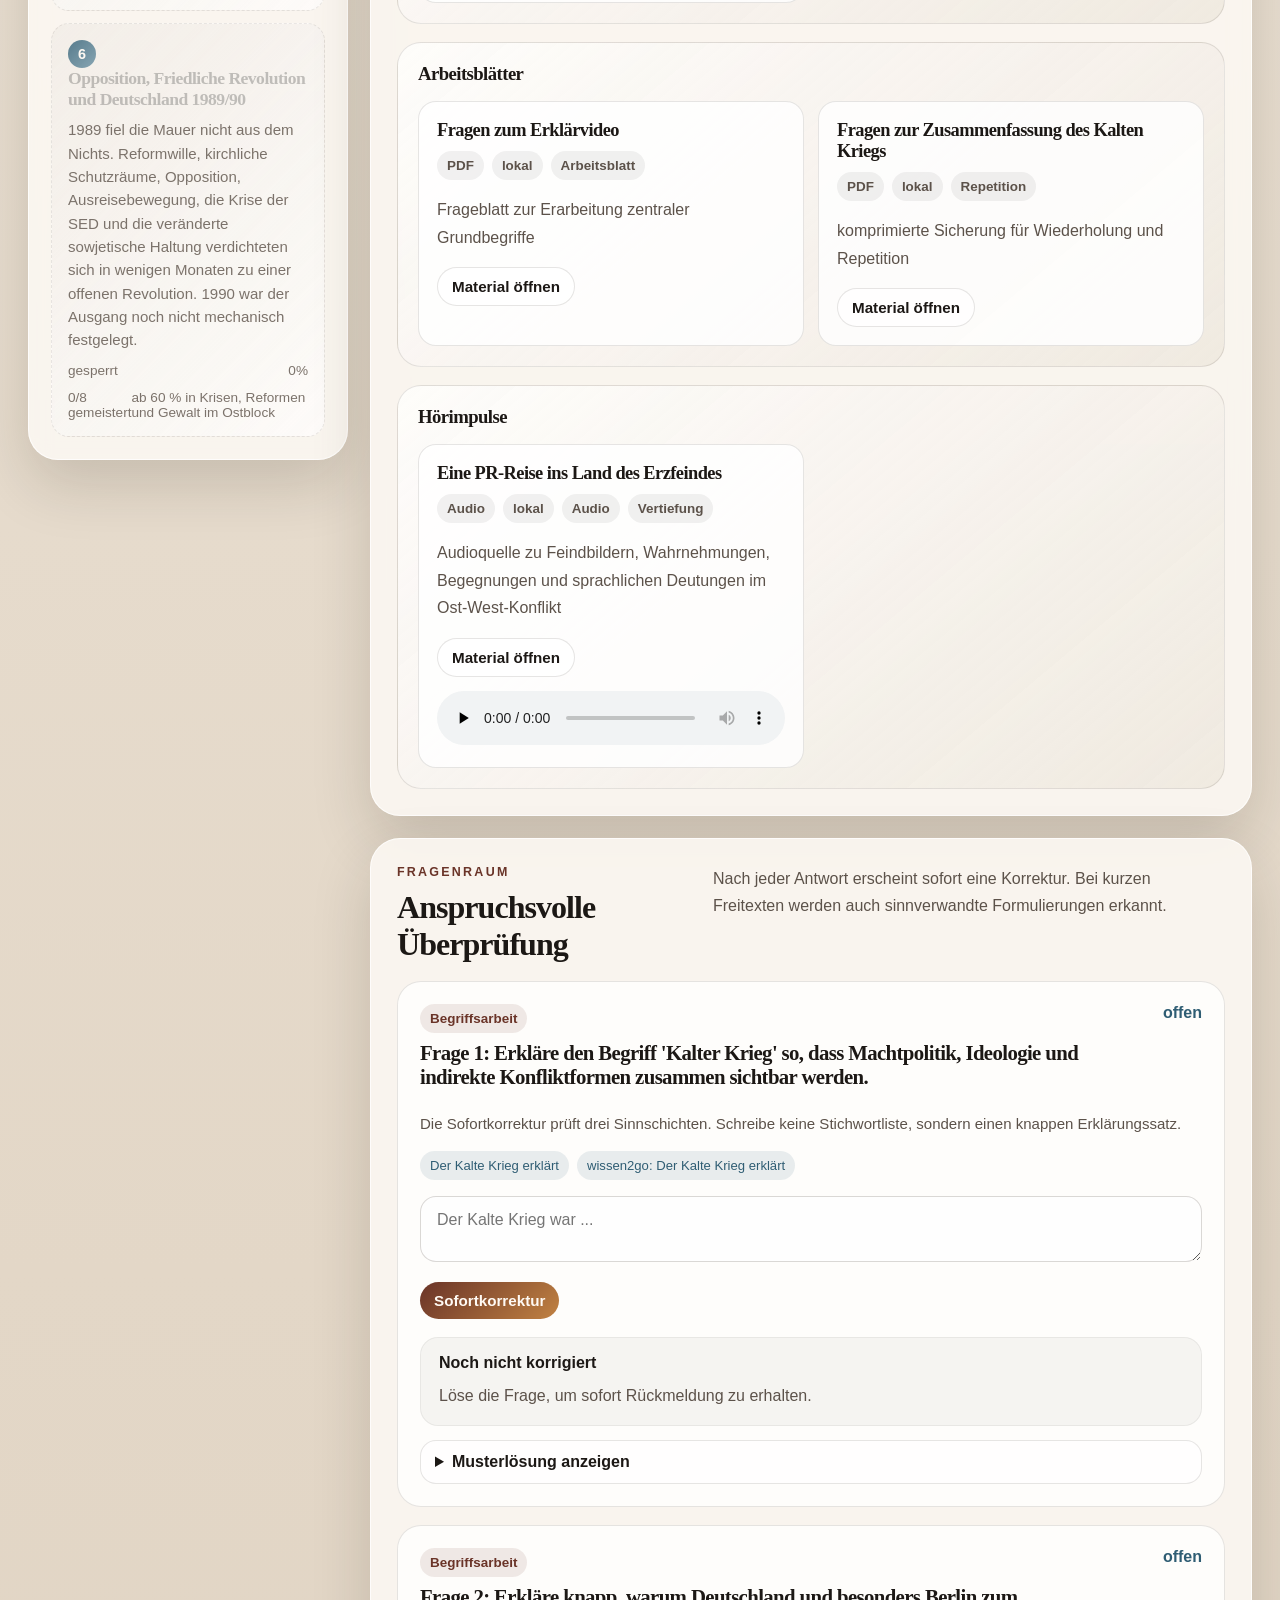
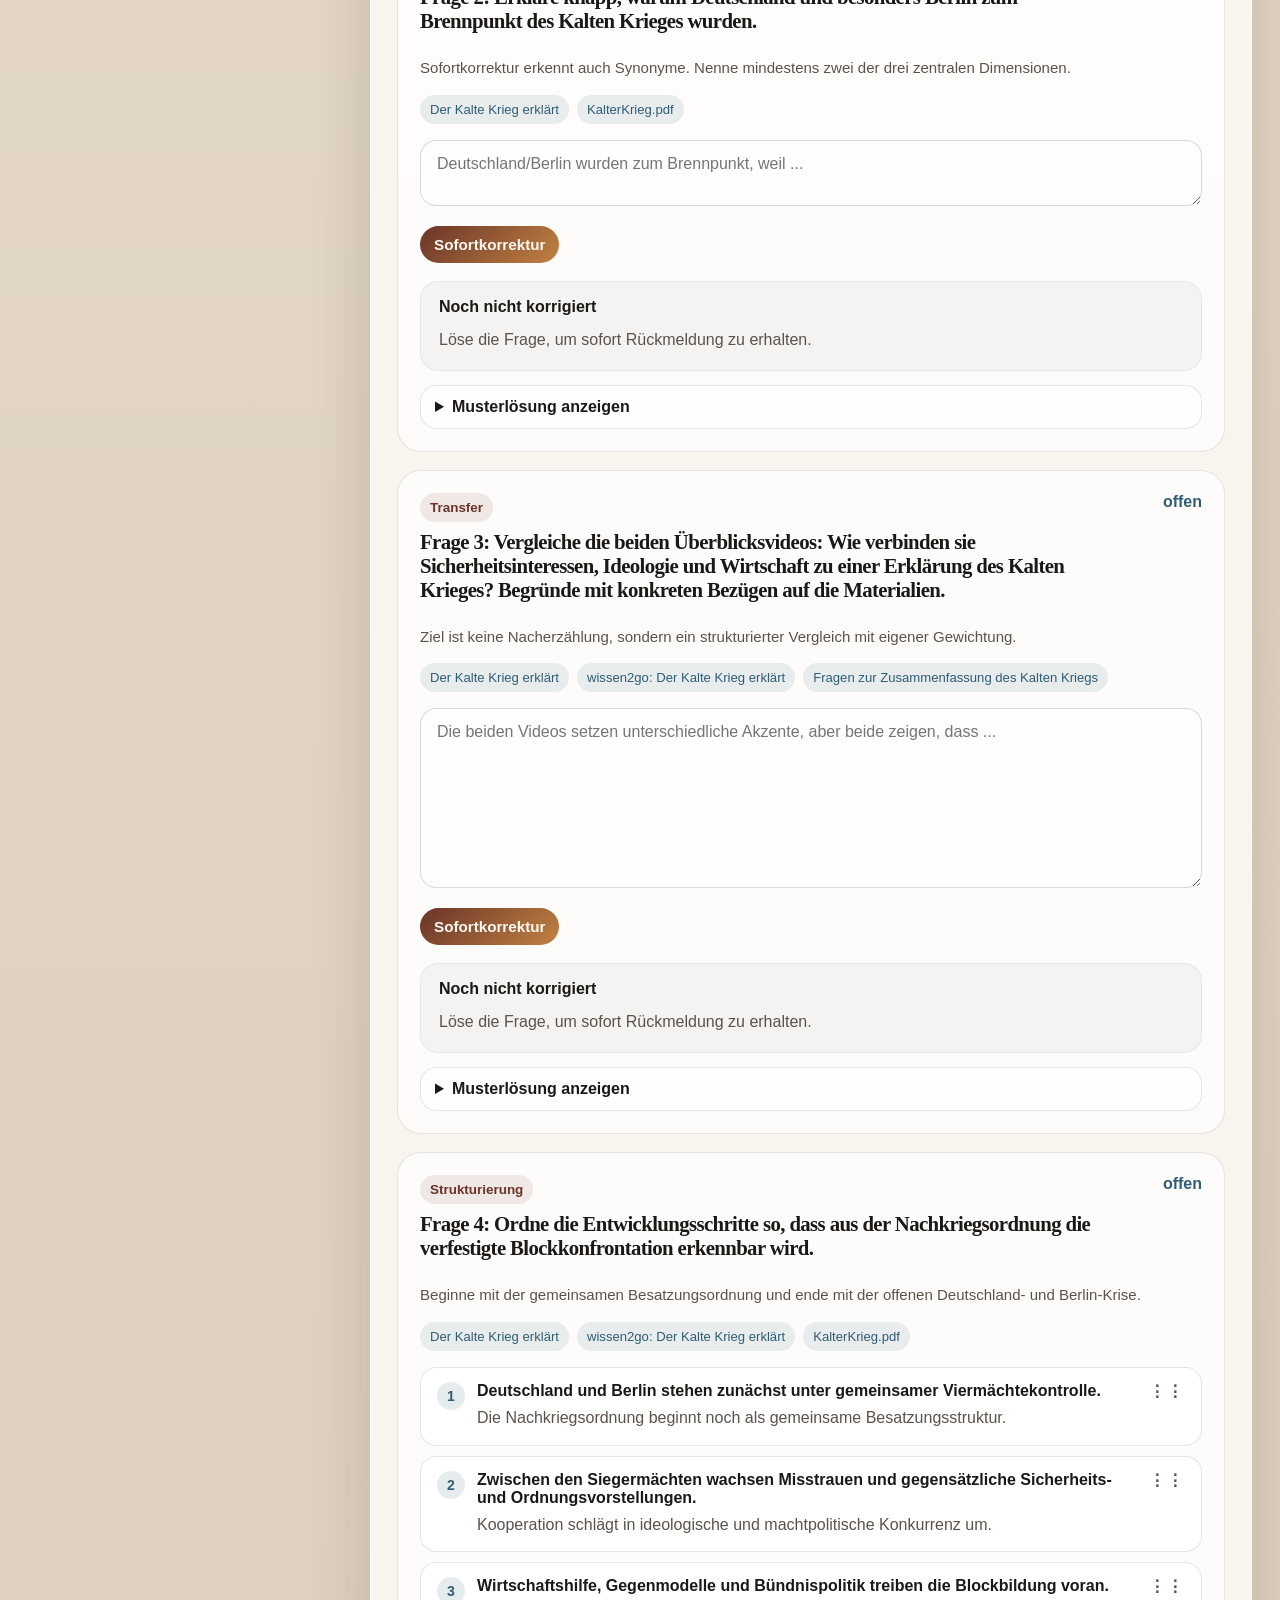
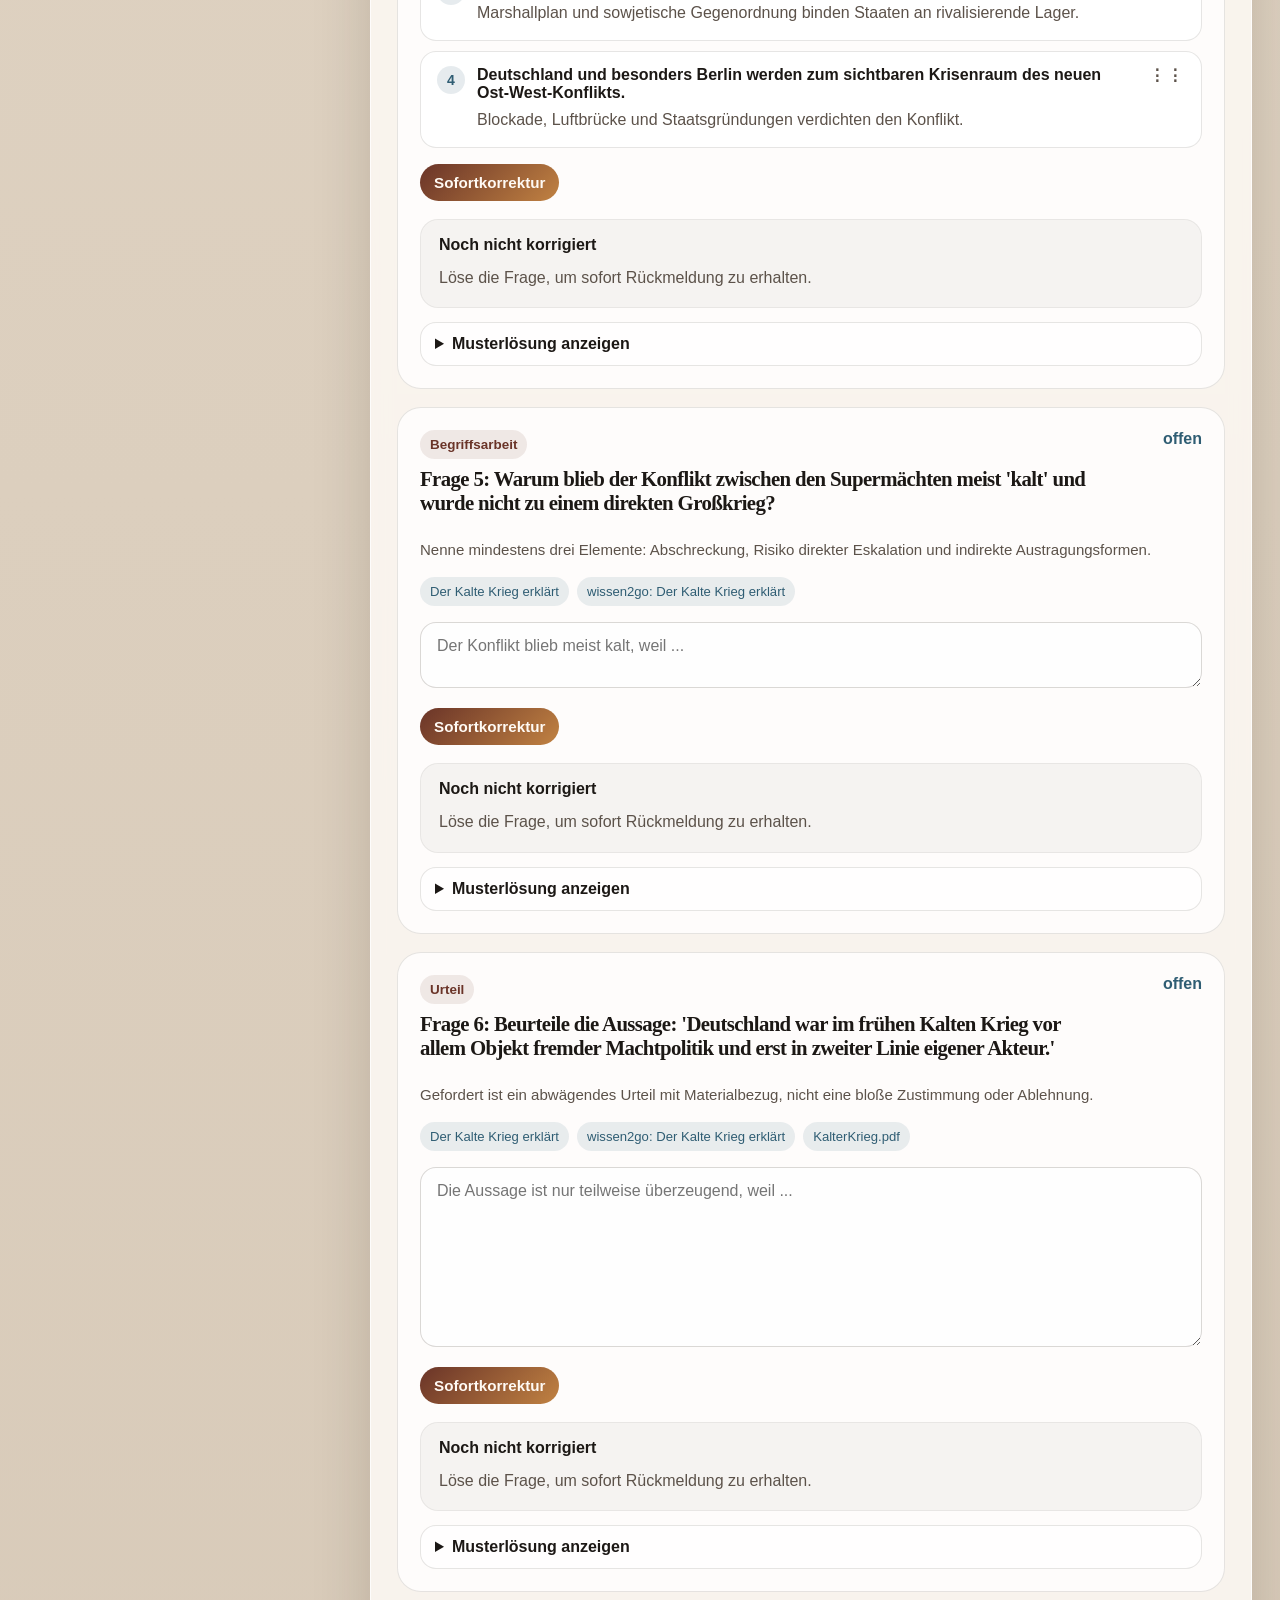
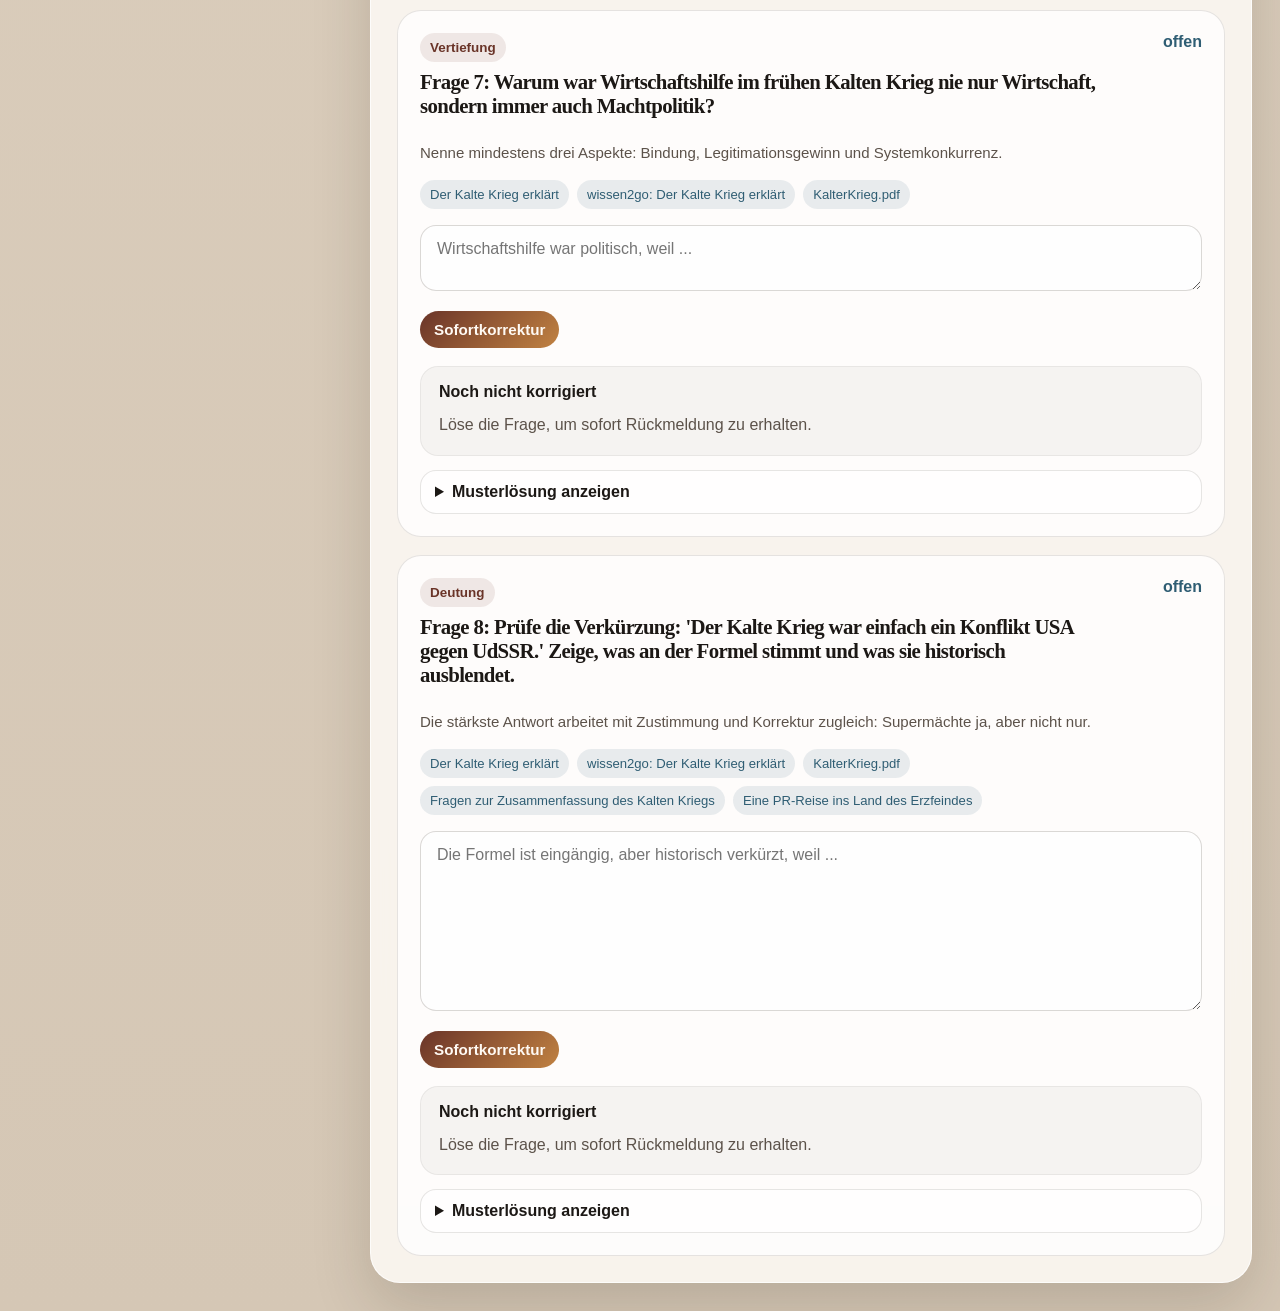
==== commit 725623f4: "Replace three weak module images" ====
--- a/index.html
+++ b/index.html
@@ -24,7 +24,7 @@
     />
     <meta name="twitter:image" content="assets/social-preview.svg" />
     <link rel="icon" type="image/svg+xml" href="assets/favicon.svg" />
-    <link rel="stylesheet" href="styles.css?v=20260407g" />
+    <link rel="stylesheet" href="styles.css?v=20260407h" />
   </head>
   <body>
     <div class="page-shell">
@@ -141,7 +141,7 @@
       </div>
     </div>
 
-    <script src="data.js?v=20260407g"></script>
-    <script src="app.js?v=20260407g"></script>
+    <script src="data.js?v=20260407h"></script>
+    <script src="app.js?v=20260407h"></script>
   </body>
 </html>
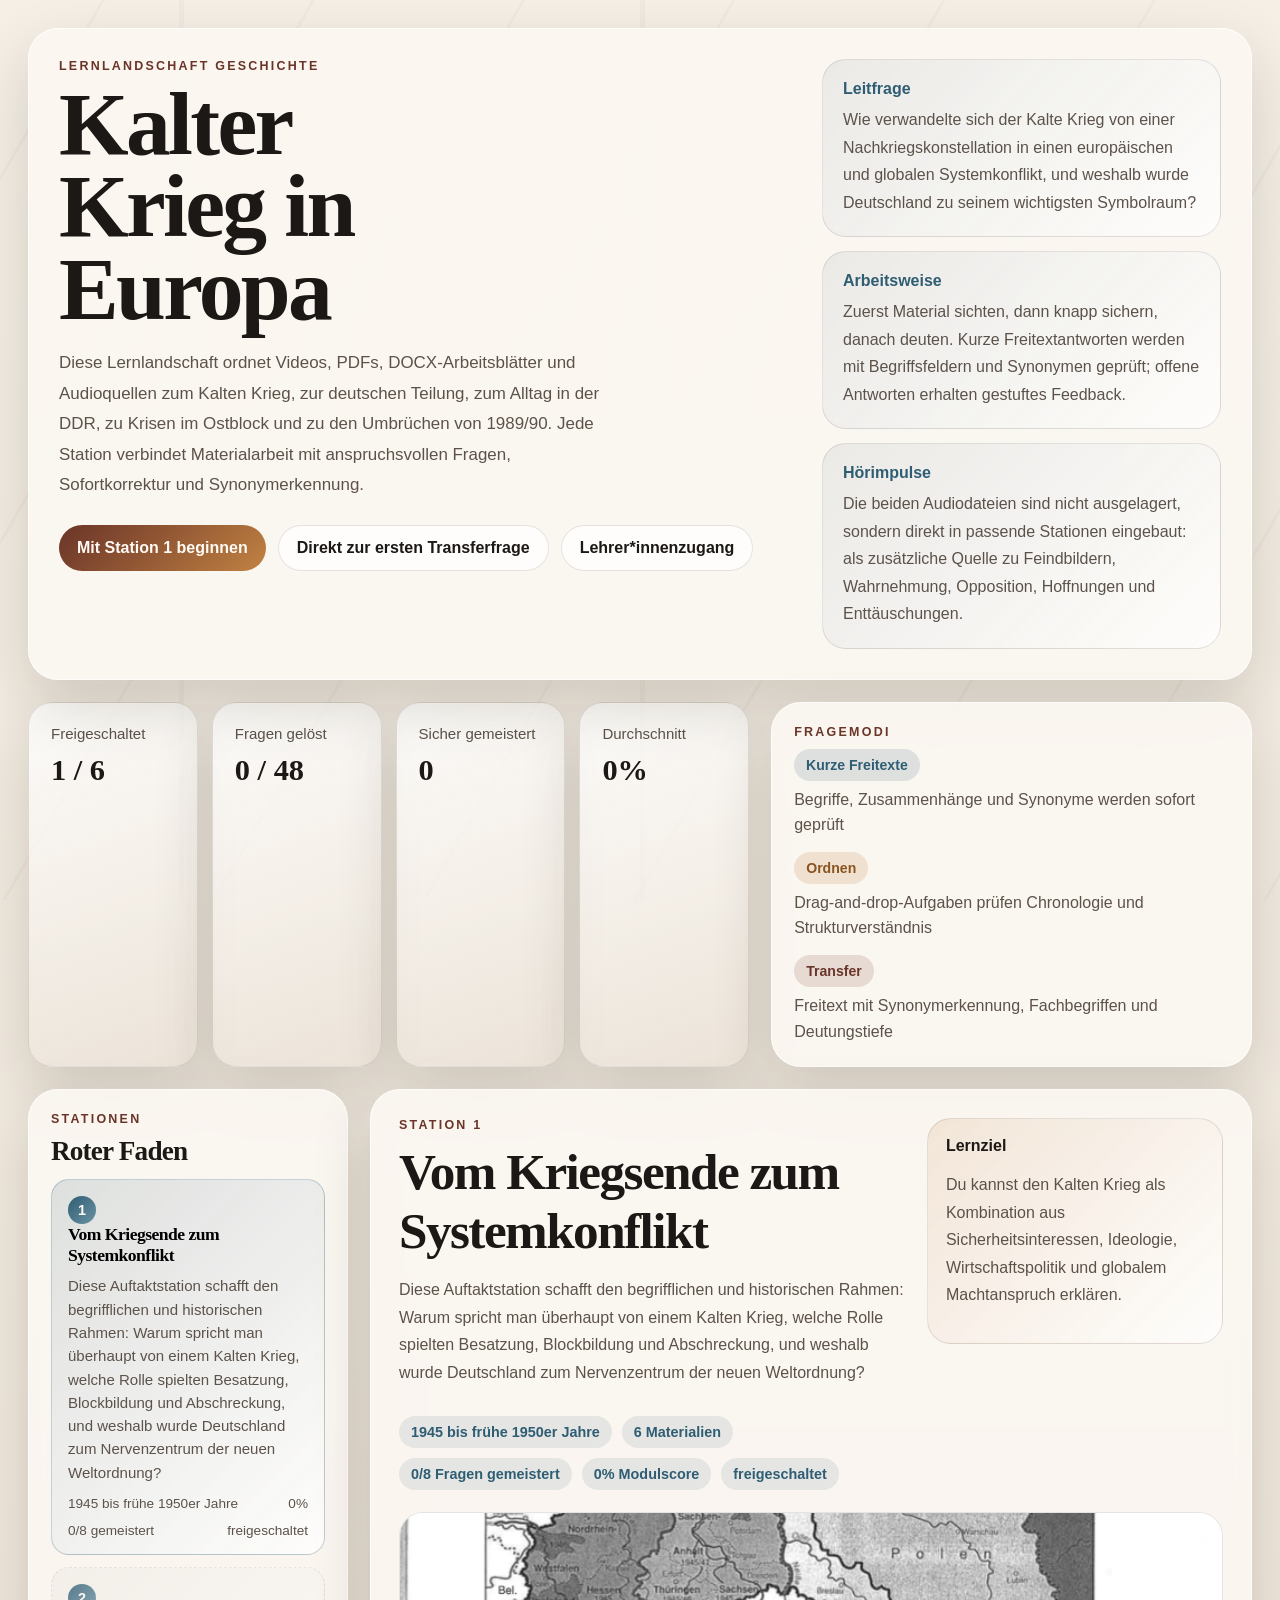
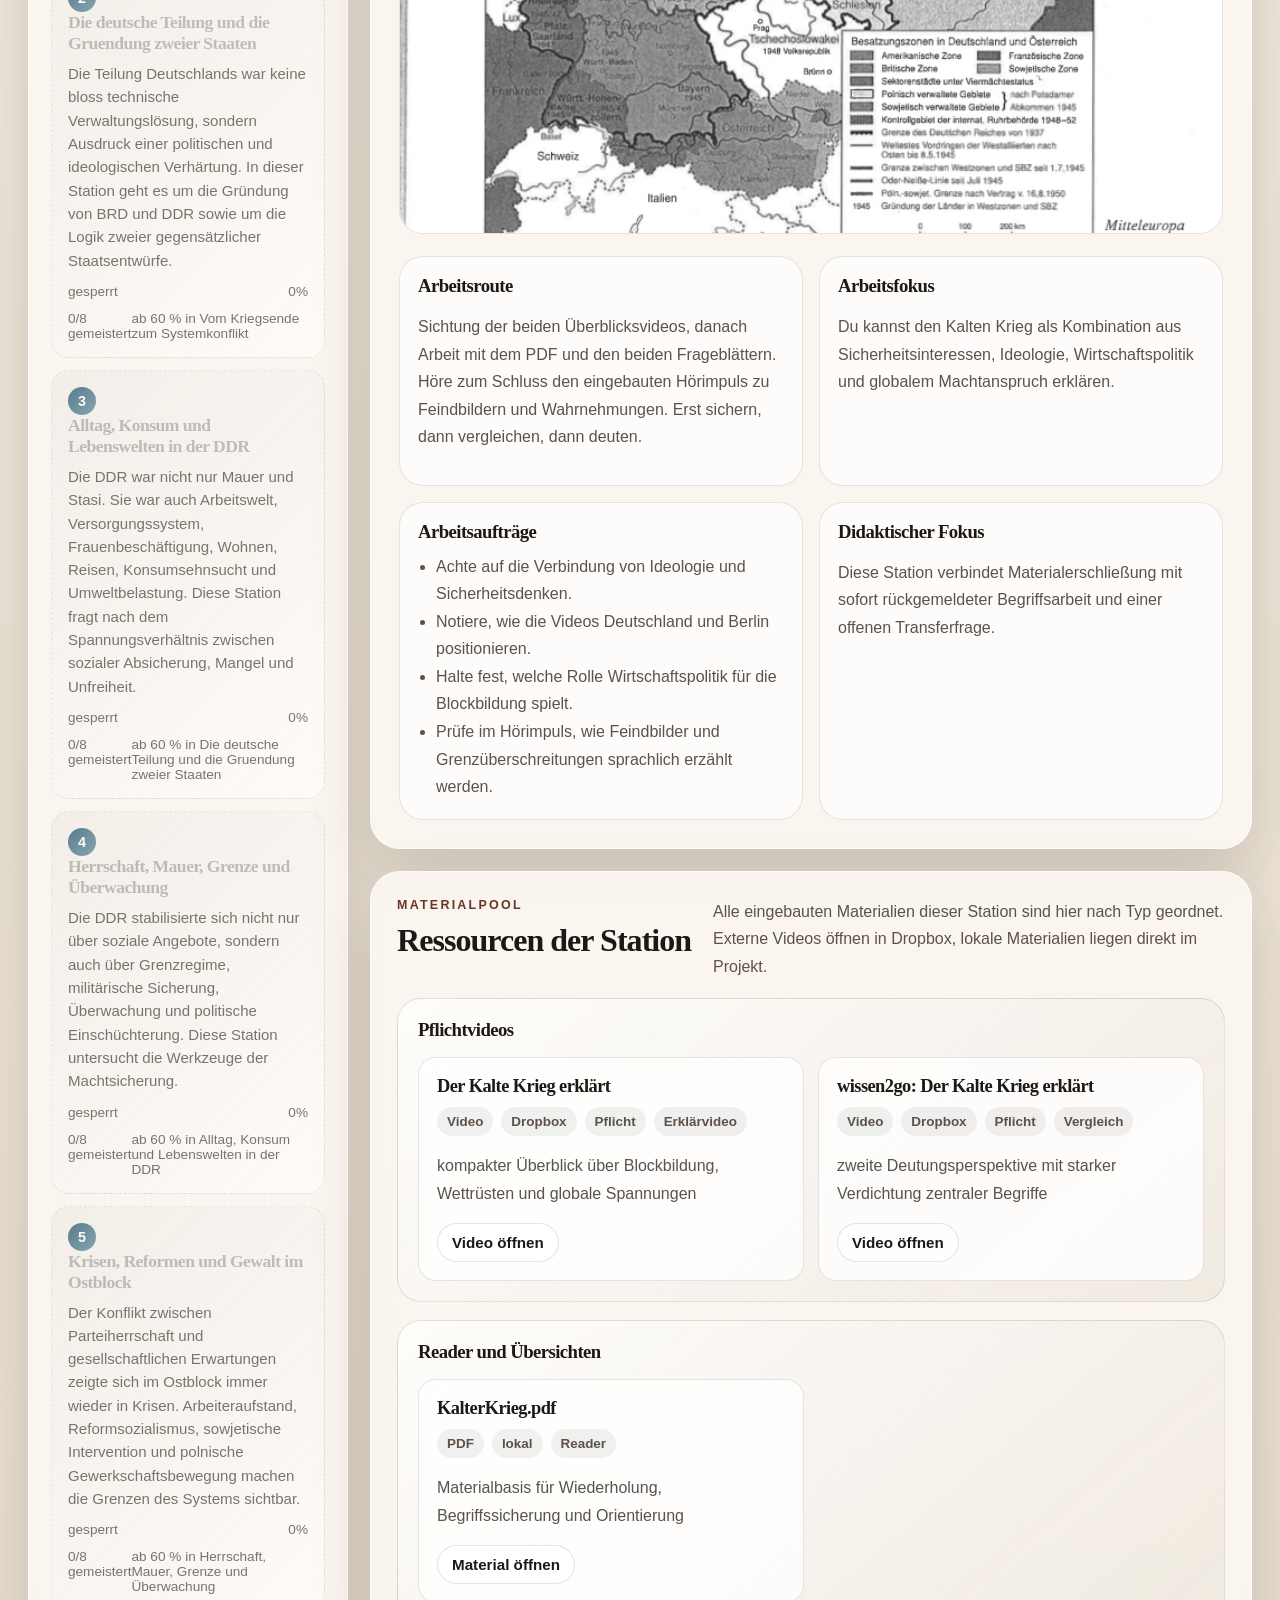
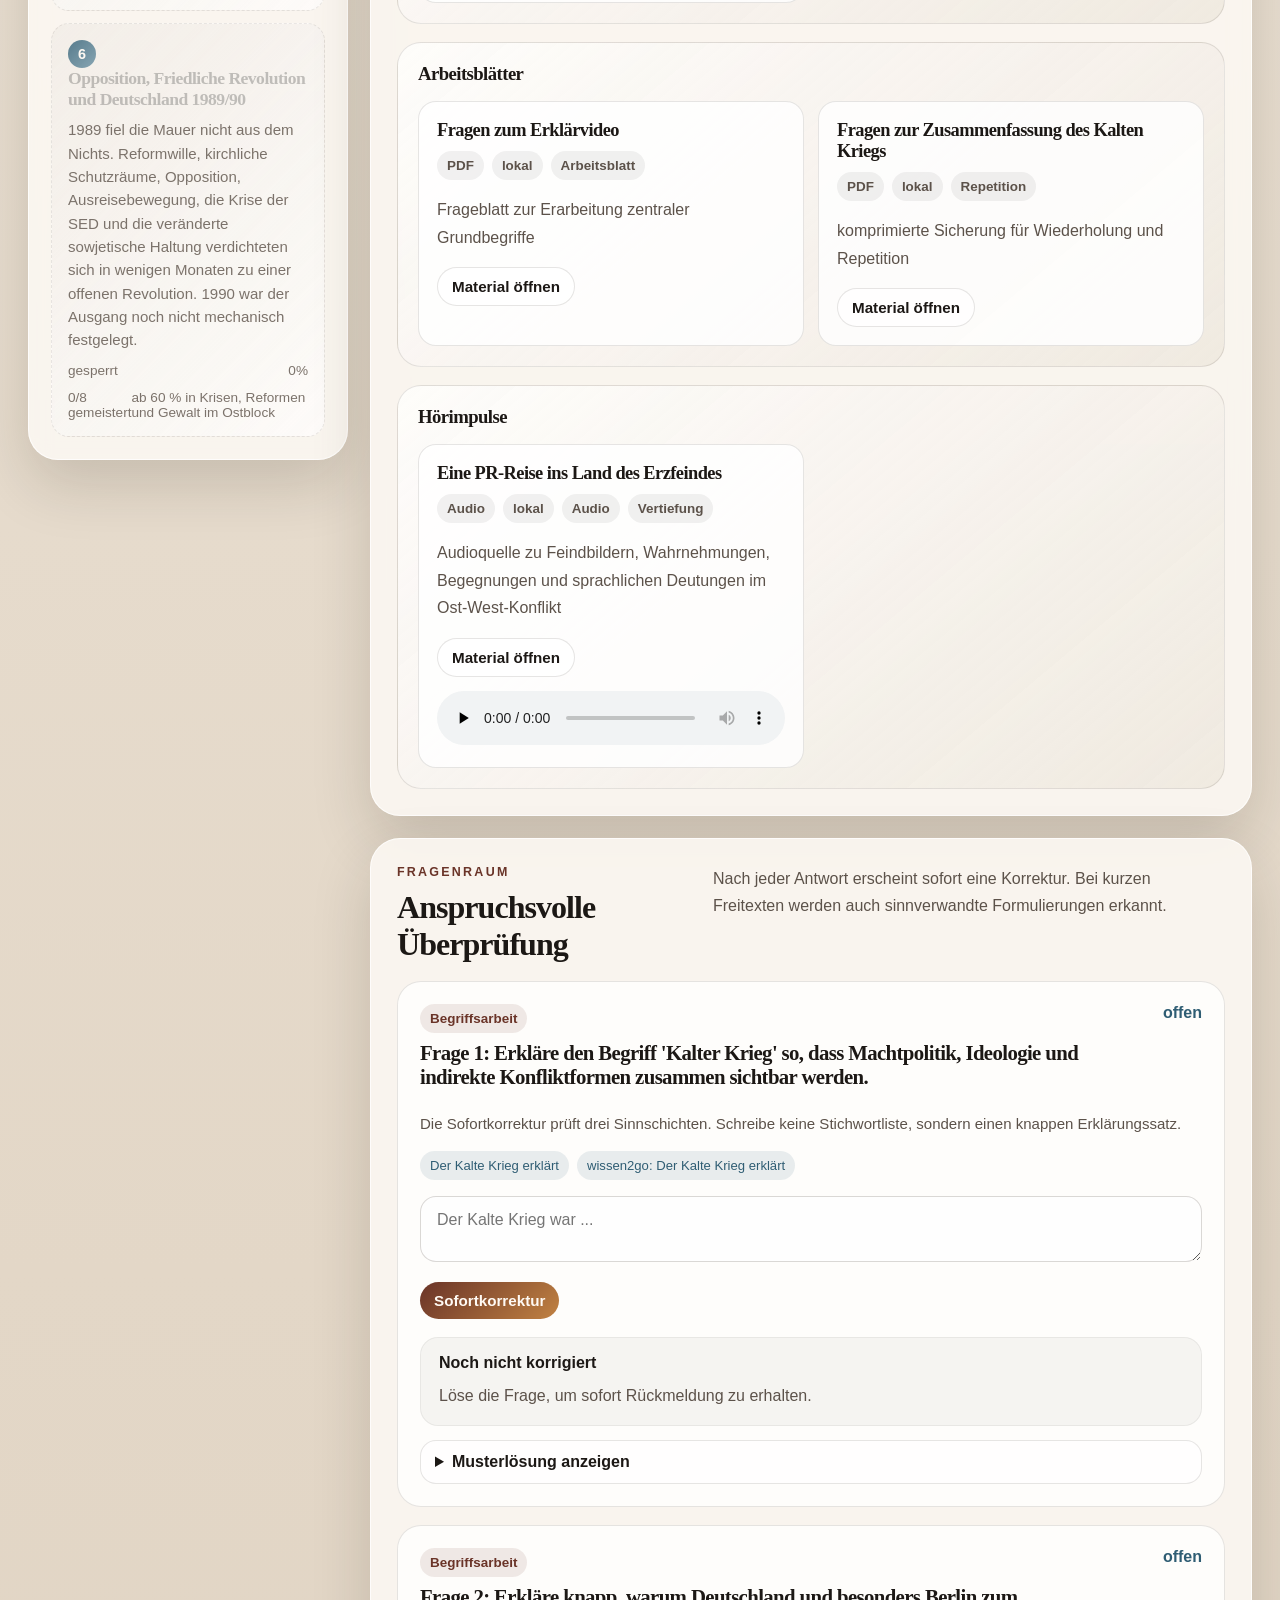
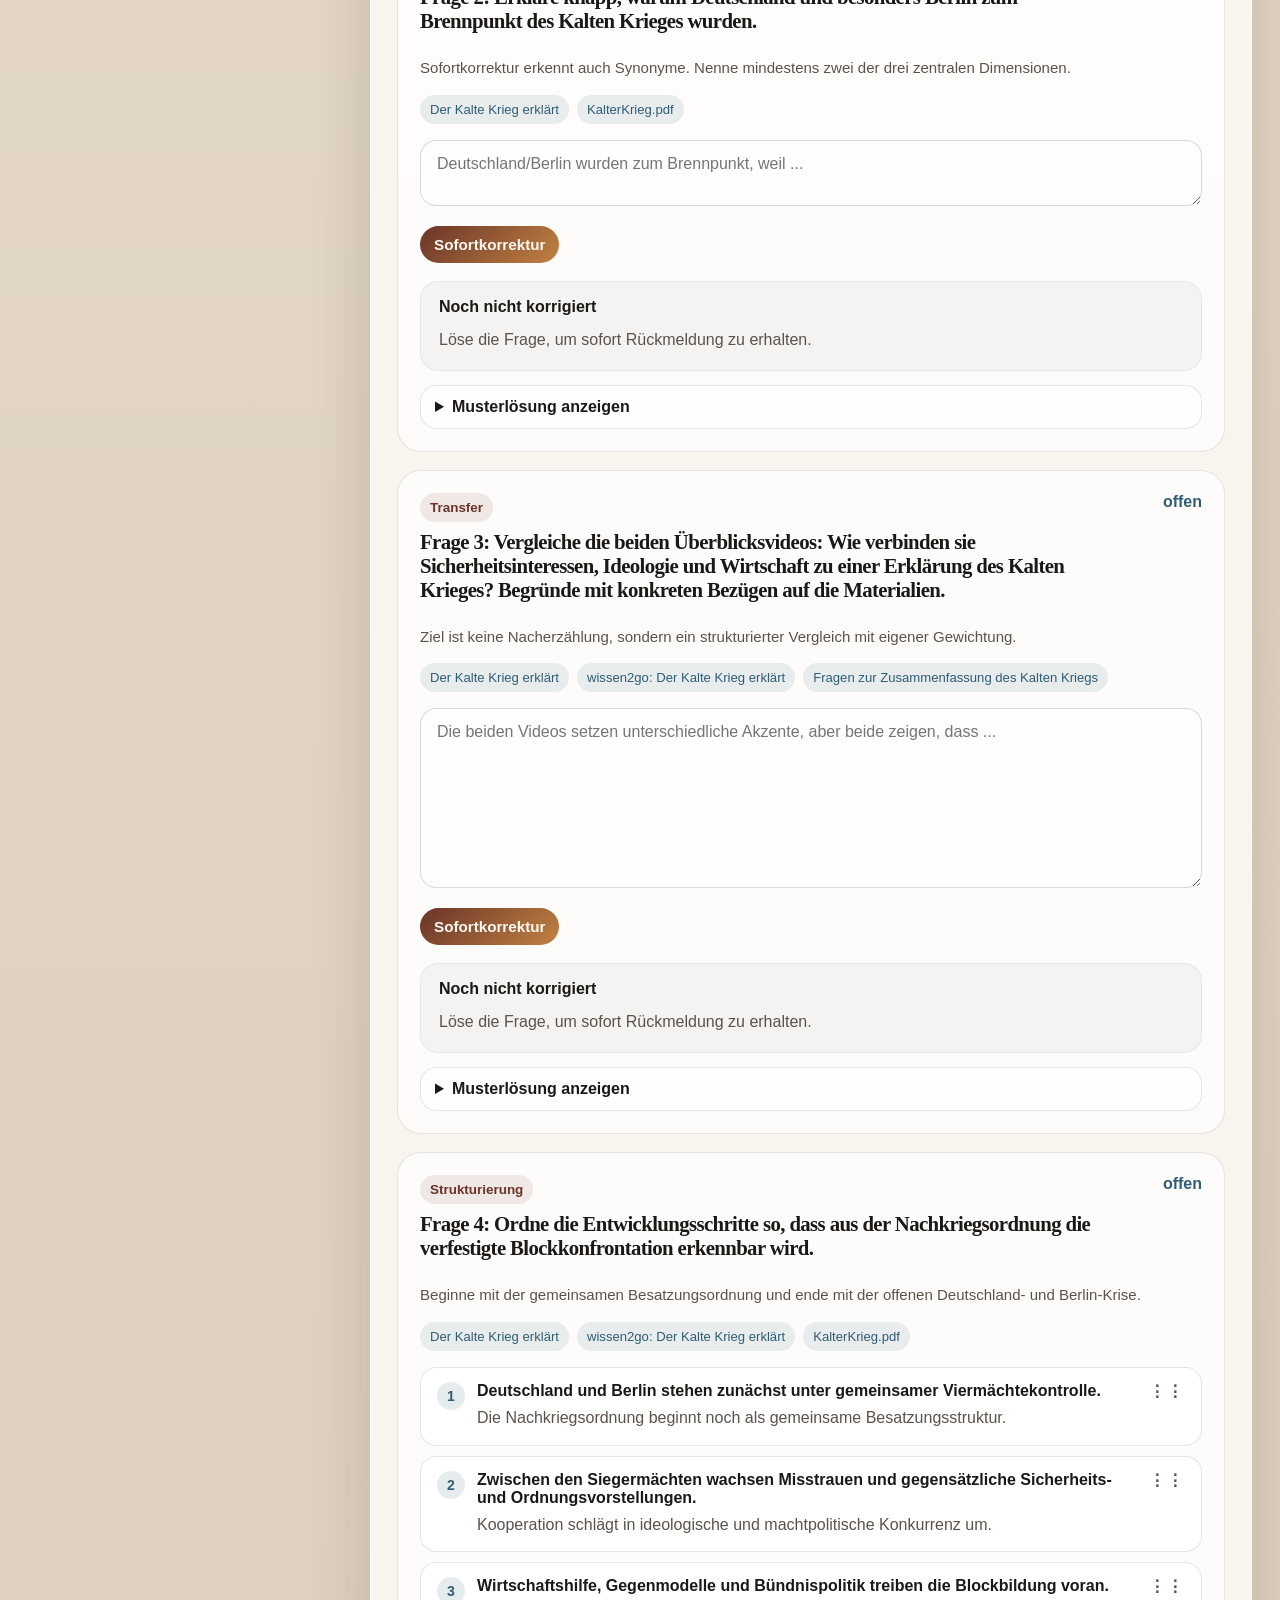
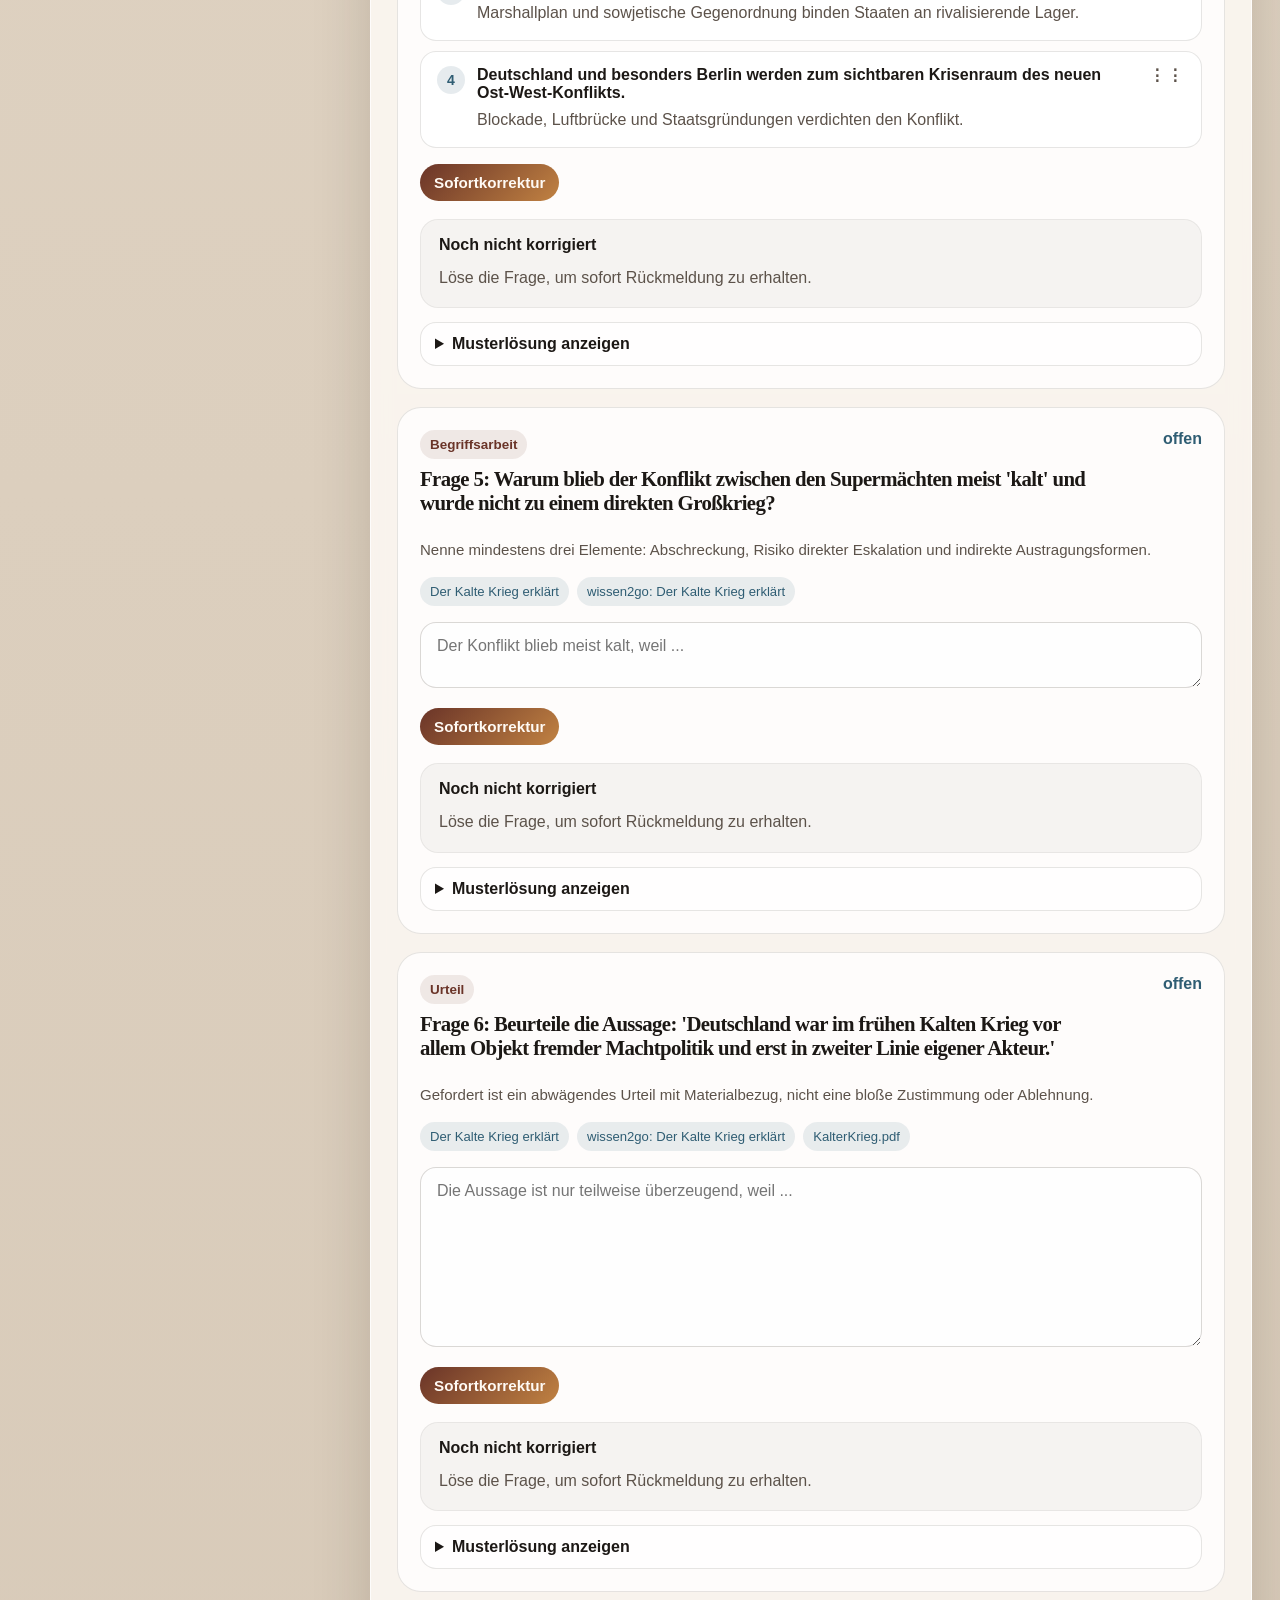
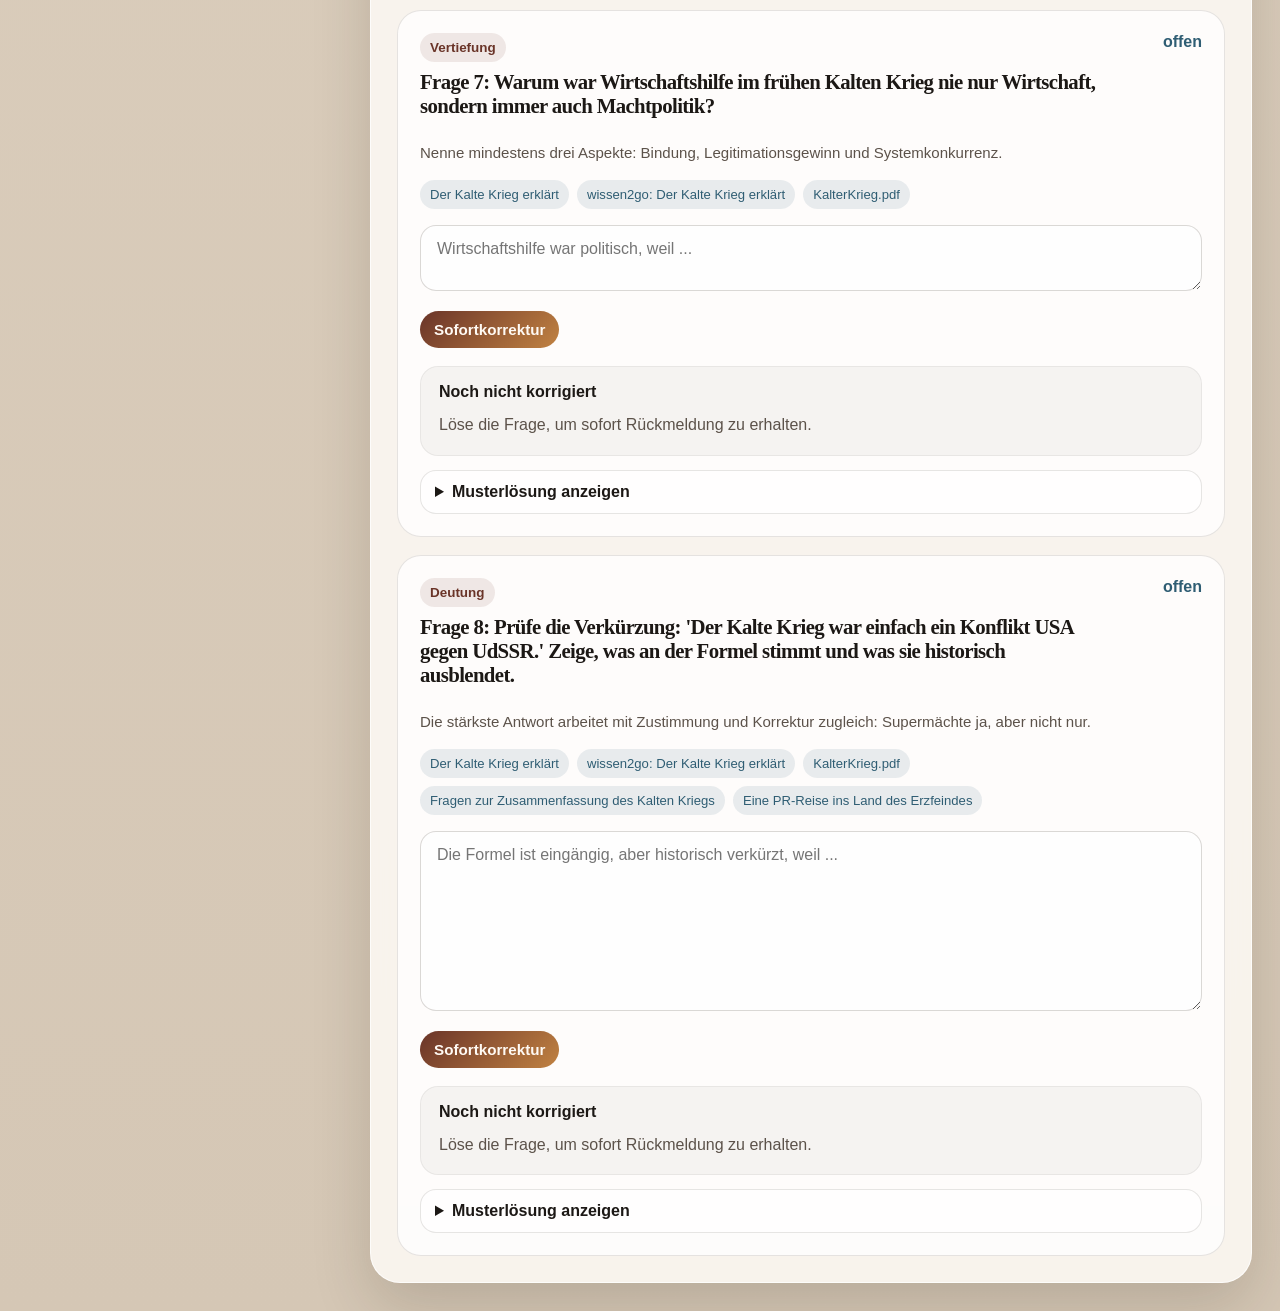
==== commit e20426fe: "Replace DDR everyday image with Trabant photo" ====
--- a/index.html
+++ b/index.html
@@ -24,7 +24,7 @@
     />
     <meta name="twitter:image" content="assets/social-preview.svg" />
     <link rel="icon" type="image/svg+xml" href="assets/favicon.svg" />
-    <link rel="stylesheet" href="styles.css?v=20260407h" />
+    <link rel="stylesheet" href="styles.css?v=20260407j" />
   </head>
   <body>
     <div class="page-shell">
@@ -141,7 +141,7 @@
       </div>
     </div>
 
-    <script src="data.js?v=20260407h"></script>
-    <script src="app.js?v=20260407h"></script>
+    <script src="data.js?v=20260407j"></script>
+    <script src="app.js?v=20260407j"></script>
   </body>
 </html>
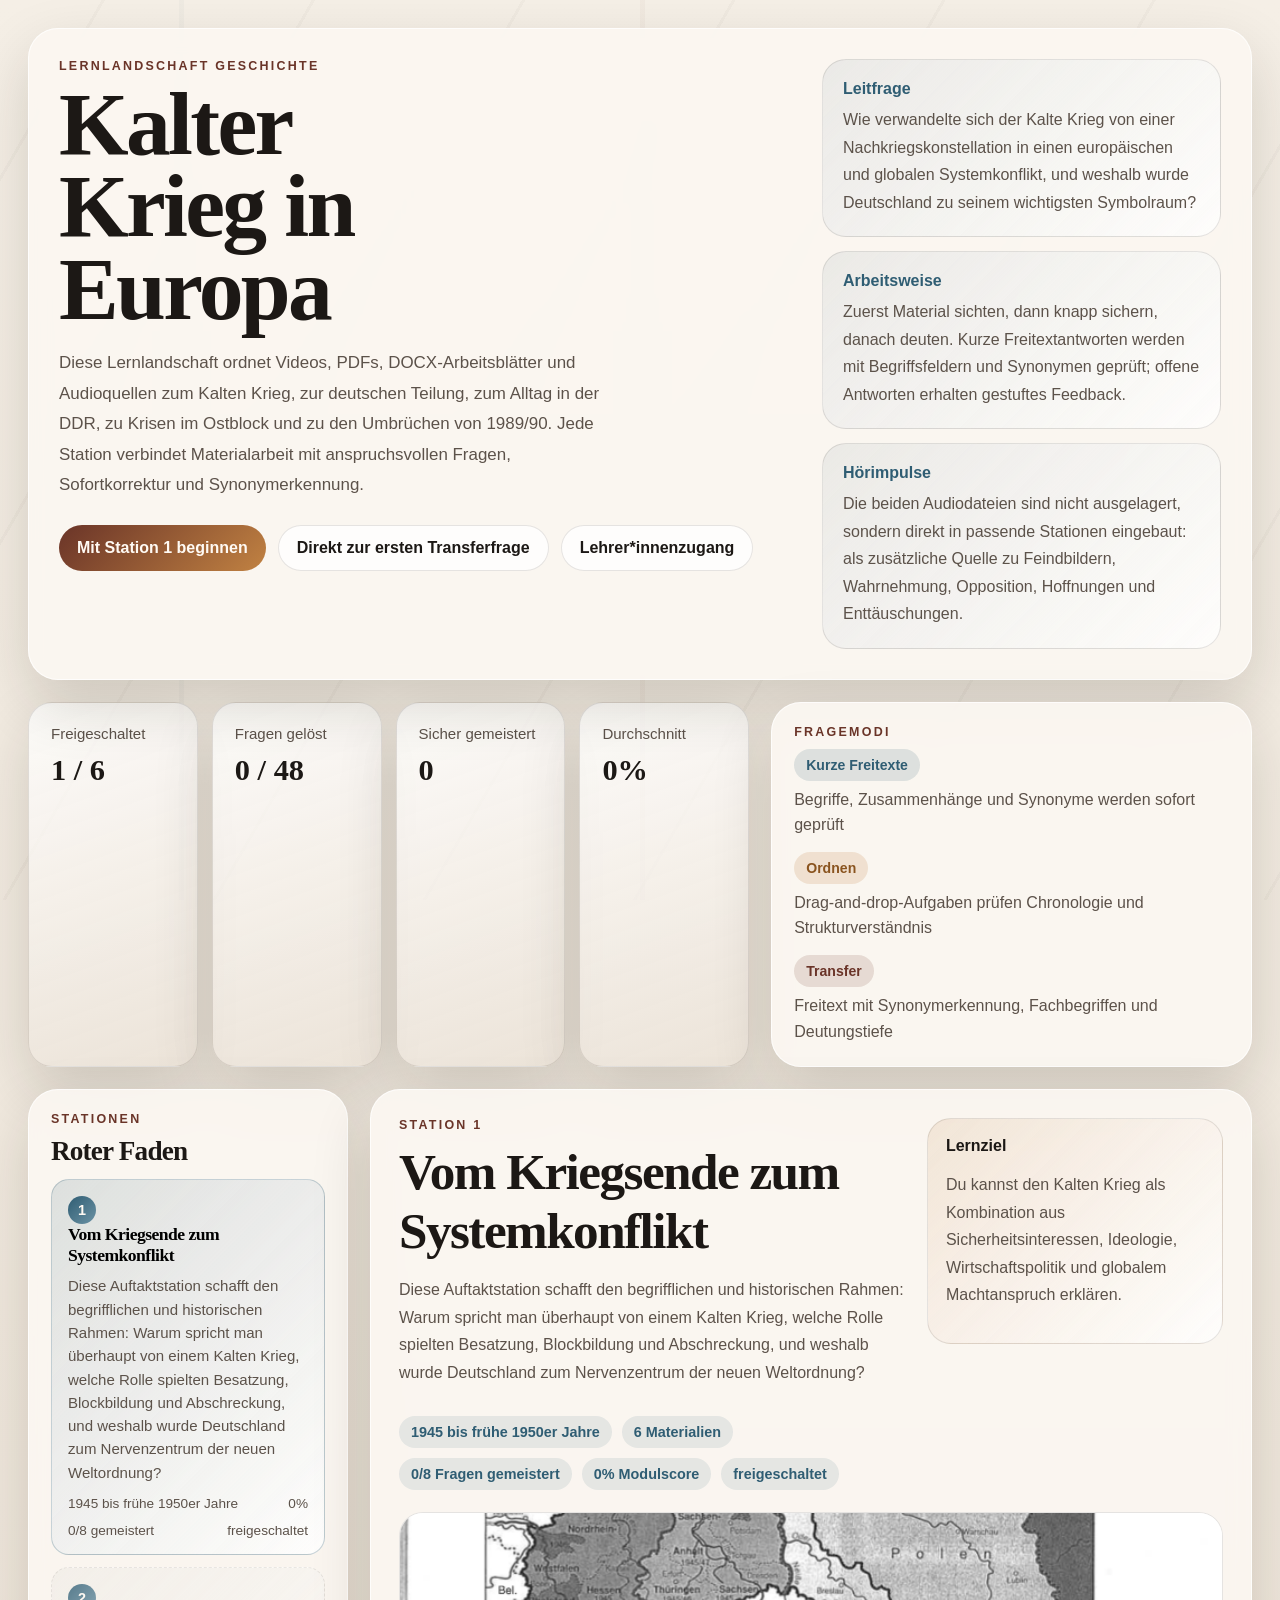
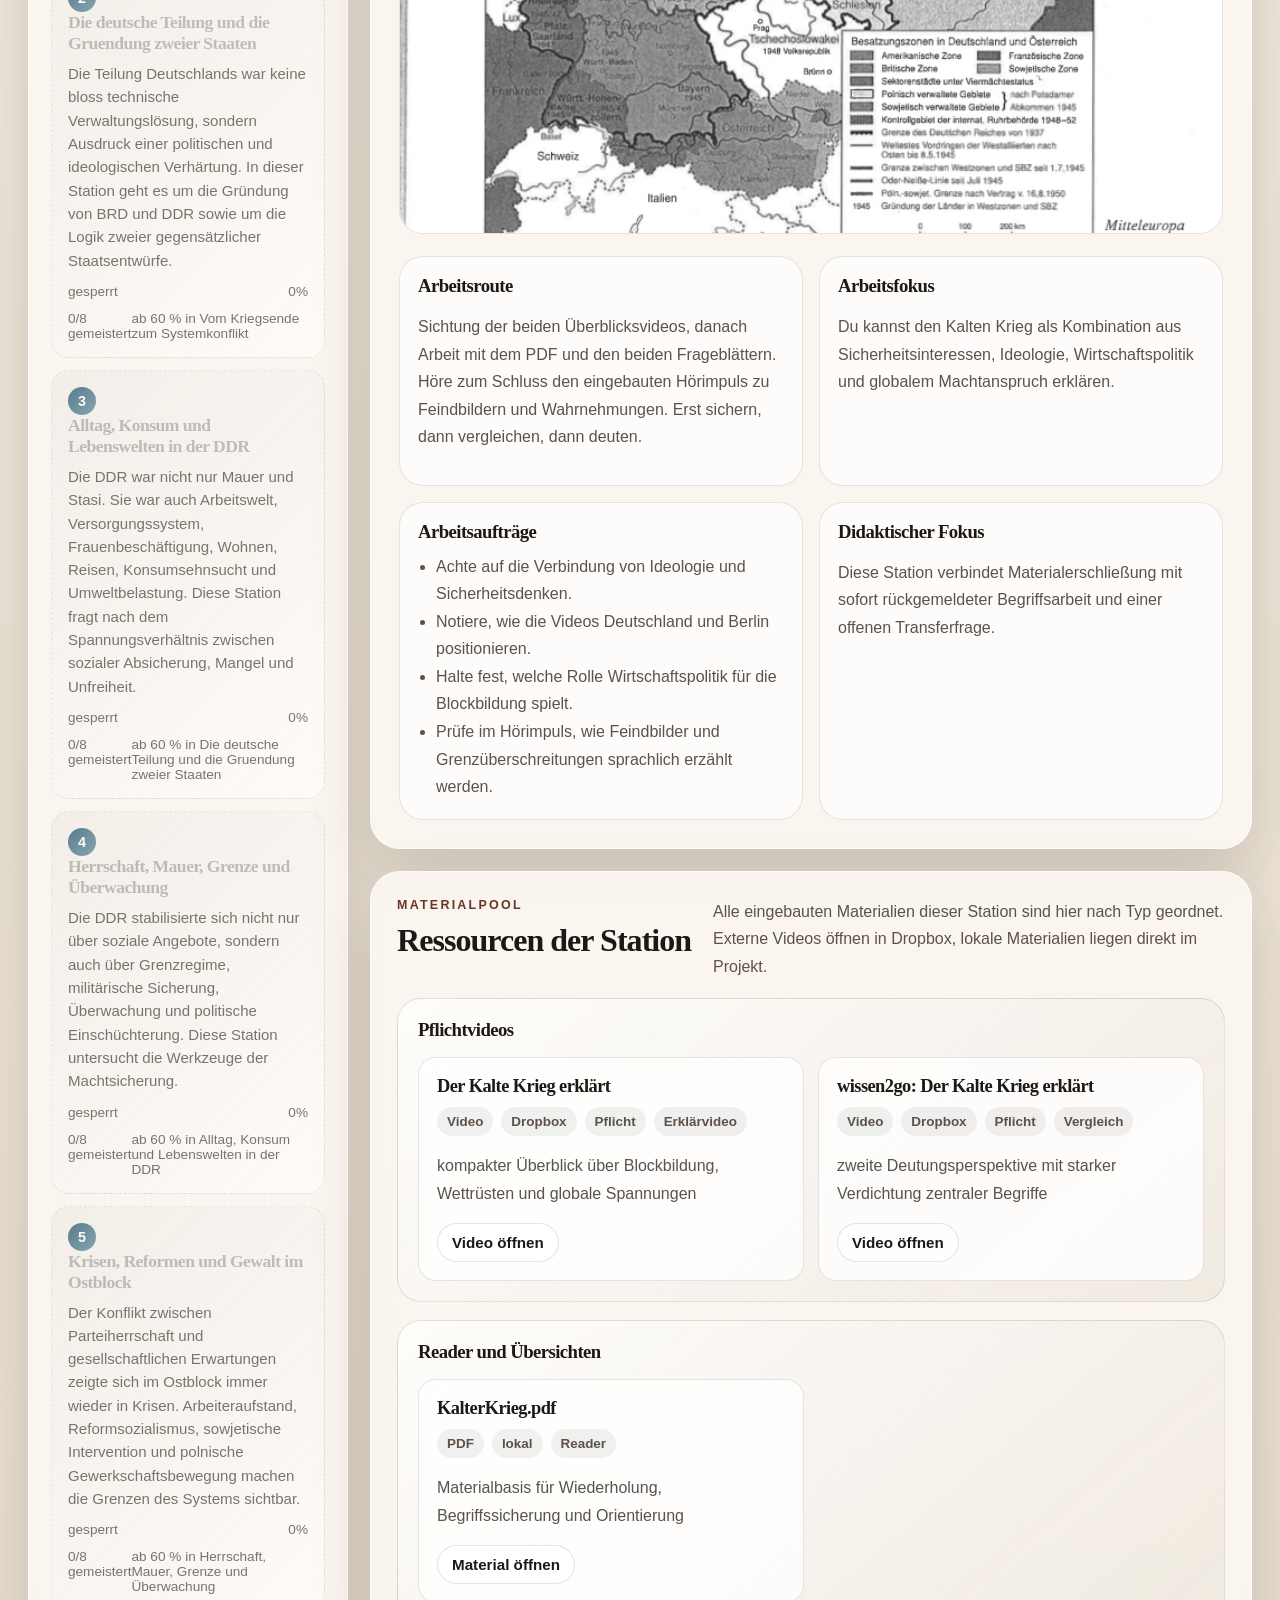
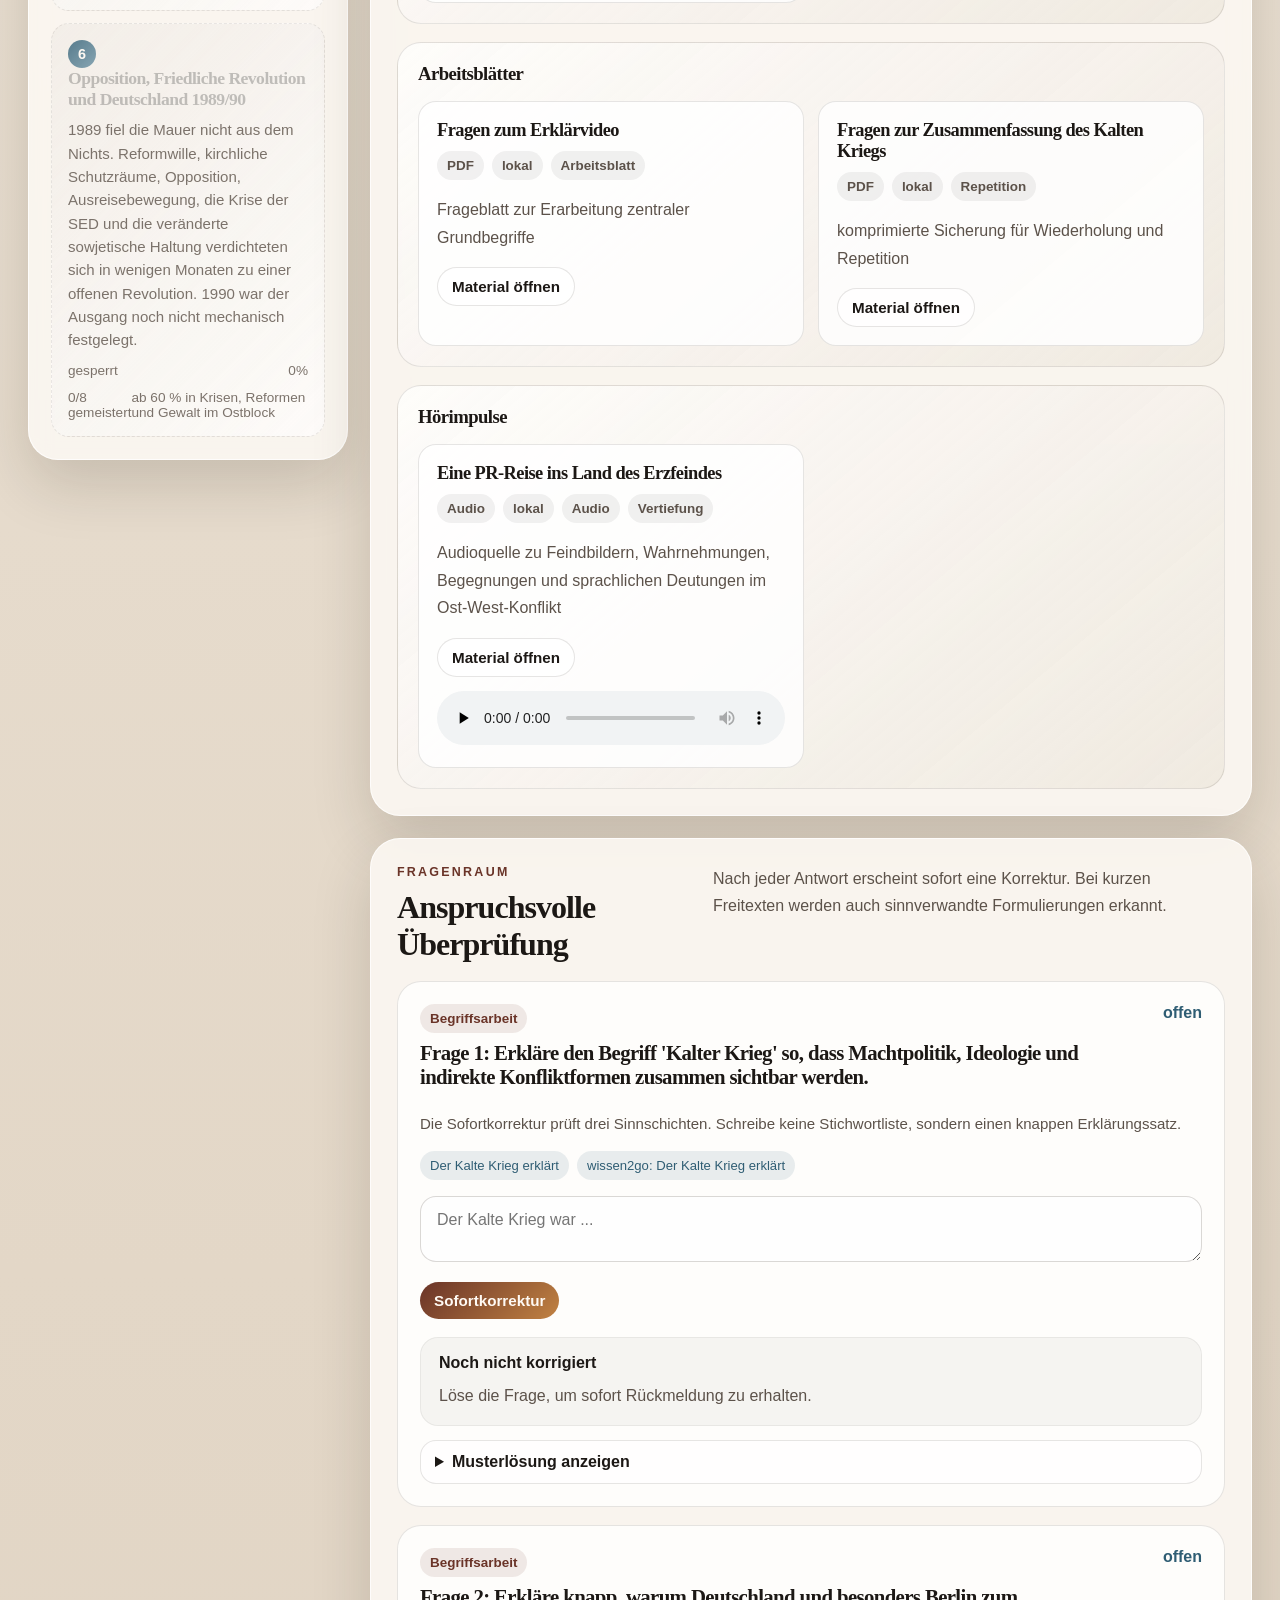
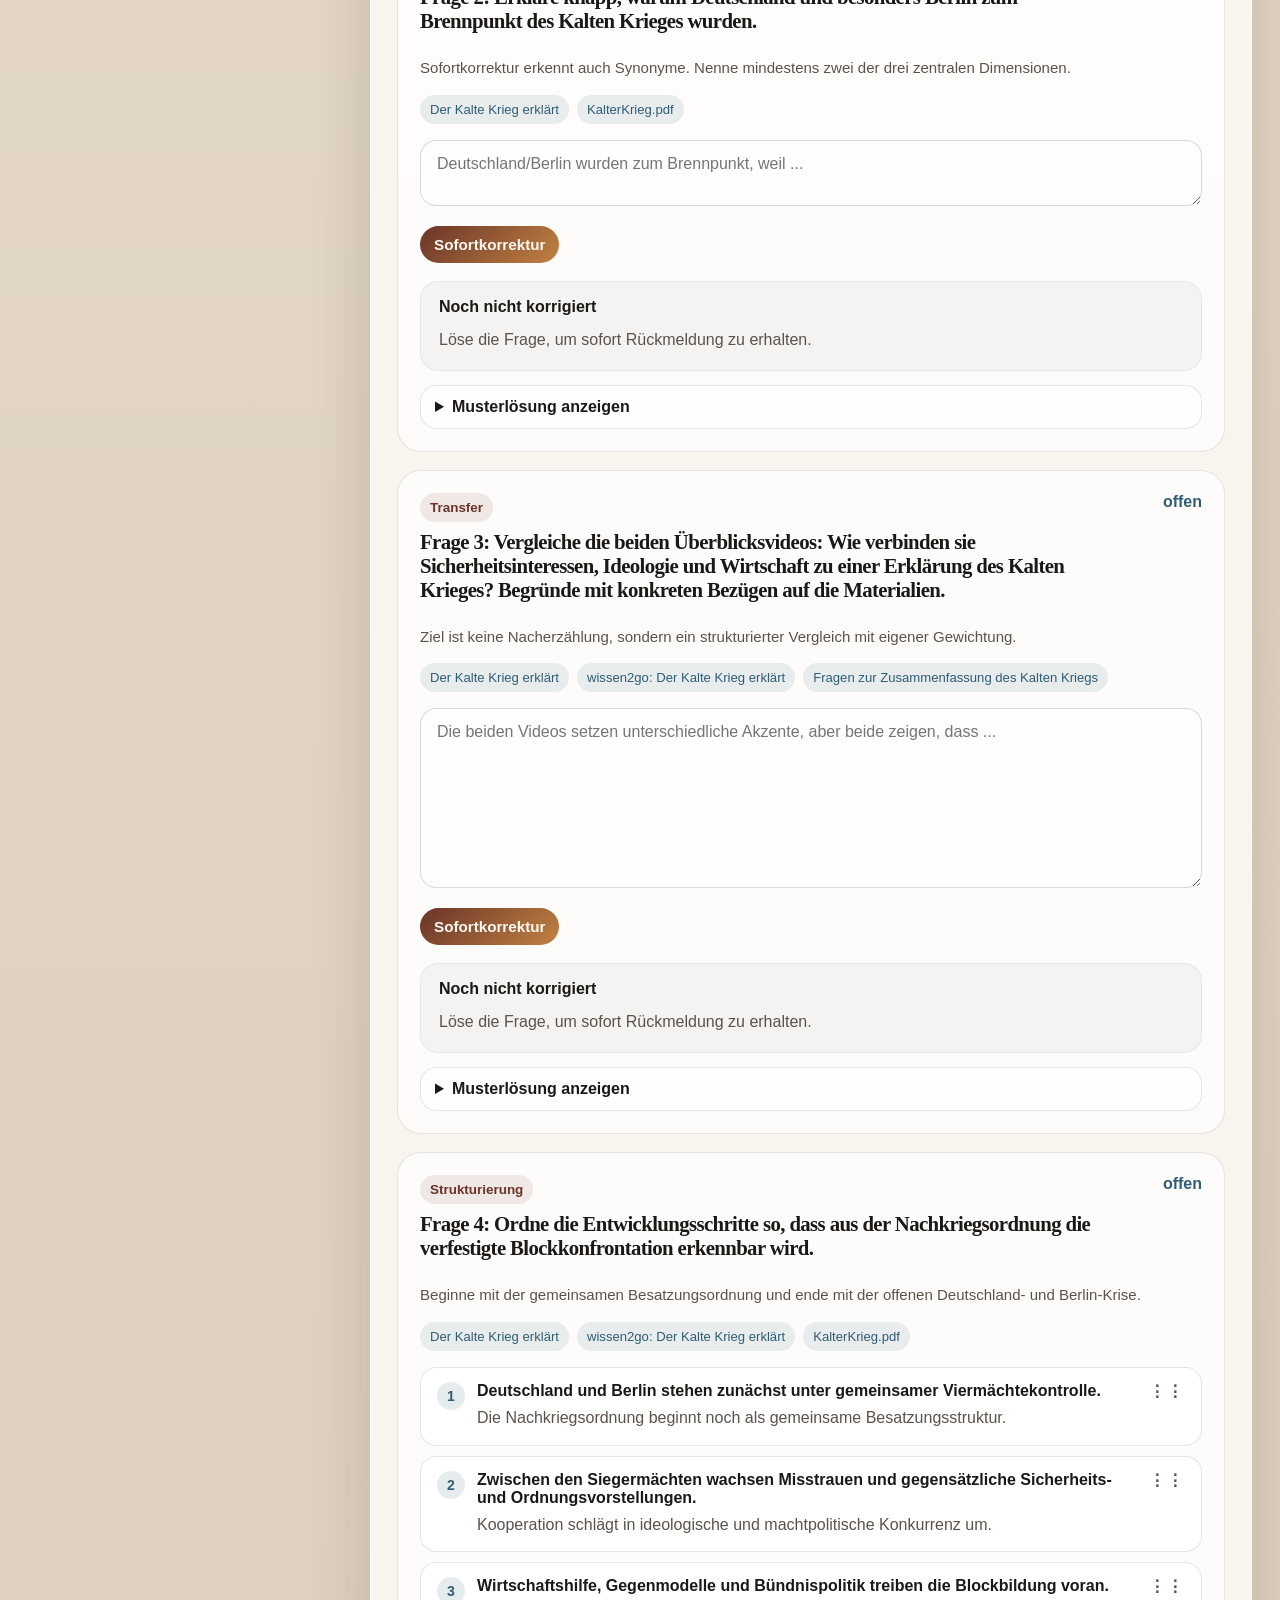
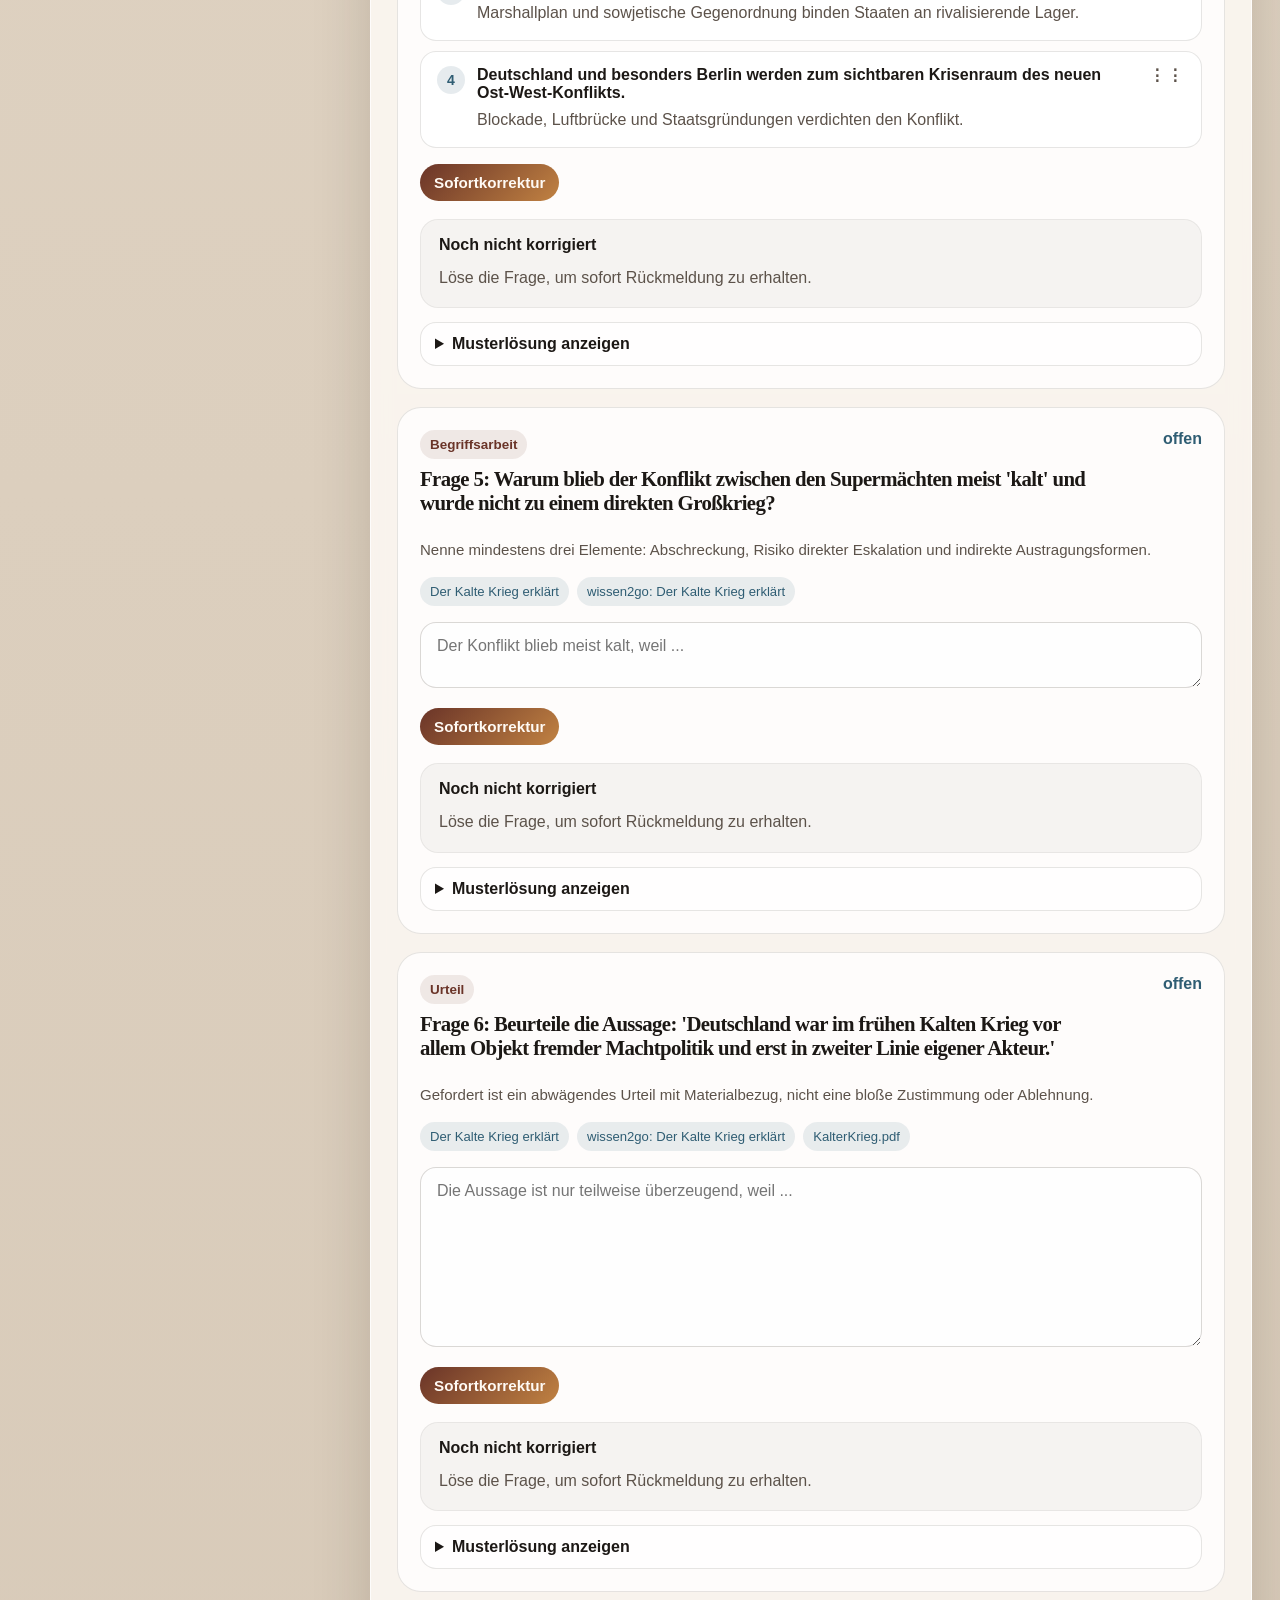
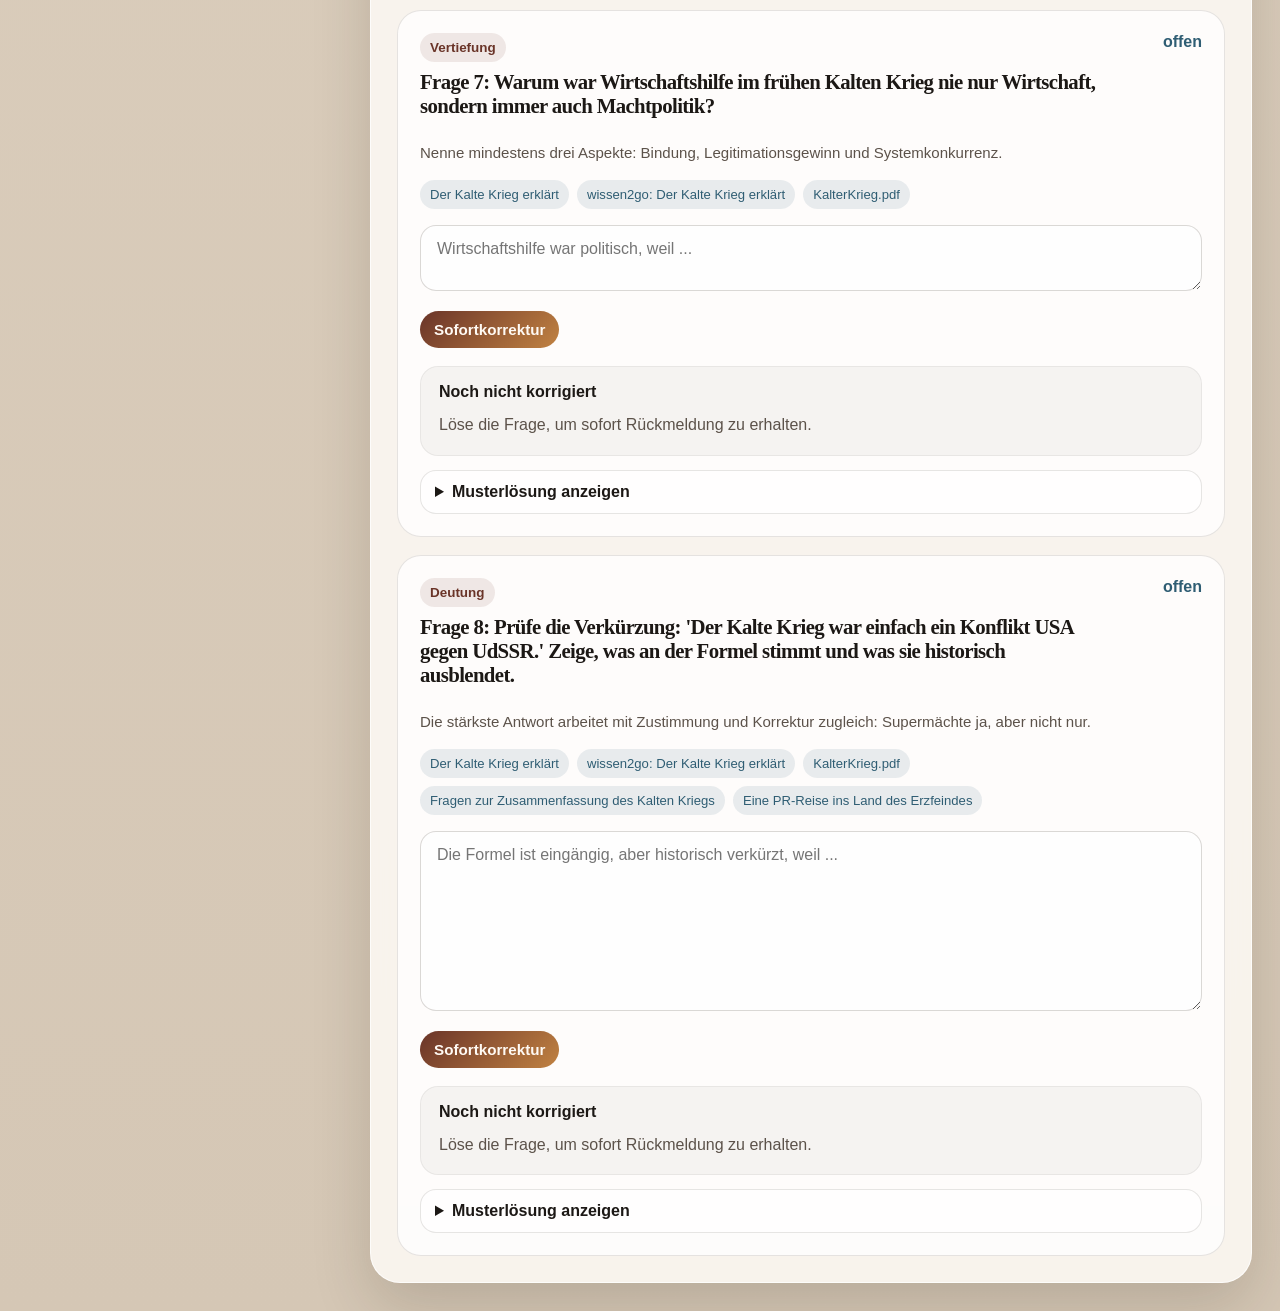
==== commit d0d23ae6: "Show Adenauer beside Ulbricht in statehood module" ====
--- a/index.html
+++ b/index.html
@@ -24,7 +24,7 @@
     />
     <meta name="twitter:image" content="assets/social-preview.svg" />
     <link rel="icon" type="image/svg+xml" href="assets/favicon.svg" />
-    <link rel="stylesheet" href="styles.css?v=20260407j" />
+    <link rel="stylesheet" href="styles.css?v=20260407k" />
   </head>
   <body>
     <div class="page-shell">
@@ -141,7 +141,7 @@
       </div>
     </div>
 
-    <script src="data.js?v=20260407j"></script>
-    <script src="app.js?v=20260407j"></script>
+    <script src="data.js?v=20260407k"></script>
+    <script src="app.js?v=20260407k"></script>
   </body>
 </html>
